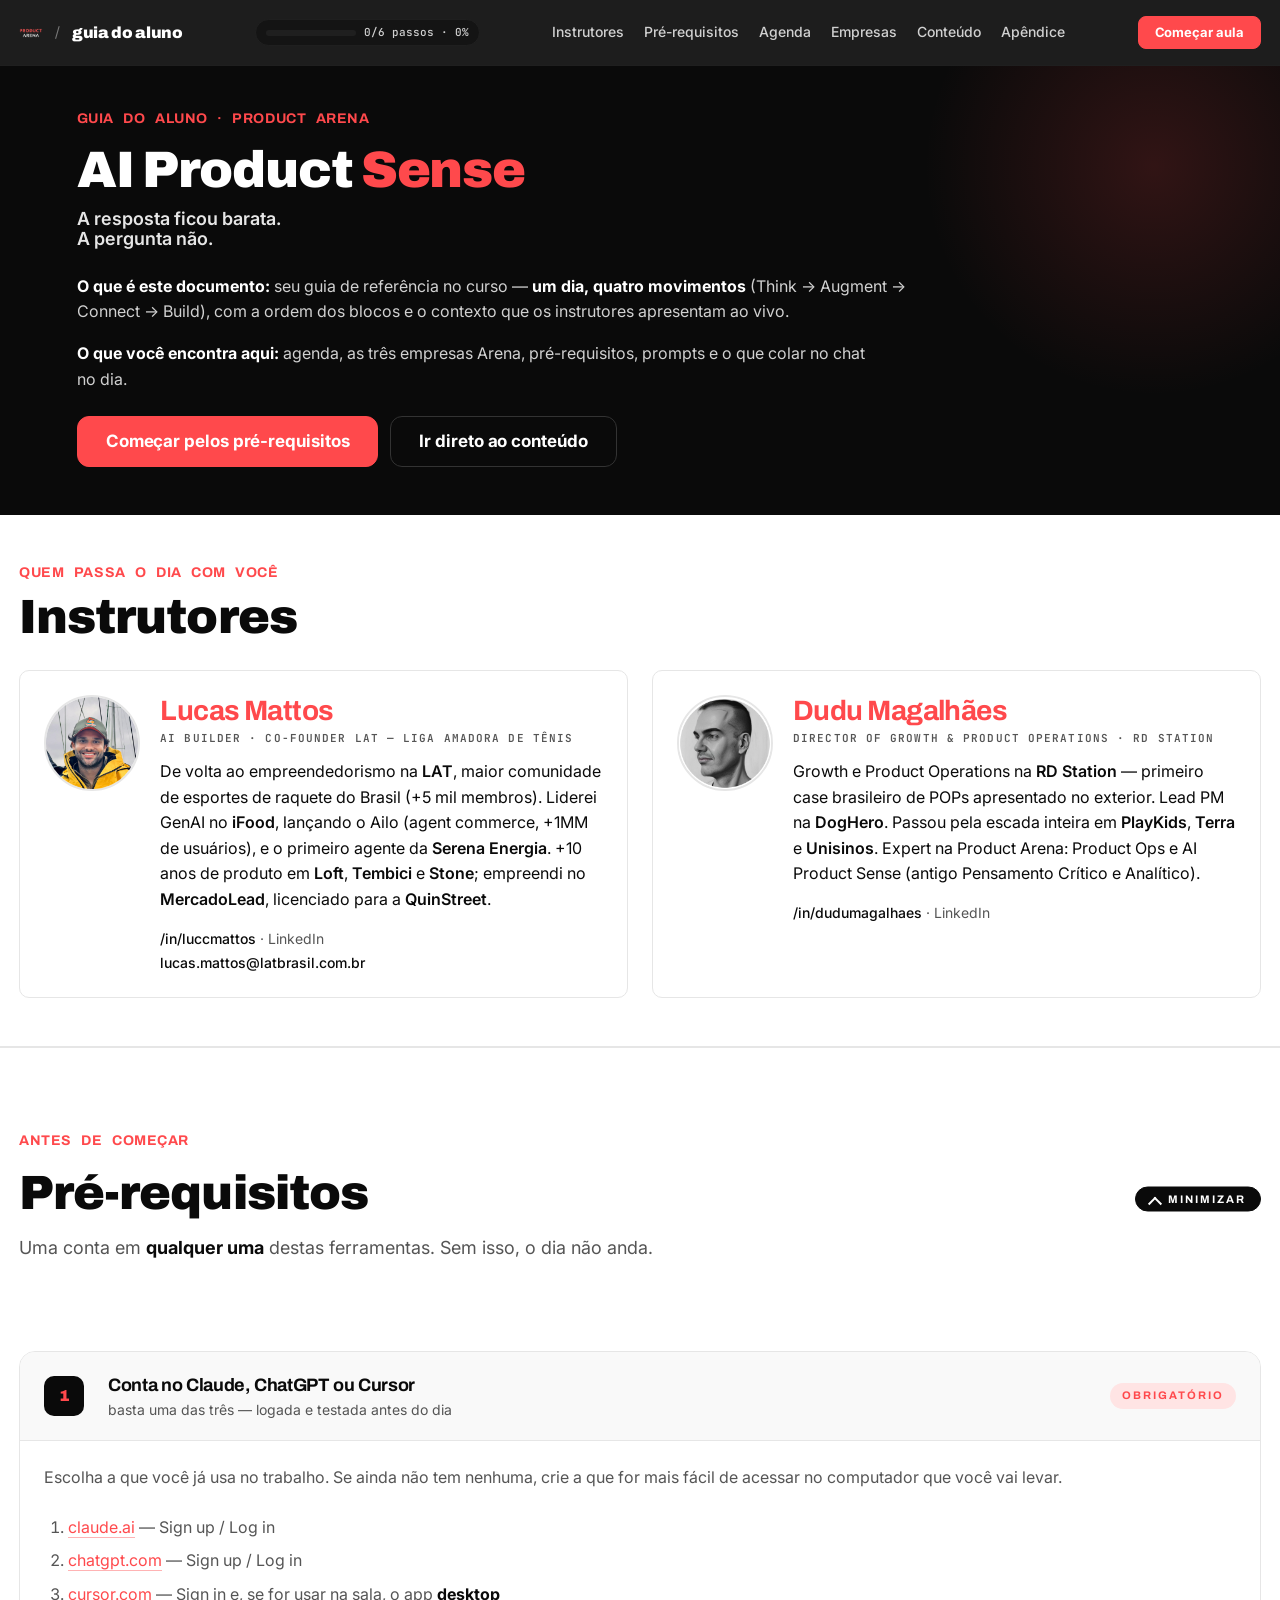
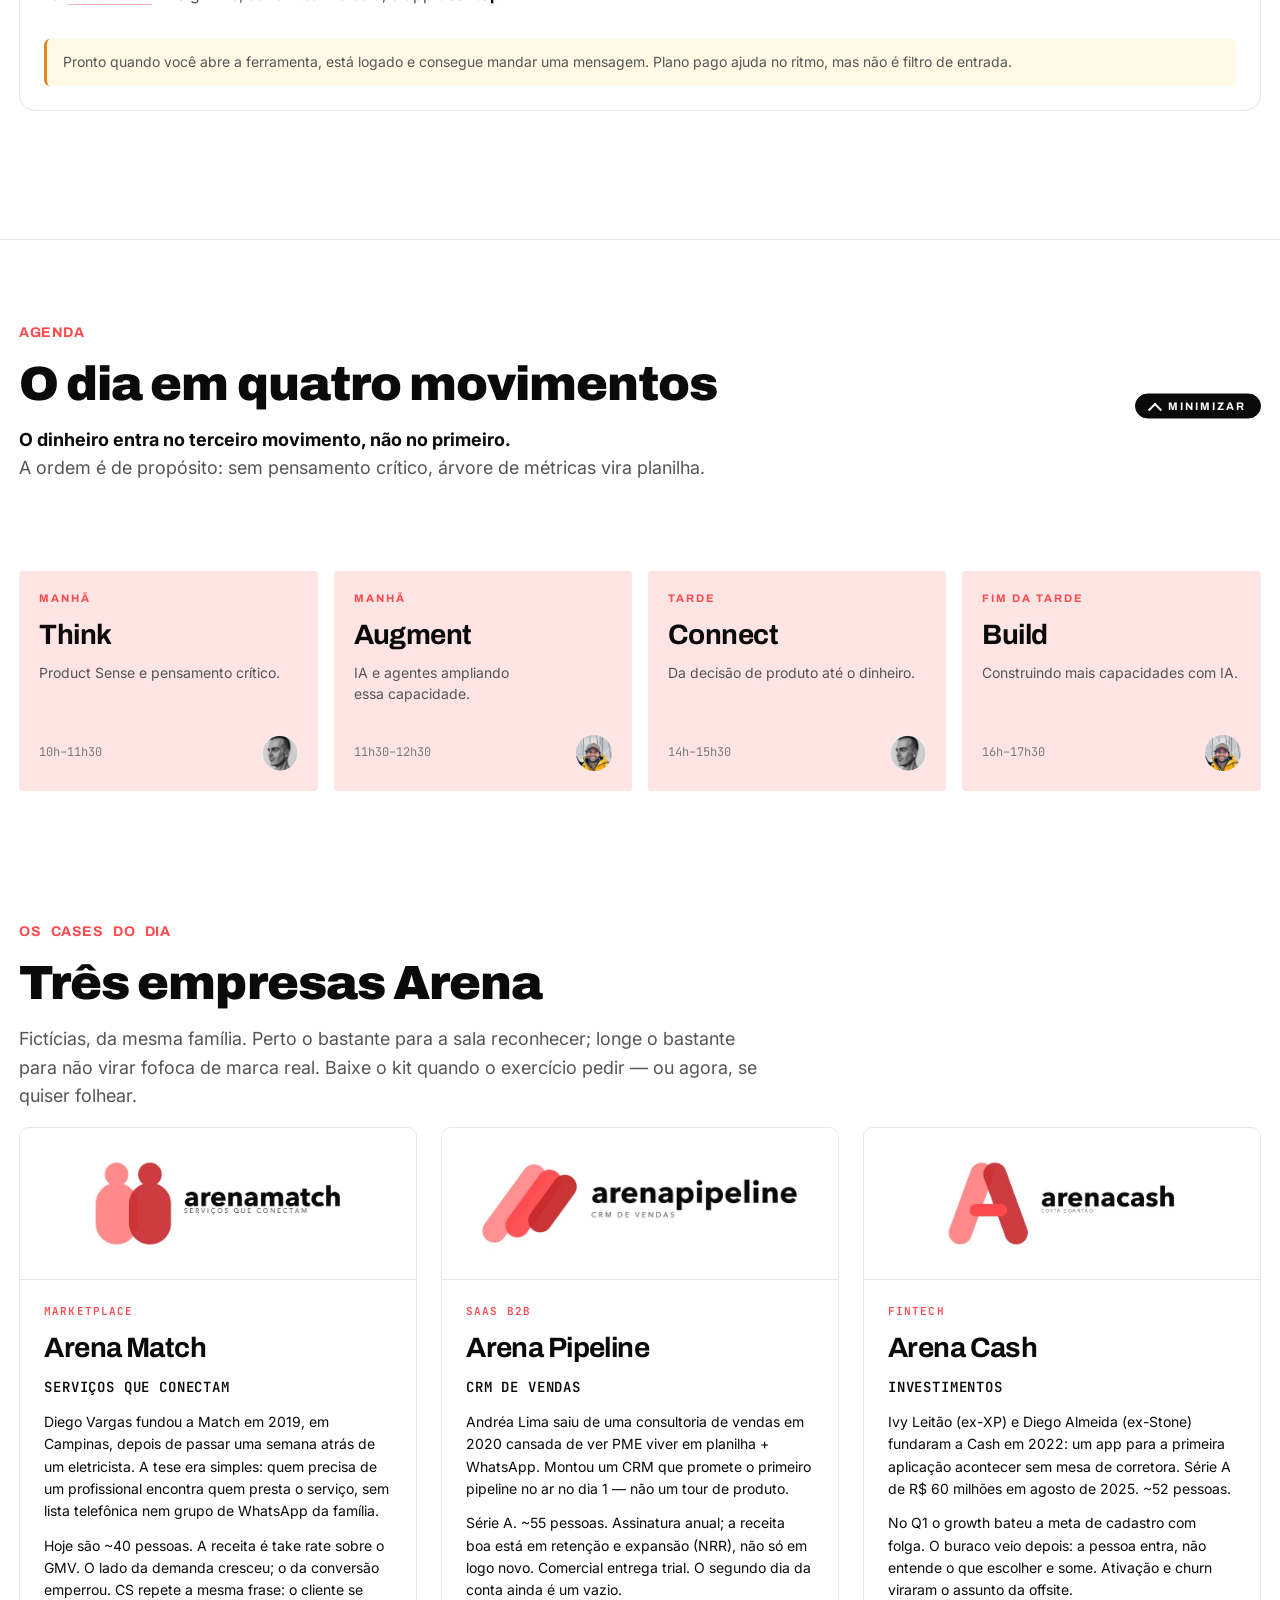
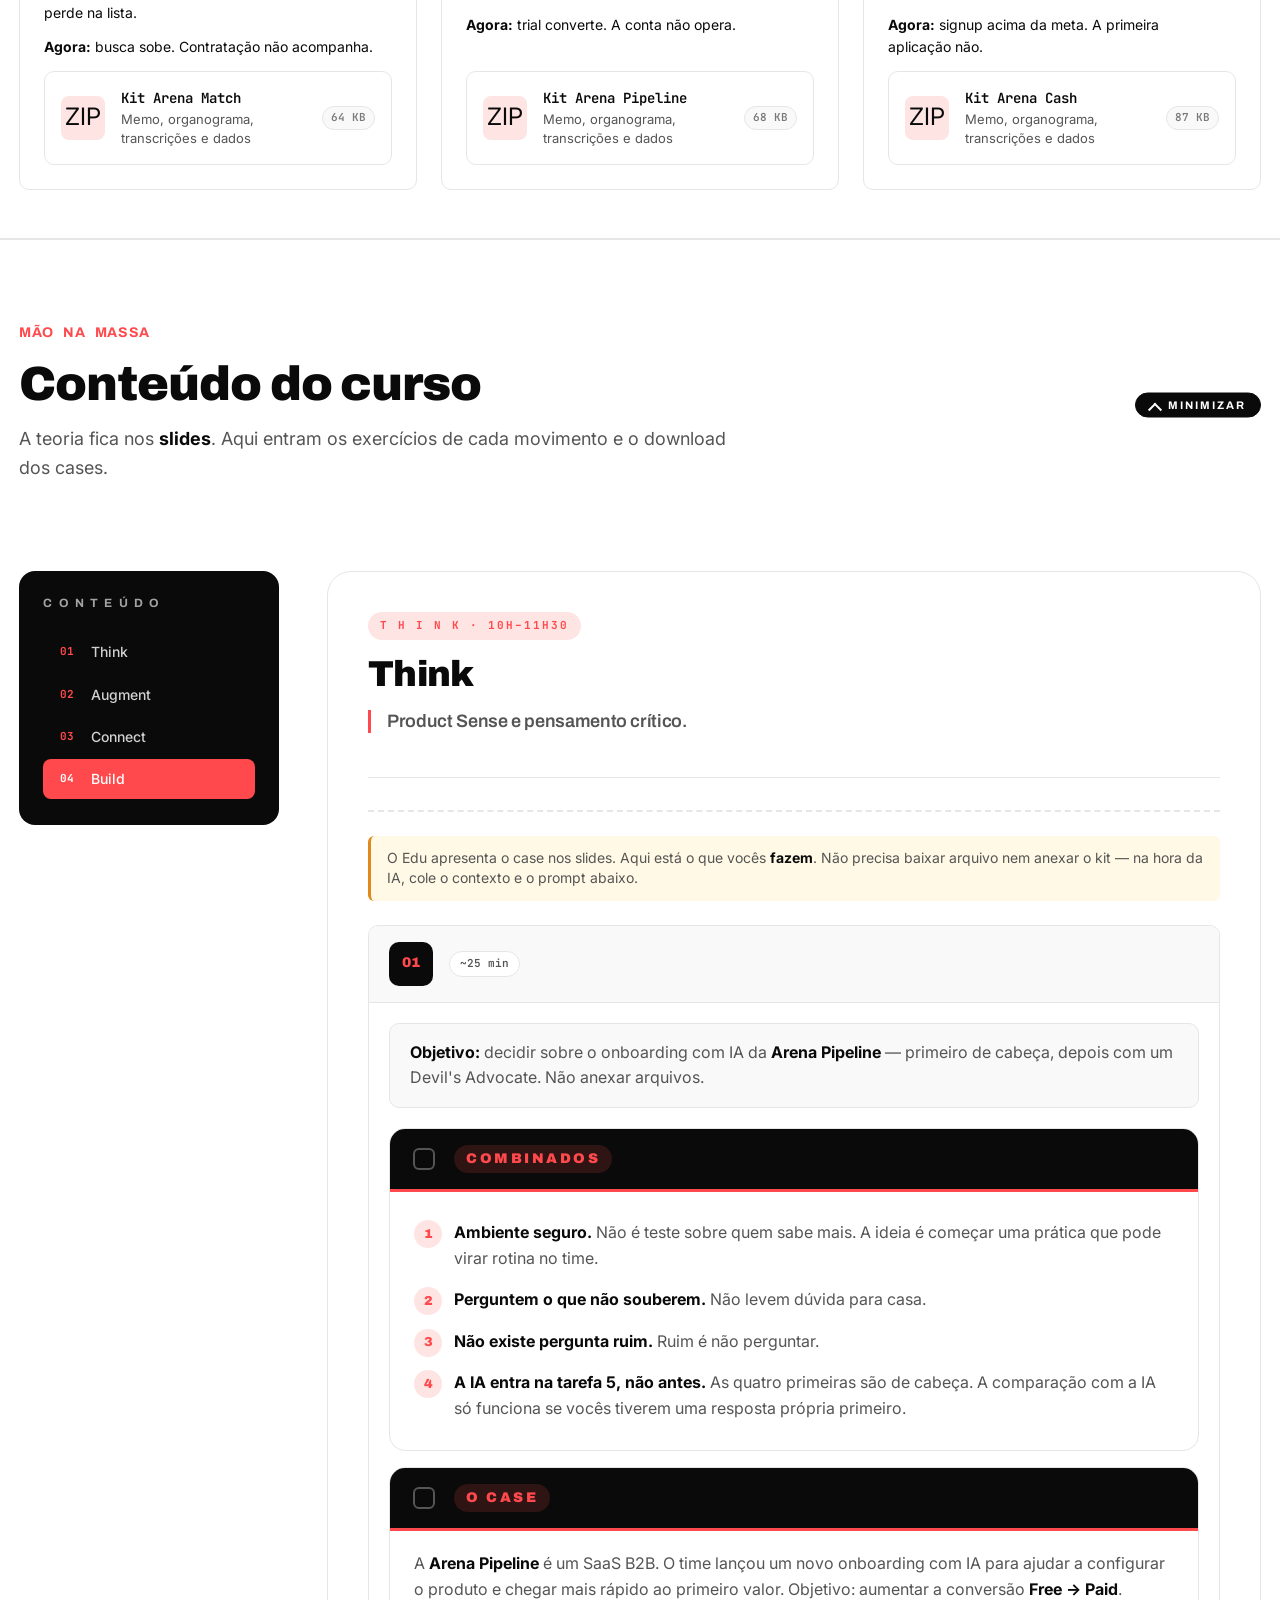
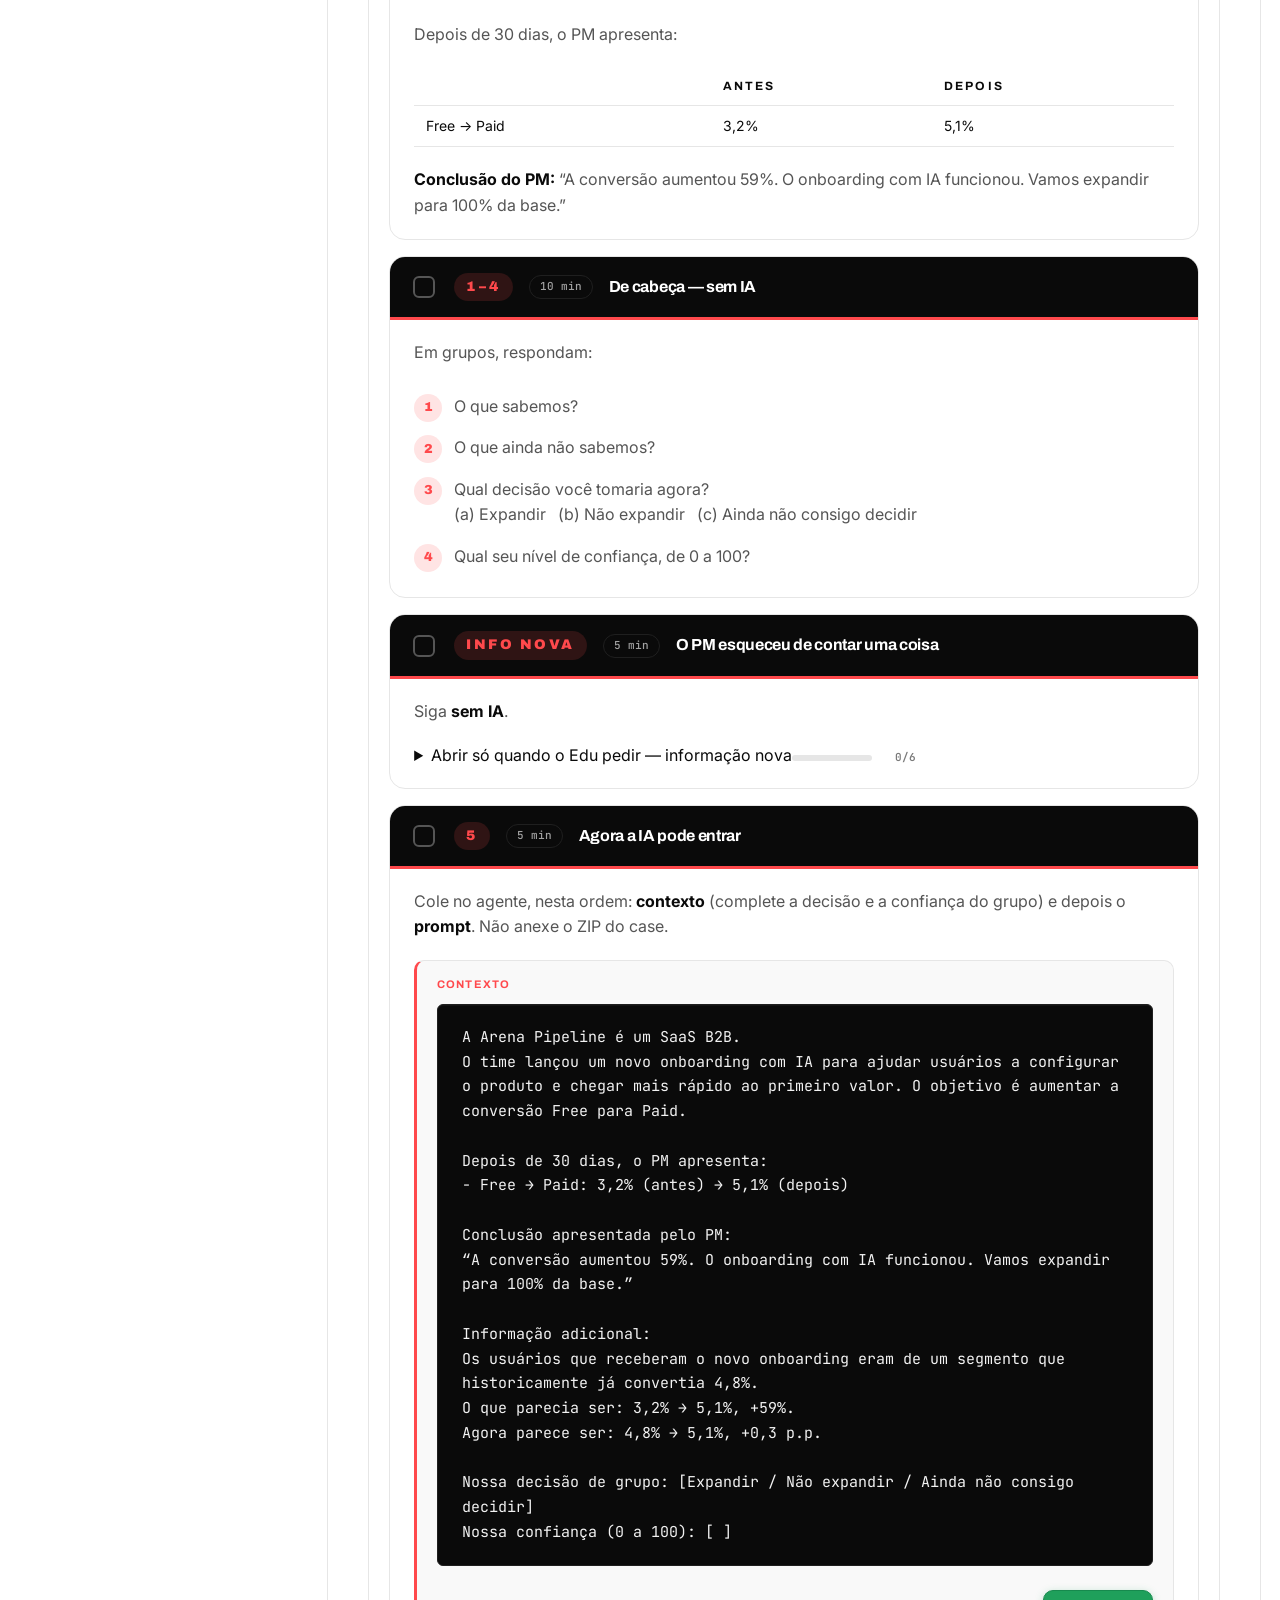
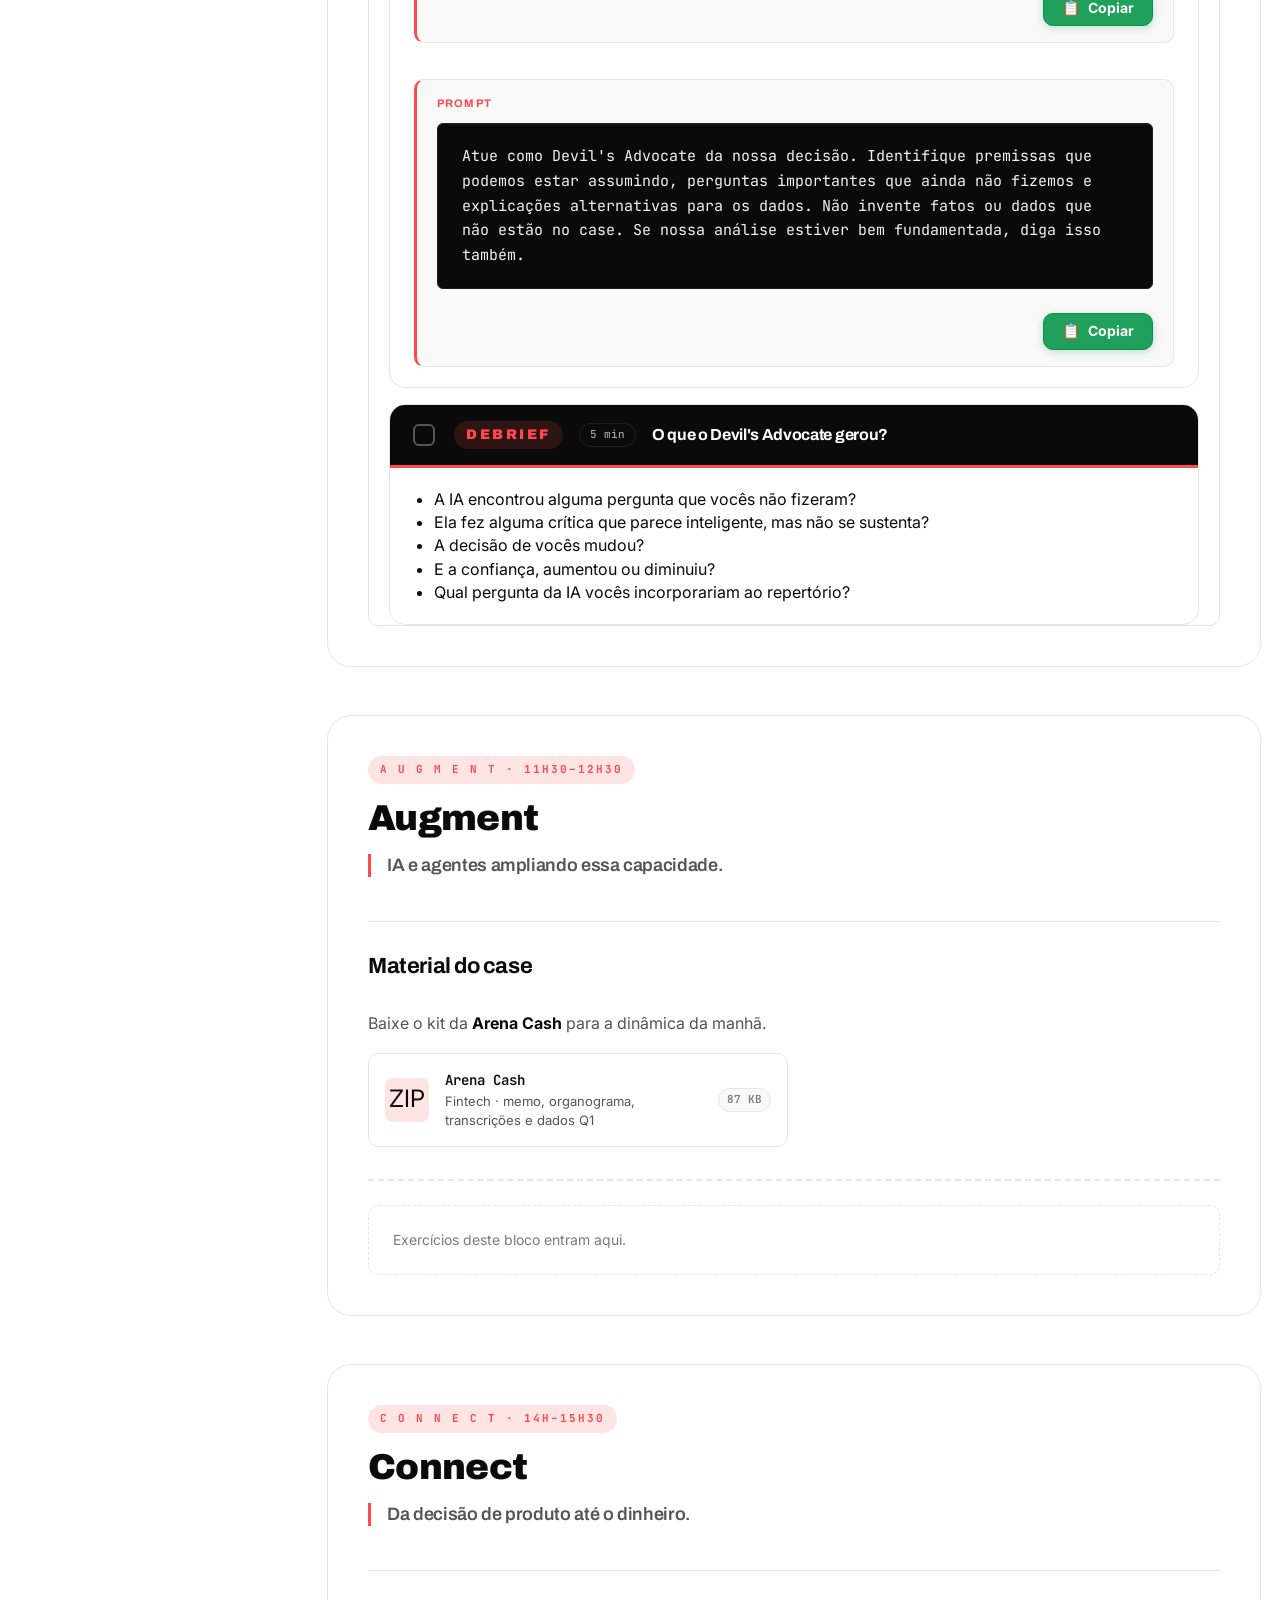
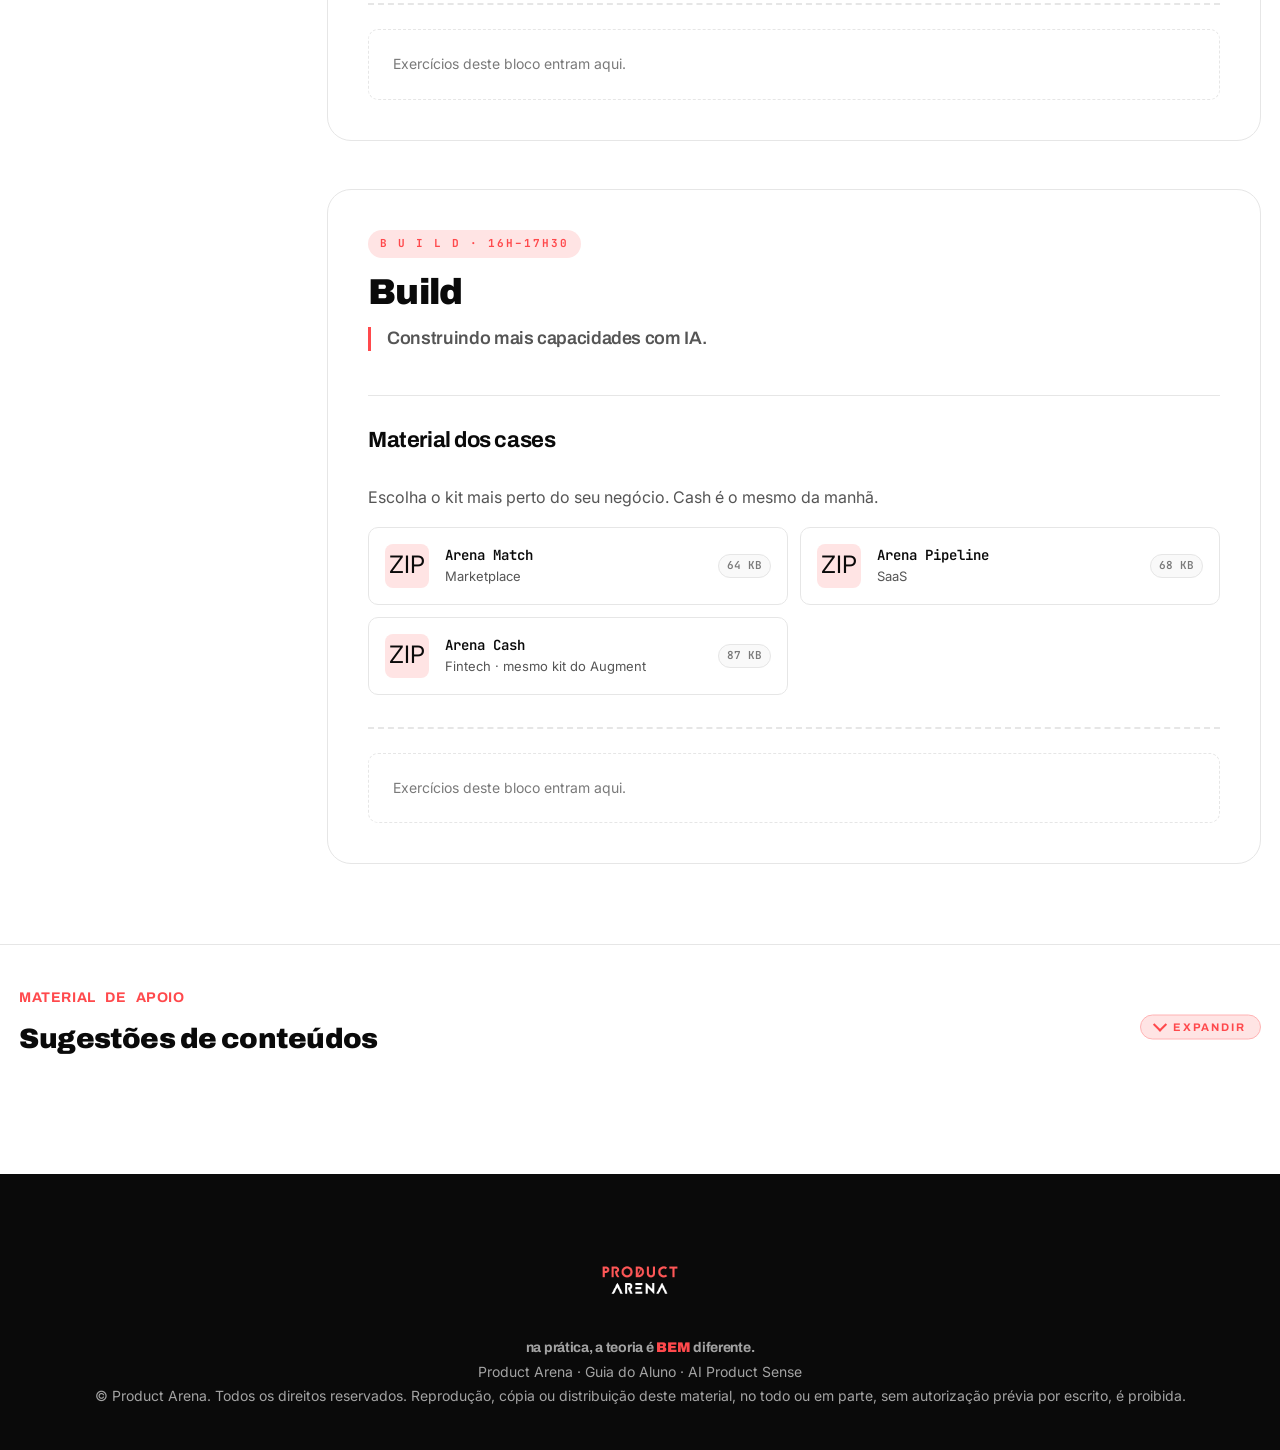
==== index.html @ ad18868f "feat(guia): ship AI Product Sense student guide as a static Vercel site Co-authored-by: Cursor <curs" ====
<!DOCTYPE html>
<html lang="pt-BR">
<head>
<meta charset="utf-8"/>
<meta content="width=device-width, initial-scale=1.0" name="viewport"/>
<title>Guia do Aluno — AI Product Sense | Product Arena</title>
<meta content="Guia do Aluno (AI Product Sense): um dia em quatro movimentos — Think, Augment, Connect, Build." name="description"/>
<link rel="preconnect" href="https://fonts.googleapis.com"/>
<link rel="preconnect" href="https://fonts.gstatic.com" crossorigin/>
<link href="https://fonts.googleapis.com/css2?family=Archivo:wght@400;700;900&amp;family=Inter:wght@400;600;700&amp;family=JetBrains+Mono:wght@400;600&amp;display=swap" rel="stylesheet"/>
<link rel="icon" href="assets/logo-pa.png"/>
<link href="styles.css?v=9" rel="stylesheet"/>
</head>
<body>
<div data-include="partials/topbar.html"></div>
<main id="top">
<div data-include="partials/hero.html"></div>
<div data-include="partials/instructors.html"></div>
<div data-include="partials/pre-requisitos.html"></div>
<div data-include="partials/visao-geral.html"></div>
<div data-include="partials/empresas.html"></div>
<div data-include="partials/conteudo.html"></div>
<div data-include="partials/apendice.html"></div>
</main>
<div data-include="partials/footer.html"></div>
<button aria-label="Voltar ao topo" id="scroll-top" title="Voltar ao topo">↑</button>
<script src="app.js?v=7"></script>
</body>
</html>
---- styles.css ----
/* =========================================================
   Guia do Aluno — Cursor na prática · Edição 3
   Design tokens: Product Arena Design System (Claude para PMs workbook)
   ========================================================= */

/* Fonts: Archivo, Inter, JetBrains Mono — loaded in index.html via Google Fonts */

:root {
  /* Brand core */
  --pa-red: #FF494C;
  --pa-red-hover: #E63B3E;
  --pa-red-press: #C8282B;
  --pa-red-tint: #FFE4E4;
  --pa-red-soft: #FFB3B4;

  --pa-black: #0A0A0A;
  --pa-white: #FFFFFF;

  /* Accents */
  --pa-pink: #FF4D8B;
  --pa-lime: #C6F04A;
  --pa-yellow: #FFD233;

  /* Neutrals */
  --pa-gray-950: #0A0A0A;
  --pa-gray-900: #141414;
  --pa-gray-800: #1F1F1F;
  --pa-gray-700: #333333;
  --pa-gray-600: #555555;
  --pa-gray-500: #7A7A7A;
  --pa-gray-400: #A3A3A3;
  --pa-gray-300: #D1D1D1;
  --pa-gray-200: #E6E6E6;
  --pa-gray-100: #F2F2F2;
  --pa-gray-50:  #F9F9F9;

  /* Semantic */
  --bg: var(--pa-white);
  --bg-muted: var(--pa-gray-50);
  --bg-raised: var(--pa-white);
  --bg-invert: var(--pa-black);
  --fg: var(--pa-black);
  --fg-muted: var(--pa-gray-600);
  --fg-subtle: var(--pa-gray-500);
  --fg-invert: var(--pa-white);
  --border: var(--pa-gray-200);
  --border-strong: var(--pa-gray-300);
  --border-invert: var(--pa-gray-800);

  /* Type */
  --font-display: 'Archivo', 'Helvetica Neue', system-ui, sans-serif;
  --font-sans: 'Inter', system-ui, -apple-system, sans-serif;
  --font-mono: 'JetBrains Mono', 'SF Mono', Menlo, Consolas, monospace;

  --text-xs: 12px; --text-sm: 14px; --text-md: 16px; --text-lg: 18px;
  --text-xl: 22px; --text-2xl: 28px; --text-3xl: 36px;
  --text-4xl: 48px; --text-5xl: 64px; --text-6xl: 80px; --text-7xl: 104px;

  --leading-tight: 1.05;
  --leading-snug: 1.15;
  --leading-normal: 1.45;
  --leading-relaxed: 1.6;

  --tracking-tight: -0.02em;
  --tracking-caps: 0.18em;

  /* Spacing */
  --s-1: 4px; --s-2: 8px; --s-3: 12px; --s-4: 16px; --s-5: 20px;
  --s-6: 24px; --s-8: 32px; --s-10: 40px; --s-12: 48px; --s-16: 64px;
  --s-20: 80px; --s-24: 96px; --s-32: 128px;

  /* Radius */
  --radius-sm: 6px; --radius-md: 10px; --radius-lg: 16px; --radius-xl: 24px;
  --radius-pill: 999px;

  /* Shadow */
  --shadow-sm: 0 1px 2px rgba(10,10,10,.06), 0 1px 0 rgba(10,10,10,.03);
  --shadow-md: 0 4px 12px rgba(10,10,10,.08);
  --shadow-lg: 0 12px 32px rgba(10,10,10,.12);
  --shadow-pop: 0 8px 24px rgba(255,73,76,0.25);

  /* Motion */
  --ease-standard: cubic-bezier(0.2, 0.6, 0.2, 1);
  --dur-fast: 120ms; --dur-med: 220ms;

  --container: 1400px;
  --gutter: clamp(12px, 1.5vw, 24px);
}

/* =========================================================
   Reset
   ========================================================= */
*, *::before, *::after { box-sizing: border-box; }
html { -webkit-text-size-adjust: 100%; scroll-behavior: smooth; scroll-padding-top: 96px; }
body {
  margin: 0;
  background: var(--bg);
  color: var(--fg);
  font-family: var(--font-sans);
  font-size: var(--text-md);
  line-height: var(--leading-normal);
  -webkit-font-smoothing: antialiased;
  text-rendering: optimizeLegibility;
}
img { display: block; max-width: 100%; height: auto; }
button { font-family: inherit; cursor: pointer; border: 0; background: none; }
a { color: var(--pa-red); text-decoration: none; border-bottom: 1px solid transparent; transition: border-color var(--dur-fast) var(--ease-standard); }
a:hover { border-bottom-color: currentColor; }
::selection { background: var(--pa-red); color: var(--pa-white); }
.partial-load-error {
  padding: var(--s-4) var(--gutter);
  background: var(--pa-red-tint);
  color: var(--pa-red-press);
  border-bottom: 1px solid var(--pa-red-soft);
  font-weight: 700;
}

/* =========================================================
   Type
   ========================================================= */
h1, h2, h3, h4 { font-family: var(--font-display); margin: 0 0 var(--s-4); letter-spacing: var(--tracking-tight); text-wrap: balance; }
h1 { font-weight: 900; font-size: clamp(44px, 7vw, var(--text-7xl)); line-height: var(--leading-tight); }
h2 { font-weight: 900; font-size: clamp(28px, 4vw, var(--text-4xl)); line-height: var(--leading-tight); }
h3 { font-weight: 700; font-size: var(--text-2xl); line-height: var(--leading-snug); }
h4 { font-weight: 700; font-size: var(--text-xl); line-height: var(--leading-snug); }
p { margin: 0 0 var(--s-4); text-wrap: pretty; }
code, kbd, pre { font-family: var(--font-mono); font-size: 0.92em; }
code { background: var(--bg-muted); padding: 2px 6px; border-radius: 4px; border: 1px solid var(--border); color: var(--fg); }
pre code {
  background: transparent;
  padding: 0;
  border: 0;
  color: inherit;
  font-size: inherit;
}
strong, b { font-weight: 700; color: var(--fg); }
em { font-style: italic; color: var(--fg-muted); }

/* Product Arena signature typographic treatments */
.pa-eyebrow {
  font-family: var(--font-display);
  font-size: var(--text-sm);
  font-weight: 700;
  letter-spacing: 0.04em;
  word-spacing: 0.42em;
  text-transform: uppercase;
  color: var(--fg-muted);
  display: inline-block;
  margin: 0 0 var(--s-4);
}
.pa-eyebrow--red { color: var(--pa-red); }
.pa-eyebrow--white { color: var(--pa-white); }

.pa-stat {
  font-family: var(--font-display);
  font-weight: 900;
  font-size: clamp(80px, 12vw, 200px);
  line-height: 0.88;
  letter-spacing: -0.04em;
  color: var(--pa-red);
  display: block;
}

.pa-quote {
  font-family: var(--font-display);
  font-weight: 600;
  font-size: clamp(22px, 2.5vw, 32px);
  line-height: 1.2;
  letter-spacing: var(--tracking-tight);
  text-wrap: balance;
}

.shout { font-weight: 900; text-transform: uppercase; }

/* =========================================================
   Layout helpers
   ========================================================= */
.container { max-width: var(--container); margin: 0 auto; padding: 0 var(--gutter); }
.section { padding: var(--s-20) 0; border-top: 1px solid var(--border); }
.section--dark { background: var(--pa-black); color: var(--pa-white); border-top: 0; }
.section--dark h1, .section--dark h2, .section--dark h3, .section--dark h4 { color: var(--pa-white); }
.section--dark .pa-eyebrow { color: var(--pa-gray-400); }
.section--dark p { color: var(--pa-gray-300); }
.section--dark strong { color: var(--pa-white); }
.section--dark a { color: var(--pa-red); }
.section--dark code { background: var(--pa-gray-900); border-color: var(--pa-gray-800); color: var(--pa-white); }
.section-head { margin-bottom: var(--s-12); max-width: 760px; }
.section-head p { font-size: var(--text-lg); line-height: var(--leading-relaxed); color: var(--fg-muted); }

/* =========================================================
   Topbar
   ========================================================= */
.topbar {
  position: sticky;
  top: 0;
  z-index: 100;
  background: rgba(10,10,10,0.92);
  backdrop-filter: saturate(180%) blur(14px);
  -webkit-backdrop-filter: saturate(180%) blur(14px);
  border-bottom: 1px solid var(--pa-gray-800);
  color: var(--pa-white);
}
.topbar-inner {
  max-width: var(--container);
  margin: 0 auto;
  padding: var(--s-4) var(--gutter);
  display: flex;
  align-items: center;
  justify-content: space-between;
  gap: var(--s-6);
}
.brand {
  display: inline-flex;
  align-items: center;
  gap: var(--s-3);
  font-family: var(--font-display);
  font-weight: 900;
  font-size: var(--text-md);
  color: var(--pa-white);
  border: 0;
  letter-spacing: var(--tracking-tight);
  white-space: nowrap;
  flex-shrink: 0;
}
.brand img { height: 24px; width: auto; }
.brand-sep { color: var(--pa-gray-500); font-weight: 400; }
.brand-word-long { white-space: nowrap; }
.top-nav { display: flex; gap: var(--s-5); flex-shrink: 0; }
.top-nav a {
  font-size: var(--text-sm);
  font-weight: 500;
  color: var(--pa-gray-300);
  border: 0;
  padding: 6px 0;
  position: relative;
  transition: color var(--dur-fast) var(--ease-standard);
  white-space: nowrap;
}
.top-nav a:hover { color: var(--pa-white); }
.top-nav a::after {
  content: "";
  position: absolute; left: 0; right: 0; bottom: -2px;
  height: 2px; background: var(--pa-red);
  transform: scaleX(0); transform-origin: left;
  transition: transform var(--dur-med) var(--ease-standard);
}
.top-nav a:hover::after { transform: scaleX(1); }

/* Buttons */
.btn {
  display: inline-flex; align-items: center; justify-content: center;
  gap: var(--s-2);
  font-family: var(--font-sans);
  font-weight: 700;
  font-size: 15px;
  letter-spacing: -0.005em;
  padding: 12px 22px;
  border-radius: var(--radius-md);
  border: 1.5px solid transparent;
  transition: all 180ms var(--ease-standard);
  line-height: 1;
  white-space: nowrap;
  text-decoration: none;
}
.btn--primary { background: var(--pa-red); color: var(--pa-white); border-color: var(--pa-red); }
.btn--primary:hover { background: var(--pa-red-hover); border-color: var(--pa-red-hover); box-shadow: var(--shadow-pop); border-bottom: 1.5px solid var(--pa-red-hover); }
.btn--primary:active { background: var(--pa-red-press); transform: translateY(1px); }
.btn--ghost { background: transparent; color: var(--pa-white); border-color: var(--pa-gray-700); }
.btn--ghost:hover { background: var(--pa-white); color: var(--pa-black); border-color: var(--pa-white); border-bottom: 1.5px solid var(--pa-white); }
.btn--ghost-light { background: transparent; color: var(--pa-black); border-color: var(--pa-black); }
.btn--ghost-light:hover { background: var(--pa-black); color: var(--pa-white); border-bottom: 1.5px solid var(--pa-black); }
.btn--lg { padding: 16px 28px; font-size: 17px; border-radius: 12px; }
.btn--sm { padding: 9px 16px; font-size: 13px; border-radius: 8px; }

/* =========================================================
   Hero
   ========================================================= */
.hero {
  background: var(--pa-black);
  color: var(--pa-white);
  padding: var(--s-10) 0 var(--s-12);
  position: relative;
  overflow: hidden;
}
.hero::before {
  content: "";
  position: absolute; top: -40%; right: -12%;
  width: 560px; height: 560px;
  background: radial-gradient(circle, rgba(255,73,76,0.16), transparent 58%);
  border-radius: 50%;
  pointer-events: none;
}
.hero-inner {
  display: grid;
  grid-template-columns: minmax(0, 1.35fr) minmax(0, 1fr);
  gap: var(--s-10);
  align-items: center;
  position: relative;
  z-index: 1;
}
.hero--workbook .hero-inner {
  grid-template-columns: 1fr;
  width: 100%;
  padding-inline: clamp(32px, 6vw, 88px);
}
.hero--workbook .hero-content {
  width: 100%;
  max-width: 52rem;
}
.hero--workbook .hero-lead {
  display: flex;
  flex-direction: column;
  gap: var(--s-4);
  margin-bottom: var(--s-6);
}
.hero-lead {
  display: grid;
  grid-template-columns: repeat(2, minmax(0, 1fr));
  gap: var(--s-8) var(--s-10);
  margin-bottom: var(--s-6);
}
.hero h1 {
  font-size: clamp(32px, 4vw, 52px);
  line-height: 1.0;
  font-weight: 900;
  color: var(--pa-white);
  margin-bottom: var(--s-3);
}
.hero h1 .accent { color: var(--pa-red); }
.hero-audience {
  font-family: var(--font-sans);
  font-size: var(--text-lg);
  font-weight: 600;
  color: var(--pa-gray-200);
  margin-top: 0;
  margin-bottom: var(--s-6);
  max-width: none;
  line-height: var(--leading-snug);
}
.hero-sub {
  font-size: var(--text-md);
  color: var(--pa-gray-300);
  max-width: none;
  margin: 0;
  line-height: var(--leading-relaxed);
}
.hero-lead .hero-sub + .hero-sub {
  margin-top: 0;
}
.hero strong { color: var(--pa-white); font-weight: 700; }
.hero .shout { color: var(--pa-white); }
.hero-cta { display: flex; gap: var(--s-3); flex-wrap: wrap; margin-bottom: 0; }

/* Stat hero — mega red number stacked over description */
.stat-hero {
  display: flex;
  flex-direction: column;
  gap: var(--s-5);
  padding: var(--s-8);
  background: var(--pa-gray-900);
  border-radius: var(--radius-lg);
  border: 1px solid var(--pa-gray-800);
}
.stat-hero .stat-num {
  font-family: var(--font-display);
  font-weight: 900;
  font-size: clamp(72px, 9vw, 128px);
  line-height: 0.85;
  letter-spacing: -0.04em;
  color: var(--pa-red);
}
.stat-hero .stat-desc {
  color: var(--pa-gray-200);
  font-size: var(--text-md);
  line-height: var(--leading-relaxed);
}
.stat-hero .stat-desc strong { color: var(--pa-white); }

/* =========================================================
   Welcome / storytelling
   ========================================================= */
.welcome-body {
  display: grid;
  grid-template-columns: 1fr 1fr;
  gap: var(--s-12);
  align-items: start;
}
.welcome-body .lead {
  font-family: var(--font-display);
  font-weight: 700;
  font-size: clamp(24px, 2.5vw, 32px);
  line-height: 1.2;
  letter-spacing: var(--tracking-tight);
  color: var(--fg);
  text-wrap: balance;
}
.welcome-body p { font-size: var(--text-md); line-height: var(--leading-relaxed); color: var(--fg-muted); }
.welcome-body p + p { margin-top: var(--s-4); }
.welcome-body p strong { color: var(--fg); }
.welcome-quote {
  margin-top: var(--s-10);
  padding: var(--s-8);
  background: var(--bg-muted);
  border-left: 4px solid var(--pa-red);
  border-radius: var(--radius-md);
  font-family: var(--font-display);
  font-weight: 600;
  font-size: var(--text-xl);
  line-height: 1.3;
  color: var(--fg);
  letter-spacing: var(--tracking-tight);
}

/* =========================================================
   Agenda
   ========================================================= */
.agenda {
  display: grid;
  gap: var(--s-2);
}
.agenda-item {
  display: grid;
  grid-template-columns: 140px 1fr auto;
  gap: var(--s-6);
  width: 100%;
  padding: var(--s-5) var(--s-6);
  background: var(--bg);
  border: 1px solid var(--border);
  border-radius: var(--radius-md);
  transition: all var(--dur-fast) var(--ease-standard);
  align-items: center;
  cursor: pointer;
  color: inherit;
  text-align: left;
}
.agenda-item:not(.break):not(.ghost):hover {
  border-color: var(--pa-red);
  transform: translateX(4px);
}
.agenda-item:focus-visible {
  outline: 2px solid var(--pa-red);
  outline-offset: 3px;
}
.agenda-time {
  font-family: var(--font-mono);
  font-size: 13px;
  color: var(--fg-subtle);
  font-weight: 500;
}
.agenda-body strong {
  display: block;
  font-family: var(--font-display);
  font-weight: 700;
  font-size: var(--text-md);
  color: var(--fg);
  letter-spacing: var(--tracking-tight);
}
.agenda-body span {
  display: block;
  font-size: var(--text-sm);
  color: var(--fg-muted);
  margin-top: 2px;
}
.agenda-tag {
  font-family: var(--font-display);
  font-size: 11px;
  font-weight: 700;
  text-transform: uppercase;
  letter-spacing: var(--tracking-caps);
  color: var(--pa-red);
  background: var(--pa-red-tint);
  padding: 4px 10px;
  border-radius: var(--radius-pill);
}
.agenda-item.break { background: transparent; border: 1px dashed var(--border); cursor: default; }
.agenda-item.break .agenda-tag { background: var(--bg-muted); color: var(--fg-subtle); }
.agenda-item.ghost { cursor: default; }
.agenda-item.ghost .agenda-tag { background: var(--bg-muted); color: var(--fg-muted); }

.agenda--day {
  display: grid;
  grid-template-columns: repeat(4, minmax(0, 1fr));
  gap: var(--s-4);
  align-items: stretch;
}
.agenda-card {
  display: flex;
  flex-direction: column;
  min-height: 220px;
  padding: var(--s-5);
  background: var(--pa-red-tint);
  border: 0;
  border-radius: 4px;
  color: inherit;
  text-align: left;
}
.agenda-card__slot {
  font-family: var(--font-display);
  font-size: 11px;
  font-weight: 700;
  letter-spacing: var(--tracking-caps);
  text-transform: uppercase;
  color: var(--pa-red);
  margin-bottom: var(--s-3);
}
.agenda-card__name {
  font-family: var(--font-display);
  font-size: var(--text-2xl);
  font-weight: 700;
  letter-spacing: var(--tracking-tight);
  color: var(--fg);
  margin: 0 0 var(--s-3);
}
.agenda-card__desc {
  font-size: var(--text-sm);
  line-height: 1.45;
  color: var(--fg-muted);
  margin: 0;
  flex: 1;
}
.agenda-card__foot {
  display: flex;
  align-items: center;
  justify-content: space-between;
  gap: var(--s-3);
  margin-top: var(--s-6);
}
.agenda-card__time {
  font-family: var(--font-mono);
  font-size: 12px;
  color: var(--fg-subtle);
}
.agenda-card__who {
  width: 36px;
  height: 36px;
  border-radius: 50%;
  object-fit: cover;
  display: block;
}

/* =========================================================
   Blocks section (sidebar + content)
   ========================================================= */
.section-split {
  display: grid;
  grid-template-columns: 260px 1fr;
  gap: var(--s-12);
  align-items: start;
}
.side-nav {
  position: sticky;
  top: 96px;
  padding: var(--s-6);
  background: var(--pa-black);
  color: var(--pa-white);
  border-radius: var(--radius-lg);
  max-height: calc(100vh - 120px);
  overflow: auto;
  overscroll-behavior: contain;
}
.side-label {
  font-family: var(--font-display);
  font-size: var(--text-xs);
  font-weight: 700;
  letter-spacing: var(--tracking-caps);
  text-transform: uppercase;
  color: var(--pa-gray-400);
  margin: 0 0 var(--s-5);
}
.side-list { list-style: none; padding: 0; margin: 0; }
.side-list li { margin-bottom: 2px; }
.side-list a {
  display: flex;
  align-items: center;
  gap: var(--s-3);
  padding: 10px 12px;
  border-radius: 8px;
  font-size: var(--text-sm);
  font-weight: 500;
  color: var(--pa-gray-300);
  border: 0;
  transition: all var(--dur-fast) var(--ease-standard);
}
.side-list a:hover { background: var(--pa-gray-900); color: var(--pa-white); }
.side-list a.active {
  background: var(--pa-red);
  color: var(--pa-white);
}
.side-list a.active .num { color: var(--pa-white); }
.side-list .num {
  font-family: var(--font-mono);
  font-size: 11px;
  font-weight: 700;
  color: var(--pa-red);
  width: 24px;
  text-align: center;
}
.side-list--continued { margin-top: var(--s-2); }

.side-nav-day {
  margin: 0 0 var(--s-3);
  border-bottom: 1px solid var(--pa-gray-900);
  padding-bottom: var(--s-3);
}
.side-nav-day:last-child {
  margin-bottom: 0;
  border-bottom: 0;
  padding-bottom: 0;
}
.side-nav-day > summary {
  list-style: none;
  cursor: pointer;
}
.side-nav-day > summary::-webkit-details-marker { display: none; }
.side-nav-day__summary {
  display: flex;
  align-items: baseline;
  justify-content: space-between;
  gap: var(--s-2);
  padding: 8px 10px;
  margin-bottom: var(--s-2);
  border-radius: 8px;
  transition: background var(--dur-fast) var(--ease-standard);
}
.side-nav-day__summary:hover { background: var(--pa-gray-900); }
.side-nav-day__title {
  font-family: var(--font-display);
  font-size: var(--text-sm);
  font-weight: 700;
  letter-spacing: 0.02em;
  color: var(--pa-white);
}
.side-nav-day__meta {
  font-size: 10px;
  font-weight: 600;
  color: var(--pa-gray-500);
  text-align: right;
  line-height: 1.3;
}
.side-nav-day__body { padding: 0 0 var(--s-1); }

.side-nav-intro-subs,
.side-nav-block-subs {
  margin: 0 0 var(--s-2);
}
.side-nav-intro-subs:not([open]),
.side-nav-block-subs:not([open]) {
  margin-bottom: 0;
}
.side-nav-intro-subs > summary,
.side-nav-block-subs > summary {
  list-style: none;
}
.side-nav-intro-subs > summary::-webkit-details-marker,
.side-nav-block-subs > summary::-webkit-details-marker { display: none; }
.side-nav-sub-list {
  list-style: none;
  padding: 0;
  margin: 0;
}
.side-nav-sub-list a {
  display: flex;
  align-items: center;
  gap: var(--s-3);
  padding: 8px 12px 8px 40px;
  font-size: 12px;
  font-weight: 500;
  color: var(--pa-gray-400);
  border: 0;
}
.side-nav-sub-list a:hover,
.side-nav-sub-list a.active {
  background: var(--pa-gray-900);
  color: var(--pa-white);
}
.side-nav-sub-list a.active {
  background: var(--pa-red);
}
.side-nav-sub-list .num {
  width: 12px;
  color: var(--pa-gray-500);
  font-size: 10px;
  font-family: var(--font-mono);
  font-weight: 700;
  text-align: center;
}
.side-nav-sub-list a.active .num { color: var(--pa-white); }

.appendix-section {
  scroll-margin-top: 104px;
}

#guia-exercicios .exercise-guide-list {
  margin-top: 0;
}
.exercise-guide-list {
  list-style: none;
  padding: 0;
  margin: var(--s-6) 0 0;
  border: 1px solid var(--border);
  border-radius: var(--radius-md);
  overflow: hidden;
}
.exercise-guide-item {
  display: grid;
  grid-template-columns: 28px 36px 1fr auto;
  align-items: center;
  gap: var(--s-3);
  padding: 10px 14px;
  border-bottom: 1px solid var(--border);
  font-size: 14px;
}
.exercise-guide-item:last-child { border-bottom: 0; }
.exercise-guide-item:hover { background: var(--pa-gray-50); }
.exercise-guide-status {
  display: inline-flex;
  align-items: center;
  justify-content: center;
  width: 22px;
  height: 22px;
  font-size: 13px;
  font-weight: 700;
  line-height: 1;
  border-radius: 50%;
}
.exercise-guide-status--pending {
  color: var(--pa-gray-400);
}
.exercise-guide-status--partial {
  color: var(--pa-yellow);
  background: rgba(255, 210, 51, 0.12);
}
.exercise-guide-status--done {
  color: var(--pa-gray-950);
  background: var(--pa-lime);
}
.exercise-guide-num {
  font-family: var(--font-mono);
  font-size: 11px;
  font-weight: 700;
  color: var(--pa-red);
}
.exercise-guide-link {
  font-weight: 500;
  color: var(--fg);
  text-decoration: none;
}
.exercise-guide-link:hover {
  color: var(--pa-red);
  text-decoration: underline;
}
.exercise-guide-progress {
  font-family: var(--font-mono);
  font-size: 11px;
  color: var(--fg-subtle);
  white-space: nowrap;
}

.intro-section,
.bloco-subsection {
  scroll-margin-top: 104px;
}
.block > .concept + .concept,
.block > .bloco-subsection + .bloco-subsection,
.block > .appendix-section + .appendix-section {
  margin-top: var(--s-12);
  padding-top: var(--s-10);
  border-top: 1px solid var(--border);
}
.block > .concept > h3,
.block > .bloco-subsection > h3,
.block > .appendix-section > h3 {
  margin-bottom: var(--s-4);
}
.block > .concept > p:not(.tip),
.block > .bloco-subsection > p:not(.tip),
.block > .appendix-section > p:not(.tip) {
  color: var(--fg-muted);
}
/* Exercícios sempre abertos (bloco modos) — mesmo “cartão” que details.exercise */
.exercise-flat {
  margin-top: var(--s-6);
  background: var(--bg);
  border: 1px solid var(--border);
  border-radius: var(--radius-md);
  overflow: hidden;
}
.exercise-flat__meta {
  display: flex;
  flex-wrap: wrap;
  align-items: center;
  gap: var(--s-3) var(--s-4);
  padding: var(--s-4) var(--s-5);
  background: var(--bg-muted);
  border-bottom: 1px solid var(--border);
}
/* Usa o badge global .ex-num (44×44) — sem sobrescrever tamanho/cor */
.exercise-flat__meta .ex-num {
  flex-shrink: 0;
}
.exercise-flat__meta .ex-time {
  font-family: var(--font-mono);
  font-size: 11px;
  font-weight: 600;
  color: var(--fg-muted);
  background: var(--bg);
  padding: 4px 10px;
  border-radius: var(--radius-pill);
  border: 1px solid var(--border);
}
.exercise-flat__meta .ex-progress {
  margin-left: auto;
  flex-shrink: 0;
}
.exercise-flat > :not(.exercise-flat__meta) {
  margin-left: var(--s-5);
  margin-right: var(--s-5);
}
.exercise-flat > .exercise-flat__meta + * {
  margin-top: var(--s-5);
}
.exercise-flat > :not(.exercise-flat__meta):last-child {
  margin-bottom: var(--s-5);
}
.exercise-flat .ex-obj {
  margin-bottom: var(--s-5);
}
.exercise-flat .ex-context {
  margin-bottom: var(--s-5);
}
.exercise-flat .step-block {
  margin-bottom: var(--s-4);
}
.exercise-flat .step-block:last-of-type {
  margin-bottom: 0;
}
.exercise-flat > .tip {
  margin-top: var(--s-2);
}
.exercise-flat.ex-complete {
  border-color: rgba(31, 160, 91, 0.45);
  box-shadow: 0 0 0 1px rgba(31, 160, 91, 0.2);
}
/* Glossário e subseções intro: título colado na descrição */
.concept.intro-section {
  gap: var(--s-4);
}
.intro-section > h4:not(.audience-card__title) {
  margin: 0;
  font-size: var(--text-lg);
  padding-top: var(--s-2);
  border-top: 1px solid var(--border);
}
.intro-section > h3 + h4:not(.audience-card__title),
.intro-section > p + h4:not(.audience-card__title):first-of-type {
  padding-top: 0;
  border-top: 0;
}
.intro-section > h4:not(.audience-card__title) + p,
.intro-section > h4:not(.audience-card__title) + ul,
.intro-section > h4:not(.audience-card__title) + .matrix-wrap,
.intro-section > h4:not(.audience-card__title) + pre {
  margin-top: 0;
}
.intro-section > p,
.intro-section > ul {
  margin-bottom: 0;
}
.intro-section .markdown-sample {
  margin: 0;
}
.intro-section .markdown-sample code {
  background: transparent;
  border: 0;
  padding: 0;
  font-size: inherit;
  color: inherit;
}
.intro-section--placeholder p {
  font-style: italic;
  color: var(--fg-subtle);
}
.intro-section--placeholder {
  /* Área mínima para âncoras da sidebar não “caírem” no bloco seguinte */
  min-height: 8rem;
}

.concept--placeholder .content-placeholder {
  font-style: italic;
  color: var(--fg-subtle);
  margin: 0;
}

.blocks { display: flex; flex-direction: column; gap: var(--s-12); min-width: 0; }

/* =========================================================
   Block card
   ========================================================= */
.block {
  background: var(--bg);
  border: 1px solid var(--border);
  border-radius: var(--radius-xl);
  padding: var(--s-10);
  scroll-margin-top: 104px;
}
.block-placeholder {
  margin: 0;
  padding: var(--s-6);
  border: 1px dashed var(--border);
  border-radius: var(--radius-md);
  color: var(--fg-subtle);
  font-size: var(--text-sm);
}
.block.sub-block {
  background: var(--pa-black);
  color: var(--pa-white);
  border: 0;
}
.block.sub-block h2, .block.sub-block h3, .block.sub-block h4 { color: var(--pa-white); }
.block.sub-block p { color: var(--pa-gray-300); }
.block.sub-block strong { color: var(--pa-white); }
.block.sub-block .block-obj { background: var(--pa-gray-900); color: var(--pa-gray-200); border-color: var(--pa-gray-800); }
.block.sub-block .block-quote { color: var(--pa-red); border-left-color: var(--pa-red); }
.block.sub-block .principle { background: var(--pa-gray-900); border-color: var(--pa-gray-800); }
.block.sub-block .principle h4 { color: var(--pa-white); }
.block.sub-block .principle p { color: var(--pa-gray-300); }

/* Cards claros / callouts dentro de um sub-block (fundo preto) precisam
   voltar aos tons do tema claro, senão o texto fica invisível. */
.block.sub-block .concept-card:not(.highlight) { color: var(--fg); }
.block.sub-block .concept-card:not(.highlight) h4,
.block.sub-block .concept-card:not(.highlight) strong,
.block.sub-block .concept-card:not(.highlight) li strong { color: var(--fg); }
.block.sub-block .concept-card:not(.highlight) p,
.block.sub-block .concept-card:not(.highlight) ul li,
.block.sub-block .concept-card:not(.highlight) ol li,
.block.sub-block .concept-card:not(.highlight) .warn-list li { color: var(--fg-muted); }
.block.sub-block .concept-card:not(.highlight) code {
  background: var(--bg-muted);
  border-color: var(--border);
  color: var(--pa-red);
}

.block.sub-block .callout {
  background: var(--bg);
  border-color: var(--border);
  color: var(--fg);
}
.block.sub-block .callout .matrix { color: var(--fg); }
.block.sub-block .callout .matrix th {
  background: var(--pa-black);
  color: var(--pa-white);
  border-bottom-color: var(--border);
}
.block.sub-block .callout .matrix td { color: var(--fg); border-bottom-color: var(--border); }
.block.sub-block .callout .matrix td strong { color: var(--fg); }
.block.sub-block .callout .matrix td code { color: var(--pa-red); background: var(--bg-muted); border-color: var(--border); }
.block.sub-block .callout .matrix td.y { color: #1FA05B; font-weight: 600; }
.block.sub-block .callout .matrix td.n { color: var(--pa-red); font-weight: 600; }
.block.sub-block .callout .callout-note { color: var(--fg-muted); }
.block.sub-block .callout .callout-note strong { color: var(--fg); }
.block.sub-block .callout .callout-note em { color: var(--fg-muted); }

/* journey-summary dentro de sub-block (faixa vermelha) */
.block.sub-block .journey-summary {
  background: var(--pa-red);
  color: var(--pa-white) !important;
  font-weight: 700;
}
.block.sub-block .journey-summary strong { color: var(--pa-white); }

.block-head { margin-bottom: var(--s-8); padding-bottom: var(--s-6); border-bottom: 1px solid var(--border); }
.block.sub-block .block-head { border-bottom-color: var(--pa-gray-800); }
.block-pill {
  display: inline-block;
  font-family: var(--font-mono);
  font-size: 11px;
  font-weight: 700;
  color: var(--pa-red);
  background: var(--pa-red-tint);
  padding: 6px 12px;
  border-radius: var(--radius-pill);
  margin-bottom: var(--s-4);
  letter-spacing: var(--tracking-caps);
  text-transform: uppercase;
}
.block-pill.gray { color: var(--fg-muted); background: var(--bg-muted); }
.block.sub-block .block-pill { background: rgba(255,73,76,0.15); }

.block-head h2 {
  font-size: clamp(28px, 3.2vw, var(--text-3xl));
  line-height: 1.05;
  letter-spacing: var(--tracking-tight);
  margin-bottom: var(--s-4);
}
.block-quote {
  border-left: 3px solid var(--pa-red);
  padding-left: var(--s-4);
  color: var(--fg-muted);
  font-family: var(--font-display);
  font-weight: 600;
  font-size: var(--text-lg);
  line-height: 1.3;
  letter-spacing: var(--tracking-tight);
  margin-bottom: var(--s-5);
}
.block-obj,
.ex-obj {
  font-size: var(--text-md);
  color: var(--fg-muted);
  background: var(--bg-muted);
  padding: var(--s-4) var(--s-5);
  border-radius: var(--radius-md);
  border: 1px solid var(--border);
  line-height: var(--leading-relaxed);
}
.block-obj strong,
.ex-obj strong { color: var(--fg); }
.ex-obj { margin-bottom: var(--s-6); }
.ex-obj > p { margin: 0; }
.ex-obj > p + ol,
.ex-obj > p + ul { margin: var(--s-3) 0 0; padding-left: var(--s-6); }
.ex-obj > ol,
.ex-obj > ul { margin: var(--s-3) 0 0; padding-left: var(--s-6); }
.ex-obj li { margin-bottom: var(--s-2); line-height: var(--leading-relaxed); }
.ex-obj code { font-size: 0.88em; }
.ex-body .ex-obj { margin-bottom: var(--s-6); }

/* =========================================================
   Concepts
   ========================================================= */
.concept {
  margin-bottom: var(--s-8);
  display: flex;
  flex-direction: column;
  gap: var(--s-4);
}
/* Espaçamento só via gap — evita margens duplicadas entre filhos diretos */
.concept > * {
  margin-block: 0;
}
.concept h3 {
  font-size: var(--text-xl);
  display: flex;
  align-items: baseline;
  gap: var(--s-4);
  margin-bottom: 0;
}
.mins {
  font-family: var(--font-mono);
  font-size: 11px;
  font-weight: 600;
  color: var(--fg-muted);
  background: var(--bg-muted);
  padding: 3px 8px;
  border-radius: 4px;
  letter-spacing: 0;
  text-transform: none;
  border: 1px solid var(--border);
}
.block.sub-block .mins { background: var(--pa-gray-900); border-color: var(--pa-gray-800); color: var(--pa-gray-400); }
.mins-sm { margin-left: 8px; font-family: var(--font-mono); font-size: 11px; color: var(--fg-subtle); font-weight: 500; }

.concept > pre.code-block {
  margin: 0;
}
.concept > h4 {
  font-family: var(--font-display);
  font-size: var(--text-md);
  font-weight: 700;
  color: var(--fg);
  padding-top: var(--s-2);
  border-top: 1px solid var(--border);
}
.concept > h3 + h4,
.concept > p + h4:first-of-type,
.concept > .theme-path-grid + h4 {
  padding-top: 0;
  border-top: 0;
}
.concept-figure {
  margin: 0;
  text-align: center;
}
.concept-figure img {
  max-width: 100%;
  height: auto;
  border-radius: var(--radius-lg);
  border: 1px solid var(--border);
  box-shadow: var(--shadow-sm);
}
.concept-figure figcaption {
  margin-top: var(--s-3);
  font-size: var(--text-sm);
  color: var(--fg-subtle);
  text-align: center;
}
.concept kbd {
  display: inline-block;
  padding: 0.1em 0.45em;
  font-family: var(--font-mono);
  font-size: 0.88em;
  background: var(--bg-muted);
  border: 1px solid var(--border);
  border-radius: var(--radius-sm);
}

.grid-2 { display: grid; grid-template-columns: repeat(2, 1fr); gap: var(--s-4); }
.grid-3 { display: grid; grid-template-columns: repeat(3, 1fr); gap: var(--s-4); }

/* Audience level cards (intro — para quem é o curso) */
.audience-grid {
  display: grid;
  grid-template-columns: repeat(3, 1fr);
  gap: var(--s-4);
  margin: 0;
  align-items: stretch;
}
.audience-card {
  display: flex;
  flex-direction: column;
  align-items: center;
  text-align: center;
  height: 100%;
  min-height: 100%;
  padding: var(--s-8) var(--s-5);
  background: var(--bg);
  border: 1px solid var(--border);
  border-radius: var(--radius-lg);
  transition: border-color var(--dur-med) var(--ease-standard), box-shadow var(--dur-med) var(--ease-standard);
}
.audience-card:hover {
  border-color: var(--pa-red-soft);
  box-shadow: var(--shadow-sm);
}
.audience-card__icon {
  display: flex;
  align-items: center;
  justify-content: center;
  width: 3.5rem;
  height: 3.5rem;
  margin-bottom: var(--s-4);
  font-size: 1.75rem;
  line-height: 1;
  background: var(--bg-muted);
  border-radius: var(--radius-md);
}
.audience-card__title {
  font-family: var(--font-display);
  font-size: var(--text-md);
  font-weight: 700;
  letter-spacing: var(--tracking-tight);
  margin: 0 0 var(--s-4);
  color: var(--fg);
}
.audience-card__desc {
  flex: 1;
  font-size: var(--text-sm);
  line-height: var(--leading-relaxed);
  color: var(--fg-muted);
  margin: 0;
  text-align: justify;
  width: 100%;
}
.concept-card {
  padding: var(--s-6);
  background: var(--bg);
  border: 1px solid var(--border);
  border-radius: var(--radius-lg);
  transition: border-color var(--dur-med) var(--ease-standard);
}
.concept-card:hover { border-color: var(--pa-red); }
.concept-card h4 {
  font-size: var(--text-lg);
  font-weight: 700;
  margin-bottom: var(--s-3);
  letter-spacing: var(--tracking-tight);
}
.concept-card p {
  font-size: var(--text-sm);
  color: var(--fg-muted);
  line-height: 1.55;
  margin: 0;
}
.concept-card.highlight { background: var(--pa-black); border-color: var(--pa-black); color: var(--pa-white); }
.concept-card.highlight h4 { color: var(--pa-white); }
.concept-card.highlight p { color: var(--pa-gray-300); }
.analogy {
  display: block;
  margin-top: var(--s-4);
  padding-top: var(--s-4);
  border-top: 1px dashed var(--border);
  font-size: var(--text-sm) !important;
  color: var(--pa-red) !important;
  font-family: var(--font-mono);
  font-weight: 500;
}
.concept-card.highlight .analogy { border-top-color: var(--pa-gray-800); }
.intro-section .grid-2 .concept-card--wide {
  grid-column: 1 / -1;
}
.concept-card--wide pre.code-block {
  margin-top: var(--s-4);
  margin-bottom: 0;
}

.concept > .callout {
  margin-top: 0;
}
.callout {
  margin-top: var(--s-6);
  padding: var(--s-6);
  background: var(--bg-muted);
  border: 1px solid var(--border);
  border-left: 3px solid var(--pa-red);
  border-radius: var(--radius-md);
}
.callout h4 { font-size: var(--text-md); margin-bottom: var(--s-4); font-weight: 700; }
.callout-note { font-size: var(--text-sm); color: var(--fg-muted); margin: var(--s-4) 0 0; }

/* Tables */
.matrix { width: 100%; border-collapse: collapse; font-size: var(--text-sm); }
.matrix th, .matrix td {
  padding: 10px 12px;
  text-align: left;
  border-bottom: 1px solid var(--border);
}
.matrix th {
  font-family: var(--font-display);
  font-weight: 700;
  font-size: 12px;
  color: var(--fg);
  text-transform: uppercase;
  letter-spacing: var(--tracking-caps);
  background: var(--bg);
}
.matrix .y { color: #1FA05B; font-weight: 600; }
.matrix .n { color: var(--pa-red); font-weight: 600; }
.matrix .p { color: var(--pa-gray-600); font-weight: 600; }

.matrix-wrap {
  overflow-x: auto;
  margin: var(--s-6) 0;
  -webkit-overflow-scrolling: touch;
}
.matrix--tools th.tool-col,
.matrix--tools td {
  vertical-align: top;
}
.matrix--tools tbody td:first-child {
  font-weight: 600;
  min-width: 9rem;
}
.matrix--modes th,
.matrix--modes td {
  vertical-align: top;
}
.matrix--modes tbody td:first-child {
  font-weight: 700;
  white-space: nowrap;
  min-width: 4.5rem;
}
.matrix--modes tbody td:last-child {
  font-size: var(--text-sm);
}
.tool-head {
  display: flex;
  flex-direction: column;
  align-items: center;
  gap: var(--s-2);
  text-align: center;
  font-size: var(--text-xs);
  font-weight: 700;
  line-height: 1.25;
  text-transform: none;
  letter-spacing: 0;
}
.tool-head img {
  display: block;
  height: 48px;
  width: auto;
  max-width: 100px;
  object-fit: contain;
}

/* Principles */
.principle {
  padding: var(--s-6);
  background: var(--bg);
  border: 1px solid var(--border);
  border-radius: var(--radius-md);
  position: relative;
  padding-left: calc(var(--s-6) + 44px);
}
.principle .p-num {
  position: absolute;
  left: var(--s-6);
  top: var(--s-6);
  width: 32px; height: 32px;
  display: inline-flex;
  align-items: center; justify-content: center;
  background: var(--pa-red);
  color: var(--pa-white);
  border-radius: 50%;
  font-family: var(--font-display);
  font-weight: 900;
  font-size: var(--text-sm);
}
.principle h4 { font-size: var(--text-md); margin-bottom: 4px; letter-spacing: var(--tracking-tight); }
.principle p { font-size: var(--text-sm); color: var(--fg-muted); margin: 0; }

/* Trees and code blocks */
.tree,
pre.flow,
pre.code-block,
pre.markdown-sample,
.code-block {
  margin: var(--s-4) 0 0;
  padding: var(--s-5) var(--s-6);
  background: var(--pa-black);
  color: var(--pa-gray-100);
  border-radius: var(--radius-md);
  font-family: var(--font-mono);
  font-size: 14px;
  line-height: 1.65;
  overflow-x: auto;
  white-space: pre-wrap;
  word-break: break-word;
  border: 1px solid var(--pa-gray-700);
  box-shadow: inset 0 1px 0 rgba(255, 255, 255, 0.06);
}
pre.code-block code,
pre.markdown-sample code,
.concept pre.code-block code,
.step-block-body pre.code-block code {
  display: block;
  color: var(--pa-gray-100);
  background: transparent;
  border: 0;
  padding: 0;
  font-size: inherit;
  line-height: inherit;
  white-space: inherit;
}
.tree {
  white-space: pre;
}
.tree code {
  color: inherit;
  background: transparent;
  border: 0;
  padding: 0;
}
pre.flow {
  background: var(--bg-muted);
  color: var(--fg);
  border: 1px solid var(--border);
  box-shadow: none;
}
.intro-section pre.markdown-sample {
  margin: var(--s-4) 0 0;
}

/* Command anatomy — split layout + slide-style syntax (bloco 4) */
.concept-command-anatomy {
  display: grid;
  grid-template-columns: minmax(0, 38%) minmax(0, 1fr);
  gap: var(--s-5);
  margin-top: var(--s-4);
  align-items: start;
}
.concept-command-anatomy__why {
  margin: 0;
  font-size: var(--text-sm);
  line-height: var(--leading-relaxed);
  color: var(--fg-muted);
}
.concept-command-anatomy__why strong {
  color: var(--fg);
}
.concept-command-anatomy__why code {
  background: var(--pa-red-tint);
  color: var(--pa-red);
  border-color: var(--pa-red-soft);
}
.command-parts {
  list-style: none;
  padding: 0;
  margin: var(--s-4) 0 0;
  display: flex;
  flex-direction: column;
  gap: var(--s-3);
}
.command-parts li {
  display: flex;
  gap: var(--s-3);
  align-items: flex-start;
  margin: 0;
  font-size: var(--text-sm);
  line-height: var(--leading-snug);
  color: var(--fg-muted);
}
.command-parts__n {
  flex-shrink: 0;
  display: inline-flex;
  align-items: center;
  justify-content: center;
  width: 1.35rem;
  height: 1.35rem;
  font-family: var(--font-display);
  font-size: 11px;
  font-weight: 800;
  color: var(--pa-white);
  background: var(--pa-red);
  border-radius: 50%;
  line-height: 1;
}
.command-parts strong {
  color: var(--fg);
}
.command-code-panel {
  background: #0f0f0f;
  border: 2px solid #404040;
  border-radius: var(--radius-md);
  box-shadow: 0 8px 24px rgba(0, 0, 0, 0.22);
  overflow: hidden;
}
.command-code-panel__label {
  font-family: var(--font-mono);
  font-size: 11px;
  font-weight: 600;
  letter-spacing: 0.02em;
  padding: var(--s-2) var(--s-4);
  background: rgba(255, 255, 255, 0.08);
  color: #9cdcfe;
  border-bottom: 1px solid rgba(255, 255, 255, 0.12);
}
.command-code-panel__pre {
  margin: 0;
  padding: var(--s-4) var(--s-5);
  background: transparent;
  border: 0;
  border-radius: 0;
  box-shadow: none;
  color: #e0e0e0;
  font-size: 13px;
  line-height: 1.55;
}
.command-code-panel__pre code {
  color: inherit;
}
.command-code-panel .syntax-key {
  color: #9cdcfe;
  font-weight: 600;
}
.command-code-panel .syntax-string {
  color: #ce9178;
}
.command-code-panel .syntax-comment {
  color: #6a9955;
  font-style: italic;
}
.command-code-panel .syntax-heading {
  color: #4ec9b0;
  font-weight: 700;
}
.command-code-panel .syntax-muted {
  color: #a8a8a8;
  font-weight: 400;
}
@media (max-width: 720px) {
  .concept-command-anatomy {
    grid-template-columns: 1fr;
  }
}

.two-col { display: grid; grid-template-columns: repeat(2, 1fr); gap: var(--s-4); margin-top: var(--s-5); }
.pill-card { padding: var(--s-4); border-radius: var(--radius-md); border: 1px solid var(--border); }
.pill-card h4 { font-size: var(--text-sm); margin-bottom: 6px; text-transform: uppercase; letter-spacing: var(--tracking-caps); }
.pill-card p { font-size: var(--text-sm); color: var(--fg-muted); margin: 0; }
.pill-card.green { background: #EFFAEF; border-color: #BFE5C1; }
.pill-card.green h4 { color: #1FA05B; }
.pill-card.red { background: var(--pa-red-tint); border-color: var(--pa-red-soft); }
.pill-card.red h4 { color: var(--pa-red); }

/* =========================================================
   Exercises
   ========================================================= */
.exercises-section-title {
  margin-top: var(--s-8);
  margin-bottom: var(--s-6);
  font-size: var(--text-lg);
  font-weight: 700;
}
.exercises.bloco-subsection:first-of-type .exercises-section-title {
  margin-top: 0;
}
.exercises h3 {
  font-size: var(--text-xl);
  margin-bottom: var(--s-5);
  letter-spacing: var(--tracking-tight);
}
.exercise {
  background: var(--bg);
  border: 1px solid var(--border);
  border-radius: var(--radius-md);
  margin-bottom: var(--s-3);
  overflow: hidden;
  transition: border-color var(--dur-med) var(--ease-standard);
}
.exercise:hover { border-color: var(--pa-red); }
.exercise[open] { border-color: var(--pa-red); }
.exercise summary {
  list-style: none;
  cursor: pointer;
  padding: var(--s-4) var(--s-5);
  display: grid;
  grid-template-columns: 52px 1fr auto;
  gap: var(--s-4);
  align-items: center;
  user-select: none;
  transition: background var(--dur-fast) var(--ease-standard);
}
.exercise summary::-webkit-details-marker { display: none; }
.exercise summary:hover { background: var(--bg-muted); }
.exercise[open] summary { background: var(--bg-muted); border-bottom: 1px solid var(--border); }
.ex-num {
  display: inline-flex;
  align-items: center; justify-content: center;
  width: 44px; height: 44px;
  background: var(--pa-black);
  color: var(--pa-red);
  font-family: var(--font-display);
  font-weight: 900;
  font-size: var(--text-sm);
  border-radius: 10px;
  letter-spacing: 0;
}
.ex-title {
  font-family: var(--font-display);
  font-weight: 700;
  font-size: var(--text-md);
  color: var(--fg);
  letter-spacing: var(--tracking-tight);
}
.ex-time {
  font-family: var(--font-mono);
  font-size: 11px;
  font-weight: 600;
  color: var(--fg-muted);
  background: var(--bg-muted);
  padding: 4px 10px;
  border-radius: var(--radius-pill);
  border: 1px solid var(--border);
}
.exercise[open] summary::after {
  content: "−";
  font-size: 22px; color: var(--pa-red); font-weight: 700; margin-left: 8px;
}
.exercise:not([open]) summary::after {
  content: "+";
  font-size: 22px; color: var(--pa-red); font-weight: 700; margin-left: 8px;
}
.ex-body {
  padding: var(--s-6);
  display: flex;
  flex-direction: column;
  gap: var(--s-6);
}
.ex-body ol, .ex-body ul { padding-left: var(--s-6); margin: 0; }
.ex-body li { margin-bottom: var(--s-2); line-height: 1.6; }
.ex-body li strong { color: var(--fg); font-weight: 700; }
.ex-body p { font-size: var(--text-md); color: var(--fg-muted); line-height: 1.65; margin: 0; }

.step-block {
  border: 1px solid var(--border);
  border-radius: var(--radius-lg);
  overflow: hidden;
  background: var(--bg);
  transition: border-color var(--dur-med) var(--ease-standard);
}
.step-block:hover { border-color: var(--border-strong); }
.step-block + .step-block { margin-top: var(--s-4); }

.step-block-head {
  display: flex;
  align-items: center;
  gap: var(--s-4);
  padding: var(--s-4) var(--s-5);
  background: var(--pa-black);
  color: var(--pa-white);
  border-bottom: 3px solid var(--pa-red);
}
.step-block-num {
  font-family: var(--font-display);
  font-weight: 900;
  font-size: var(--text-sm);
  color: var(--pa-red);
  background: rgba(255,73,76,0.15);
  padding: 4px 12px;
  border-radius: var(--radius-pill);
  letter-spacing: var(--tracking-caps);
  text-transform: uppercase;
  white-space: nowrap;
}
.step-block-time {
  font-family: var(--font-mono);
  font-size: 11px;
  font-weight: 500;
  color: var(--pa-gray-400);
  padding: 3px 10px;
  border-radius: var(--radius-pill);
  border: 1px solid var(--pa-gray-800);
  white-space: nowrap;
}
.step-block-title {
  font-family: var(--font-display);
  font-weight: 700;
  font-size: var(--text-md) !important;
  color: var(--pa-white) !important;
  margin: 0 !important;
  letter-spacing: var(--tracking-tight);
  flex: 1;
}

.step-block-body {
  padding: var(--s-5) var(--s-6);
  display: flex;
  flex-direction: column;
  gap: var(--s-5);
}
.step-block-body > * {
  margin: 0;
}
.step-block-body p:not(.prompt-label):not(.tip) {
  font-size: var(--text-md);
  color: var(--fg-muted);
  line-height: var(--leading-relaxed);
}
.step-block-body p strong { color: var(--fg); }
.step-block-body ol { counter-reset: stepcount; list-style: none; padding-left: 0; }
.step-block-body ol li {
  counter-increment: stepcount;
  padding: var(--s-2) 0 var(--s-2) var(--s-10);
  position: relative;
  font-size: var(--text-md);
  color: var(--fg-muted);
  line-height: var(--leading-relaxed);
}
.step-block-body ol li::before {
  content: counter(stepcount);
  position: absolute;
  left: 0; top: var(--s-2);
  width: 28px; height: 28px;
  display: inline-flex;
  align-items: center; justify-content: center;
  background: var(--pa-red-tint);
  color: var(--pa-red);
  border-radius: 50%;
  font-family: var(--font-display);
  font-weight: 900;
  font-size: 13px;
}
.step-block-body ul { padding-left: var(--s-5); }

.step-block-body .pill-card { background: var(--bg); }
.step-block-body .tree { margin-top: 0; }
.step-block-body .prompt-stack + .tip,
.step-block-body > .tip {
  margin: 0;
}
.step-block-body .tip {
  padding: var(--s-4) var(--s-5);
  font-size: var(--text-md) !important;
  line-height: var(--leading-relaxed) !important;
}

/* Fechamento do exercício — destaque final */
.ex-closing {
  margin-top: var(--s-6) !important;
  padding: var(--s-5) var(--s-6);
  background: var(--pa-black);
  color: var(--pa-white);
  border-radius: var(--radius-md);
  border-left: 3px solid var(--pa-red);
}
.ex-closing .pa-eyebrow { color: var(--pa-red); margin-bottom: var(--s-3); }
.ex-closing p {
  color: var(--pa-gray-200) !important;
  font-family: var(--font-display);
  font-weight: 500;
  font-size: var(--text-md) !important;
  line-height: 1.5 !important;
  margin: 0 !important;
}
.ex-closing p strong { color: var(--pa-white); font-weight: 700; }

/* Seção de tokens mesclada no Bloco 1 */
.tokens-section {
  margin-top: var(--s-10) !important;
  padding-top: var(--s-10);
  border-top: 2px dashed var(--border);
}
.tokens-section .block-quote { margin-bottom: var(--s-4); font-size: var(--text-md); }
.tokens-section p { font-size: var(--text-md); color: var(--fg-muted); }
.tokens-section p strong { color: var(--pa-red); }

/* Sub-títulos dentro de concept */
.concept-sub {
  font-family: var(--font-display);
  font-weight: 700;
  font-size: var(--text-lg);
  color: var(--fg);
  margin: var(--s-6) 0 var(--s-3) !important;
  letter-spacing: var(--tracking-tight);
  padding-left: var(--s-4);
  border-left: 3px solid var(--pa-red);
}
.concept-sub:first-of-type { margin-top: 0 !important; }
.concept > p { font-size: var(--text-md); color: var(--fg-muted); line-height: var(--leading-relaxed); }
.concept > p strong { color: var(--fg); }
.concept > p.tip strong:not(.shout) { color: var(--fg); }

/* Ecossistema — 5 conceitos em linhas */
.eco-list {
  display: grid;
  gap: var(--s-2);
  margin: var(--s-4) 0;
}
.eco-item {
  display: grid;
  grid-template-columns: 110px 1fr;
  gap: var(--s-4);
  padding: var(--s-4);
  background: var(--bg-muted);
  border: 1px solid var(--border);
  border-radius: var(--radius-md);
  align-items: start;
}
.eco-tag {
  font-family: var(--font-display);
  font-size: 12px;
  font-weight: 700;
  text-transform: uppercase;
  letter-spacing: var(--tracking-caps);
  color: var(--pa-red);
  background: var(--pa-red-tint);
  padding: 5px 12px;
  border-radius: var(--radius-pill);
  text-align: center;
  white-space: nowrap;
}
.eco-item p {
  font-size: var(--text-sm);
  color: var(--fg-muted);
  line-height: var(--leading-relaxed);
  margin: 0;
}
.eco-item p strong { color: var(--fg); }

/* Sub-entregável (linha secundária na intro) */
.ex-subentrega {
  font-size: var(--text-sm) !important;
  color: var(--fg-muted) !important;
  padding: var(--s-3) var(--s-4);
  background: var(--pa-red-tint);
  border-radius: var(--radius-sm);
  margin-top: var(--s-3) !important;
  border-left: 3px solid var(--pa-red);
}
.ex-subentrega strong { color: var(--pa-red); }

.ex-context {
  padding: var(--s-5);
  background: var(--bg-muted);
  border-radius: var(--radius-md);
  border-left: 3px solid var(--pa-red);
  margin-bottom: var(--s-5);
  font-size: var(--text-md);
  color: var(--fg-muted);
  line-height: var(--leading-relaxed);
}
.ex-context p { margin: 0; }
.ex-context p + p { margin-top: var(--s-3); }
.ex-context strong { color: var(--fg); }

.block .exercises {
  margin-top: var(--s-8);
  padding-top: var(--s-6);
  border-top: 2px dashed var(--border);
}
.block .exercises > h3 {
  font-size: var(--text-xl);
  margin: 0 0 var(--s-5);
  letter-spacing: var(--tracking-tight);
}

.concept--compact > p:last-child { margin-bottom: 0; }

/* Caminhos A/B (Gmail vs manual) */
.path-block {
  border: 1px solid var(--border);
  border-radius: var(--radius-md);
  padding: var(--s-5);
  background: var(--bg);
  margin-top: var(--s-4);
}
.path-block.path-a { border-left: 3px solid var(--pa-red); }
.path-block.path-b { border-left: 3px solid var(--fg-subtle); background: var(--bg-muted); }
.path-head { margin-bottom: var(--s-3); }
.path-tag {
  display: inline-block;
  font-family: var(--font-mono);
  font-size: 10px;
  font-weight: 700;
  color: var(--pa-red);
  text-transform: uppercase;
  letter-spacing: var(--tracking-caps);
  background: var(--pa-red-tint);
  padding: 3px 10px;
  border-radius: var(--radius-pill);
  margin-bottom: var(--s-2);
}
.path-tag.gray { color: var(--fg-muted); background: var(--bg-muted); border: 1px solid var(--border); }
.path-head h4 {
  font-family: var(--font-display);
  font-weight: 700;
  font-size: var(--text-md);
  margin: 0 !important;
  letter-spacing: var(--tracking-tight);
}
.path-block p { font-size: var(--text-md); color: var(--fg-muted); line-height: var(--leading-relaxed); }
.path-block p strong { color: var(--fg); }
.path-block ol, .path-block ul { padding-left: var(--s-5); }
.path-block .code-block--prompt + p { margin-top: var(--s-3); }

/* =========================================================
   Tracking — checkbox em cada passo + barra por exercício
   ========================================================= */

/* Custom checkbox na step-block-head */
.step-check {
  display: inline-flex;
  align-items: center; justify-content: center;
  width: 28px; height: 28px;
  cursor: pointer;
  flex-shrink: 0;
  position: relative;
}
.step-check input[type="checkbox"] {
  position: absolute;
  opacity: 0;
  width: 100%; height: 100%;
  cursor: pointer;
  margin: 0;
}
.step-check-tick {
  width: 22px; height: 22px;
  border: 2px solid var(--pa-gray-600);
  border-radius: 6px;
  background: transparent;
  display: inline-flex;
  align-items: center; justify-content: center;
  transition: all var(--dur-fast) var(--ease-standard);
  position: relative;
}
.step-check-tick::after {
  content: "";
  width: 10px; height: 6px;
  border-left: 2.5px solid var(--pa-white);
  border-bottom: 2.5px solid var(--pa-white);
  transform: rotate(-45deg) translate(1px, -1px);
  opacity: 0;
  transition: opacity var(--dur-fast) var(--ease-standard);
}
.step-check:hover .step-check-tick { border-color: var(--pa-red); }
.step-check input:checked + .step-check-tick {
  background: var(--pa-red);
  border-color: var(--pa-red);
}
.step-check input:checked + .step-check-tick::after { opacity: 1; }
.step-check input:focus-visible + .step-check-tick {
  outline: 2px solid var(--pa-red);
  outline-offset: 2px;
}

/* Step concluído: fade sutil + barra lateral verde */
.step-block.step-done {
  opacity: 0.75;
}
.step-block.step-done .step-block-head {
  background: #0a2517;
  border-bottom-color: #1FA05B;
}
.step-block.step-done .step-block-num {
  background: rgba(31,160,91,0.15);
  color: #38c77a;
}
.step-block.step-done .step-check-tick {
  background: #1FA05B;
  border-color: #1FA05B;
}

/* Barra de progresso na summary do exercício */
.ex-progress {
  display: inline-flex;
  align-items: center;
  gap: var(--s-3);
  margin-right: var(--s-3);
}
.progress-bar {
  width: 80px;
  height: 6px;
  background: var(--pa-gray-200);
  border-radius: var(--radius-pill);
  overflow: hidden;
  display: block;
}
.progress-fill {
  display: block;
  height: 100%;
  background: var(--pa-red);
  width: 0;
  border-radius: var(--radius-pill);
  transition: width var(--dur-med) var(--ease-standard);
}
.progress-text {
  font-family: var(--font-mono);
  font-size: 11px;
  font-weight: 600;
  color: var(--fg-subtle);
  min-width: 32px;
  text-align: right;
}
.exercise.ex-complete .progress-fill,
.exercise-flat.ex-complete .progress-fill { background: #1FA05B; }
.exercise.ex-complete .progress-text,
.exercise-flat.ex-complete .progress-text { color: #1FA05B; }
.exercise.ex-complete .ex-num {
  background: #1FA05B;
  color: var(--pa-white);
  position: relative;
}
.exercise.ex-complete .ex-num::after {
  content: "✓";
  position: absolute;
  top: -4px; right: -4px;
  width: 16px; height: 16px;
  background: #1FA05B;
  color: var(--pa-white);
  border-radius: 50%;
  font-size: 10px;
  font-weight: 700;
  display: flex;
  align-items: center; justify-content: center;
  border: 2px solid var(--bg);
}
.exercise.ex-complete summary { background: #f0faf3 !important; }

/* Ajuste na grid do summary pra caber a barra de progresso */
.exercise summary {
  grid-template-columns: 52px 1fr auto auto;
}

/* Barra global de progresso no topbar */
#day-progress {
  display: inline-flex;
  align-items: center;
  gap: var(--s-3);
  padding: 6px 12px;
  border-radius: var(--radius-pill);
  background: var(--pa-gray-900);
  border: 1px solid var(--pa-gray-800);
  cursor: help;
  user-select: none;
}
.day-label {
  font-family: var(--font-display);
  font-size: 10px;
  font-weight: 700;
  letter-spacing: var(--tracking-caps);
  color: var(--pa-gray-400);
}
.day-bar {
  width: 90px;
  height: 6px;
  background: var(--pa-gray-800);
  border-radius: var(--radius-pill);
  overflow: hidden;
  display: block;
}
.day-fill {
  display: block;
  height: 100%;
  background: var(--pa-red);
  width: 0;
  border-radius: var(--radius-pill);
  transition: width var(--dur-med) var(--ease-standard);
}
.day-text {
  font-family: var(--font-mono);
  font-size: 11px;
  font-weight: 500;
  color: var(--pa-gray-300);
  white-space: nowrap;
}

/* Responsivo — compactar barra global conforme tela encolhe */
@media (max-width: 1280px) {
  #day-progress .day-label { display: none; }
  #day-progress { padding: 5px 10px; gap: var(--s-2); }
}
@media (max-width: 1100px) {
  #day-progress .day-text { display: none; }
  #day-progress .day-bar { width: 60px; }
  .brand-word-long { display: none; }
  .brand-sep { display: none; }
  .top-nav { gap: var(--s-4); }
}
@media (max-width: 900px) {
  #day-progress { display: none; }
}
@media (max-width: 720px) {
  .ex-progress { display: none; }
}
@media (max-width: 980px) {
  .exercise summary {
    grid-template-columns: 44px 1fr auto;
  }
  .ex-progress { grid-column: 2; justify-self: start; margin: 4px 0 0; }
}

/* MCP highlights list */
.mcp-highlights {
  list-style: none;
  padding: 0;
  margin: var(--s-4) 0;
}
.mcp-highlights li {
  padding: var(--s-3) var(--s-4) var(--s-3) calc(var(--s-6) + 4px);
  background: var(--bg-muted);
  border-left: 3px solid var(--pa-red);
  border-radius: var(--radius-sm);
  font-size: var(--text-md);
  color: var(--fg-muted);
  line-height: var(--leading-relaxed);
  margin-bottom: var(--s-2);
  position: relative;
}
.mcp-highlights li::before {
  content: "→";
  position: absolute;
  left: var(--s-3);
  color: var(--pa-red);
  font-weight: 700;
}
.mcp-highlights li strong { color: var(--fg); }

/* Exercício bônus (opcional) — tratamento visual distinto */
.exercise-bonus {
  border: 1.5px dashed var(--pa-red-soft) !important;
  background: linear-gradient(to bottom, var(--pa-red-tint) 0%, var(--bg) 60px);
}
.exercise-bonus:hover,
.exercise-bonus[open] {
  border-color: var(--pa-red) !important;
  border-style: solid !important;
}
.exercise-bonus .ex-num {
  background: transparent;
  color: var(--pa-red);
  font-size: var(--text-lg);
}
.exercise-bonus .ex-time {
  background: var(--pa-red-tint);
  color: var(--pa-red);
  border-color: var(--pa-red-soft);
  font-style: italic;
}

/* =========================================================
   Sections colapsáveis — cada seção pode ser minimizada
   ========================================================= */
details.section-collapse {
  padding: 0;
  border-top: 1px solid var(--border);
}
details.section-collapse > .section-summary {
  list-style: none;
  cursor: pointer;
  padding: var(--s-20) 0 var(--s-10);
  position: relative;
  transition: background var(--dur-fast) var(--ease-standard);
}
details.section-collapse > .section-summary::-webkit-details-marker { display: none; }
details.section-collapse > .section-summary:hover { background: var(--bg-muted); }
details.section-collapse:not([open]) > .section-summary { padding: var(--s-10) 0; }
details.section-collapse:not([open]) > .section-summary .section-head { margin-bottom: 0; }
details.section-collapse:not([open]) > .section-summary .section-head h2 {
  font-size: clamp(22px, 2.8vw, 28px);
}
details.section-collapse:not([open]) > .section-summary .section-head p { display: none; }
details.section-collapse > .section-body {
  padding: 0 0 var(--s-20);
}

.section-chevron {
  position: absolute;
  top: 50%; right: var(--gutter);
  transform: translateY(-50%);
  display: inline-flex;
  align-items: center;
  gap: var(--s-2);
  padding: 6px 14px;
  border-radius: var(--radius-pill);
  background: var(--pa-red-tint);
  border: 1px solid var(--pa-red-soft);
  color: var(--pa-red);
  font-family: var(--font-display);
  font-size: 11px;
  font-weight: 700;
  text-transform: uppercase;
  letter-spacing: var(--tracking-caps);
  line-height: 1;
  transition: all var(--dur-med) var(--ease-standard);
  white-space: nowrap;
  user-select: none;
}
.section-chevron::before {
  content: "";
  width: 10px; height: 10px;
  border-right: 2px solid var(--pa-red);
  border-bottom: 2px solid var(--pa-red);
  transform: rotate(45deg) translate(-2px, -2px);
  transition: transform var(--dur-med) var(--ease-standard);
}
.section-chevron::after { content: "expandir"; }
details.section-collapse[open] > .section-summary .section-chevron {
  background: var(--pa-black);
  border-color: var(--pa-black);
  color: var(--pa-white);
}
details.section-collapse[open] > .section-summary .section-chevron::before {
  transform: rotate(-135deg) translate(-3px, -3px);
  border-color: var(--pa-white);
}
details.section-collapse[open] > .section-summary .section-chevron::after {
  content: "minimizar";
}
details.section-collapse > .section-summary:hover .section-chevron {
  background: var(--pa-red);
  border-color: var(--pa-red);
  color: var(--pa-white);
}
details.section-collapse > .section-summary:hover .section-chevron::before {
  border-color: var(--pa-white);
}
@media (max-width: 620px) {
  .section-chevron::after { display: none; }
  .section-chevron { padding: 6px; width: 32px; height: 32px; justify-content: center; }
}

/* Quando seção está fechada, dá um pouco mais de destaque ao head */
details.section-collapse:not([open]) {
  background: var(--bg);
}
details.section-collapse:not([open]) > .section-summary::before {
  content: "✕ &nbsp; minimizado · clique pra expandir";
  display: none; /* reserved */
}

/* Botão download inline no pré-req (kit step) */
.step-download-row {
  display: flex;
  align-items: center;
  gap: var(--s-3);
  flex-wrap: wrap;
  margin: var(--s-4) 0 !important;
}
.or-sep {
  font-family: var(--font-mono);
  font-size: 12px;
  color: var(--fg-subtle);
  text-transform: uppercase;
  letter-spacing: var(--tracking-caps);
}

/* =========================================================
   Milestone — Destaque de fim de manhã (pós-Bloco 4)
   ========================================================= */
.milestone {
  margin-top: var(--s-10);
  padding: var(--s-12) var(--s-10);
  background: linear-gradient(135deg, var(--pa-black) 0%, #1a0a0d 100%);
  color: var(--pa-white);
  border-radius: var(--radius-xl);
  position: relative;
  overflow: hidden;
  border: 1px solid var(--pa-red);
}
.milestone::before {
  content: "";
  position: absolute;
  top: -50%; right: -10%;
  width: 500px; height: 500px;
  background: radial-gradient(circle, rgba(255,73,76,0.25), transparent 55%);
  border-radius: 50%;
  pointer-events: none;
}
.milestone > * { position: relative; z-index: 1; }
.milestone-eyebrow {
  display: inline-block;
  font-family: var(--font-display);
  font-size: 12px;
  font-weight: 700;
  letter-spacing: var(--tracking-caps);
  color: var(--pa-red);
  background: rgba(255,73,76,0.15);
  padding: 6px 14px;
  border-radius: var(--radius-pill);
  margin-bottom: var(--s-5);
  border: 1px solid rgba(255,73,76,0.3);
}
.milestone-title {
  font-family: var(--font-display);
  font-weight: 900;
  font-size: clamp(26px, 3.2vw, 40px);
  line-height: 1.1;
  letter-spacing: var(--tracking-tight);
  color: var(--pa-white) !important;
  margin: 0 0 var(--s-4) !important;
  text-wrap: balance;
}
.milestone-accent {
  color: var(--pa-red);
  position: relative;
  display: inline-block;
}
.milestone-accent::after {
  content: "";
  position: absolute;
  left: 0; right: 0; bottom: -4px;
  height: 3px;
  background: var(--pa-red);
  opacity: 0.5;
}
.milestone-sub {
  font-size: var(--text-lg);
  color: var(--pa-gray-300);
  margin: 0 0 var(--s-10);
  line-height: var(--leading-relaxed);
  max-width: 720px;
}

.milestone-grid {
  display: grid;
  grid-template-columns: 1fr 1fr;
  gap: var(--s-8);
  margin-bottom: var(--s-8);
}
.milestone-col {
  background: rgba(255,255,255,0.04);
  padding: var(--s-6);
  border-radius: var(--radius-lg);
  border: 1px solid var(--pa-gray-800);
}
.milestone-col-label {
  display: block;
  font-family: var(--font-display);
  font-size: 11px;
  font-weight: 700;
  letter-spacing: var(--tracking-caps);
  color: var(--pa-red);
  margin-bottom: var(--s-4);
}
.milestone-list {
  list-style: none;
  padding: 0;
  margin: 0;
}
.milestone-list li {
  padding: var(--s-2) 0 var(--s-2) var(--s-6);
  position: relative;
  font-size: var(--text-sm);
  color: var(--pa-gray-200);
  line-height: 1.55;
  border-bottom: 1px solid var(--pa-gray-800);
}
.milestone-list li:last-child { border-bottom: 0; }
.milestone-list li::before {
  content: "✓";
  position: absolute;
  left: 0; top: var(--s-2);
  width: 20px; height: 20px;
  background: var(--pa-red);
  color: var(--pa-white);
  border-radius: 50%;
  font-size: 11px;
  font-weight: 700;
  display: flex;
  align-items: center; justify-content: center;
}
.milestone-list li strong { color: var(--pa-white); font-weight: 700; }
.milestone-list li code {
  background: var(--pa-gray-900);
  border-color: var(--pa-gray-800);
  color: var(--pa-red);
  font-size: 0.9em;
}

.milestone-stamp {
  padding: var(--s-6);
  border-top: 2px solid var(--pa-red);
  text-align: center;
}
.milestone-stamp p {
  color: var(--pa-gray-200);
  font-size: var(--text-md);
  line-height: var(--leading-relaxed);
  margin: 0 0 var(--s-3);
}
.milestone-stamp p strong { color: var(--pa-white); font-weight: 700; }
.milestone-signoff {
  font-family: var(--font-display);
  font-weight: 700;
  font-size: var(--text-lg) !important;
  color: var(--pa-white) !important;
  letter-spacing: var(--tracking-tight);
  margin-top: var(--s-4) !important;
}

@media (max-width: 780px) {
  .milestone { padding: var(--s-8) var(--s-5); }
  .milestone-grid { grid-template-columns: 1fr; gap: var(--s-4); }
}

details.nested {
  margin-top: var(--s-4);
  background: var(--bg-muted);
  border-radius: var(--radius-sm);
  border: 1px solid var(--border);
}
details.nested summary {
  cursor: pointer;
  padding: 10px var(--s-4);
  display: block;
  font-family: var(--font-mono);
  font-weight: 500;
  font-size: var(--text-sm);
  color: var(--pa-red);
}
details.nested summary::-webkit-details-marker { display: none; }
details.nested[open] summary { border-bottom: 1px solid var(--border); }
details.nested pre {
  margin: 0;
  padding: var(--s-4);
  background: var(--pa-black);
  color: var(--pa-gray-200);
  font-family: var(--font-mono);
  font-size: 12px;
  line-height: 1.55;
  white-space: pre-wrap;
  border-radius: 0 0 var(--radius-sm) var(--radius-sm);
}

/* Prompt copiável — label + código (flat, details, setup) */
.prompt-box {
  display: flex;
  flex-direction: column;
  gap: var(--s-3);
  padding: var(--s-4) var(--s-5);
  margin: 0;
  background: var(--bg-muted);
  border: 1px solid var(--border);
  border-left: 3px solid var(--pa-red);
  border-radius: var(--radius-md);
}
.prompt-box + .prompt-box {
  margin-top: var(--s-4);
}
.prompt-box-head {
  font-family: var(--font-display);
  font-size: 11px;
  font-weight: 800;
  letter-spacing: 0.1em;
  text-transform: uppercase;
  color: var(--pa-red);
}
.prompt-box p,
.prompt-box ul,
.prompt-box ol {
  margin: 0;
  color: var(--fg-muted);
  font-size: var(--text-sm);
  line-height: var(--leading-relaxed);
}
.prompt-box pre.code-block,
.prompt-box pre.code-block--prompt {
  margin: 0;
}
.prompt-stack {
  display: flex;
  flex-direction: column;
  gap: var(--s-3);
  padding: var(--s-4) var(--s-5);
  margin: 0;
  background: var(--bg-muted);
  border: 1px solid var(--border);
  border-radius: var(--radius-md);
  border-left: 3px solid var(--pa-red);
}
.prompt-stack + .prompt-stack {
  margin-top: var(--s-4);
}
.prompt-stack .prompt-label {
  margin: 0;
  padding: 0;
}
.prompt-stack .prompt-label .pa-eyebrow {
  margin: 0;
  word-spacing: 0.1em;
  font-size: 11px;
  letter-spacing: 0.1em;
  line-height: 1.35;
  display: block;
}
.prompt-stack pre.code-block,
.prompt-stack pre.code-block--prompt {
  display: block;
  margin: 0 !important;
  padding: var(--s-5) var(--s-6) !important;
  font-size: 15px !important;
  line-height: 1.65 !important;
  white-space: pre-wrap !important;
  word-break: break-word;
  border-radius: var(--radius-sm);
  width: 100%;
  box-sizing: border-box;
  background: var(--pa-black) !important;
  color: var(--pa-gray-100) !important;
  border: 1px solid var(--pa-gray-800) !important;
  box-shadow: inset 0 1px 0 rgba(255, 255, 255, 0.04);
}
.prompt-stack pre.code-block code {
  display: block;
  background: transparent !important;
  border: 0 !important;
  padding: 0 !important;
  font-size: inherit !important;
  color: var(--pa-gray-100) !important;
}
.prompt-stack .code-block--prompt + .code-block--prompt {
  margin-top: var(--s-3) !important;
}
.prompt-stack .prompt-copy-actions + pre.code-block--prompt {
  margin-top: var(--s-3) !important;
}
.prompt-copy-actions {
  display: flex;
  justify-content: flex-end;
  margin: var(--s-3) 0 0;
  padding: 0;
}
.prompt-copy-btn {
  display: inline-flex;
  align-items: center;
  justify-content: center;
  gap: var(--s-2);
  padding: 10px 18px;
  font-family: var(--font-sans);
  font-size: var(--text-sm);
  font-weight: 700;
  line-height: 1;
  color: var(--pa-white);
  background: #1FA05B;
  border: 1.5px solid #178A4E;
  border-radius: var(--radius-md);
  cursor: pointer;
  box-shadow: 0 2px 8px rgba(31, 160, 91, 0.28);
  transition:
    background 180ms var(--ease-standard),
    border-color 180ms var(--ease-standard),
    transform 180ms var(--ease-standard),
    box-shadow 180ms var(--ease-standard);
}
.prompt-copy-btn:hover {
  background: #178A4E;
  border-color: #13703F;
  box-shadow: 0 4px 14px rgba(31, 160, 91, 0.34);
}
.prompt-copy-btn:active {
  transform: translateY(1px);
}
.prompt-copy-btn__icon {
  font-size: 1.05em;
  line-height: 1;
}
.prompt-copy-btn--animating {
  animation: prompt-copy-pop 420ms var(--ease-standard);
}
.prompt-copy-btn--copied {
  background: #13703F;
  border-color: #0F5C33;
}
.prompt-copy-btn--error {
  background: var(--pa-gray-600);
  border-color: var(--pa-gray-700);
  box-shadow: none;
}
@keyframes prompt-copy-pop {
  0% { transform: scale(1); }
  35% { transform: scale(1.06); }
  70% { transform: scale(0.98); }
  100% { transform: scale(1); }
}
.prompt-stack + .tip {
  margin-top: 0;
}

.prompt-label {
  margin: 0;
}
.prompt-label .pa-eyebrow {
  margin-bottom: 0;
}
.code-block--prompt {
  margin: 0;
  font-size: var(--text-md);
  line-height: var(--leading-relaxed);
  white-space: pre-wrap;
  word-break: break-word;
}
/* Fora do prompt-stack (legado) */
.prompt-label + .code-block--prompt {
  margin-top: var(--s-3);
}

.rounds { display: grid; gap: var(--s-2); margin: var(--s-4) 0; }
.round {
  padding: var(--s-4);
  border: 1px solid var(--border);
  border-radius: var(--radius-md);
  background: var(--bg-muted);
}
.round.highlight { border-color: var(--pa-red); background: var(--pa-red-tint); }
.round-tag {
  display: inline-block;
  font-family: var(--font-mono);
  font-size: 10px;
  font-weight: 700;
  color: var(--pa-red);
  background: var(--pa-white);
  padding: 3px 8px;
  border-radius: 4px;
  margin-bottom: 6px;
  text-transform: uppercase;
  letter-spacing: var(--tracking-caps);
  border: 1px solid var(--border);
}
.round p { font-size: var(--text-sm); color: var(--fg); margin: 0; }

.file-out {
  font-size: var(--text-sm) !important;
  color: var(--fg-muted) !important;
  font-family: var(--font-mono);
  padding: var(--s-3) var(--s-4);
  background: var(--bg-muted);
  border-radius: var(--radius-sm);
  border-left: 2px solid var(--pa-red);
  margin-top: var(--s-4);
}
.file-out code { background: transparent; padding: 0; color: var(--pa-red); border: 0; }

.tip,
.setup-note {
  font-size: var(--text-sm) !important;
  color: var(--fg-muted) !important;
  background: #FFF9E6;
  border-left: 3px solid #E08A1E;
  padding: var(--s-3) var(--s-4);
  border-radius: var(--radius-sm);
  margin: 0;
}

.best-practices {
  background: var(--bg-muted);
  padding: var(--s-4) var(--s-4) var(--s-4) calc(var(--s-6) + 12px);
  border-radius: var(--radius-sm);
}
.best-practices li { font-size: var(--text-sm); color: var(--fg-muted); }

/* =========================================================
   Break card
   ========================================================= */
.break-card {
  padding: var(--s-6);
  text-align: center;
  background: var(--bg-muted);
  border: 1px dashed var(--border);
  border-radius: var(--radius-md);
  font-family: var(--font-display);
  font-weight: 500;
  font-size: var(--text-md);
  color: var(--fg-subtle);
  letter-spacing: var(--tracking-caps);
  text-transform: uppercase;
}

/* =========================================================
   Showcase, journey, closing
   ========================================================= */
.showcase {
  margin-top: var(--s-6);
  padding: var(--s-6);
  background: var(--pa-black);
  color: var(--pa-white);
  border-radius: var(--radius-md);
}
.showcase h4 { color: var(--pa-white); font-size: var(--text-md); margin-bottom: var(--s-3); }
.showcase p { color: var(--pa-gray-300); font-size: var(--text-sm); margin: 0 0 var(--s-2); }
.showcase p:last-child { margin-bottom: 0; }
.showcase strong { color: var(--pa-white); }

.journey {
  list-style: none;
  counter-reset: step;
  padding: 0;
  margin: 0;
}
.journey li {
  counter-increment: step;
  padding: 12px 0 12px 56px;
  position: relative;
  font-size: var(--text-md);
  color: var(--fg-muted);
  border-bottom: 1px solid var(--border);
}
.block.sub-block .journey li { color: var(--pa-gray-300); border-bottom-color: var(--pa-gray-800); }
.journey li::before {
  content: counter(step, decimal-leading-zero);
  position: absolute;
  left: 0; top: 14px;
  font-family: var(--font-mono);
  font-size: 12px;
  font-weight: 700;
  color: var(--pa-red);
  background: var(--pa-red-tint);
  padding: 3px 10px;
  border-radius: 4px;
}
.block.sub-block .journey li::before { background: rgba(255,73,76,0.15); }
.journey li:last-child { border-bottom: 0; }
.journey-summary {
  margin-top: var(--s-6);
  padding: var(--s-5);
  background: var(--pa-red);
  color: var(--pa-white);
  border-radius: var(--radius-md);
  font-family: var(--font-display);
  font-size: var(--text-lg);
  font-weight: 700;
  text-align: center;
  letter-spacing: var(--tracking-tight);
}

.warn-list { padding-left: var(--s-6); margin: 0; }
.warn-list li { margin-bottom: var(--s-2); color: var(--fg-muted); font-size: var(--text-md); }
.warn-list li em { color: var(--pa-red); font-weight: 600; font-style: normal; }
.block.sub-block .warn-list li { color: var(--pa-gray-300); }

.links-grid { display: grid; grid-template-columns: repeat(2, 1fr); gap: var(--s-4); }
.link-card {
  display: block;
  padding: var(--s-5);
  background: var(--pa-gray-900);
  border: 1px solid var(--pa-gray-800);
  border-radius: var(--radius-md);
  font-family: var(--font-display);
  font-weight: 700;
  color: var(--pa-white);
  border-bottom: 1px solid var(--pa-gray-800);
  transition: all var(--dur-fast) var(--ease-standard);
  letter-spacing: var(--tracking-tight);
}
.link-card:hover:not(.static) {
  border-color: var(--pa-red);
  background: var(--pa-black);
  border-bottom: 1px solid var(--pa-red);
}
.link-card span {
  display: block;
  font-family: var(--font-mono);
  font-size: 12px;
  font-weight: 500;
  color: var(--pa-gray-400);
  margin-top: 4px;
  letter-spacing: 0;
}
.link-card.static { cursor: default; }

.takeaway {
  margin-top: var(--s-10);
  padding: var(--s-10);
  background: var(--pa-red);
  color: var(--pa-white);
  border-radius: var(--radius-lg);
  text-align: center;
}
.takeaway h3 {
  color: var(--pa-white);
  font-family: var(--font-display);
  font-size: var(--text-sm);
  text-transform: uppercase;
  letter-spacing: var(--tracking-caps);
  margin-bottom: var(--s-4);
  font-weight: 700;
}
.takeaway blockquote {
  font-family: var(--font-display);
  font-weight: 900;
  font-size: clamp(28px, 3.5vw, 44px);
  line-height: 1.05;
  color: var(--pa-white);
  margin: 0 0 var(--s-5);
  letter-spacing: var(--tracking-tight);
  text-wrap: balance;
}
.takeaway p {
  color: rgba(255,255,255,0.9);
  font-size: var(--text-md);
  line-height: var(--leading-relaxed);
  max-width: 720px;
  margin: 0 auto;
}
.takeaway strong { color: var(--pa-white); font-weight: 700; }

/* =========================================================
   Kit + pre-req
   ========================================================= */
/* Kit — bulk download banner */
.kit-bulk {
  display: flex;
  align-items: center;
  justify-content: space-between;
  gap: var(--s-6);
  padding: var(--s-8);
  background: var(--pa-black);
  color: var(--pa-white);
  border-radius: var(--radius-lg);
  margin-bottom: var(--s-6);
  flex-wrap: wrap;
}
.kit-bulk-info { flex: 1; min-width: 260px; }
.kit-bulk h3 {
  color: var(--pa-white);
  font-family: var(--font-mono);
  font-weight: 600;
  font-size: var(--text-xl);
  letter-spacing: 0;
  margin: var(--s-2) 0 var(--s-1);
}
.kit-bulk p { color: var(--pa-gray-400); font-size: var(--text-sm); margin: 0; font-family: var(--font-mono); }

/* Kit — file grid */
.kit-grid { display: grid; grid-template-columns: repeat(2, 1fr); gap: var(--s-3); }
.kit-item {
  display: grid;
  grid-template-columns: 44px 1fr auto;
  gap: var(--s-4);
  padding: var(--s-4);
  background: var(--bg);
  border: 1px solid var(--border);
  border-radius: var(--radius-md);
  align-items: center;
  text-decoration: none;
  color: inherit;
  border-bottom: 1px solid var(--border);
  transition: all var(--dur-fast) var(--ease-standard);
  position: relative;
}
.kit-item:hover {
  border-color: var(--pa-red);
  border-bottom-color: var(--pa-red);
  transform: translateX(2px);
}
.kit-item::after {
  content: "↓";
  position: absolute;
  top: 8px; right: 10px;
  font-size: 14px;
  color: var(--fg-subtle);
  opacity: 0;
  transition: opacity var(--dur-fast) var(--ease-standard);
}
.kit-item:hover::after { opacity: 1; color: var(--pa-red); }
.kit-icon {
  font-size: 24px;
  width: 44px; height: 44px;
  display: flex; align-items: center; justify-content: center;
  background: var(--pa-red-tint);
  border-radius: 8px;
  flex-shrink: 0;
}
.kit-item strong {
  font-family: var(--font-mono);
  font-size: var(--text-sm);
  color: var(--fg);
  display: block;
  font-weight: 600;
  word-break: break-all;
}
.kit-item span:not(.kit-icon):not(.kit-size) {
  font-size: 13px; color: var(--fg-muted); display: block; margin-top: 2px;
}
.kit-size {
  font-family: var(--font-mono);
  font-size: 11px;
  font-weight: 600;
  color: var(--fg-subtle);
  background: var(--bg-muted);
  padding: 3px 8px;
  border-radius: var(--radius-pill);
  border: 1px solid var(--border);
  flex-shrink: 0;
}

/* Pré-requisitos — passos sempre abertos */
.prereq-list {
  display: flex;
  flex-direction: column;
  gap: var(--s-3);
  margin-bottom: var(--s-12);
}
.setup-step {
  background: var(--bg);
  border: 1px solid var(--border);
  border-radius: var(--radius-lg);
  overflow: hidden;
}
.setup-step__head {
  padding: var(--s-5) var(--s-6);
  display: grid;
  grid-template-columns: 44px 1fr auto;
  gap: var(--s-5);
  align-items: center;
  background: var(--bg-muted);
  border-bottom: 1px solid var(--border);
}
.step-num {
  display: inline-flex;
  align-items: center; justify-content: center;
  width: 40px; height: 40px;
  background: var(--pa-black);
  color: var(--pa-red);
  font-family: var(--font-display);
  font-weight: 900;
  font-size: var(--text-md);
  border-radius: 10px;
}
.step-title strong {
  display: block;
  font-family: var(--font-display);
  font-weight: 700;
  font-size: var(--text-lg);
  color: var(--fg);
  letter-spacing: var(--tracking-tight);
  margin-bottom: 2px;
}
.step-title span {
  display: block;
  font-size: var(--text-sm);
  color: var(--fg-muted);
}
.step-status {
  font-family: var(--font-display);
  font-size: 11px;
  font-weight: 700;
  text-transform: uppercase;
  letter-spacing: var(--tracking-caps);
  padding: 5px 12px;
  border-radius: var(--radius-pill);
  white-space: nowrap;
}
.step-status.required { color: var(--pa-red); background: var(--pa-red-tint); }
.step-status.optional { color: #1FA05B; background: #EFFAEF; border: 1px solid #BFE5C1; }

/* gap: lists had margin:0 which cancelled > * + * sibling spacing */
.step-body {
  padding: var(--s-6);
  display: flex;
  flex-direction: column;
  gap: var(--s-6);
}
.step-body p { font-size: var(--text-md); color: var(--fg-muted); line-height: var(--leading-relaxed); margin: 0; }
.step-body p strong { color: var(--fg); }
.step-body ul,
.step-body ol {
  margin: 0;
  padding-left: var(--s-6);
  color: var(--fg-muted);
  font-size: var(--text-md);
  line-height: var(--leading-relaxed);
}
.step-body ol li + li { margin-top: var(--s-2); }

.setup-track-progress {
  display: flex;
  align-items: center;
  gap: var(--s-4);
  padding: var(--s-4) var(--s-5);
  background: var(--bg-muted);
  border: 1px solid var(--border);
  border-radius: var(--radius-md);
}
.setup-track-progress .progress-bar {
  flex: 1;
  max-width: 240px;
  height: 8px;
  background: var(--pa-gray-200);
  border-radius: var(--radius-pill);
  overflow: hidden;
}
.setup-track-progress .progress-fill {
  display: block;
  height: 100%;
  width: 0%;
  background: var(--pa-red);
  border-radius: var(--radius-pill);
  transition: width var(--dur-med) var(--ease-standard);
}
.setup-track-progress .progress-text {
  font-family: var(--font-mono);
  font-size: var(--text-sm);
  font-weight: 600;
  color: var(--fg-muted);
  white-space: nowrap;
}
.setup-track .step-block:first-child { margin-top: 0; }
.setup-track .ex-closing { margin-top: var(--s-6); }

.media-gif-slot {
  margin: 0;
}
.media-gif-slot img,
.media-gif-slot video,
.media-gif-slot__video {
  display: block;
  width: 100%;
  max-width: 720px;
  height: auto;
  margin: 0 auto;
  border-radius: var(--radius-lg);
  border: 1px solid var(--border);
  box-shadow: var(--shadow-sm);
  background: var(--pa-black);
}
.media-gif-slot video,
.media-gif-slot__video {
  pointer-events: none;
  object-fit: contain;
}
.media-gif-slot__caption {
  margin: var(--s-3) 0 0;
  font-size: var(--text-sm);
  color: var(--fg-subtle);
  text-align: center;
  line-height: var(--leading-relaxed);
}
.step-block-body .media-gif-slot {
  margin-top: var(--s-2);
}
.media-gif-slot--compact {
  width: fit-content;
  max-width: 100%;
}
.media-gif-slot--compact img {
  max-width: 300px;
  width: 100%;
  margin: 0;
}
.media-gif-slot--compact .media-gif-slot__caption {
  text-align: left;
  max-width: 300px;
}
.media-gif-slot__placeholder {
  display: flex;
  flex-direction: column;
  align-items: center;
  justify-content: center;
  gap: var(--s-3);
  min-height: 200px;
  padding: var(--s-8) var(--s-6);
  text-align: center;
  background: repeating-linear-gradient(
    -45deg,
    var(--bg-muted),
    var(--bg-muted) 10px,
    var(--bg) 10px,
    var(--bg) 20px
  );
  border: 2px dashed var(--pa-red-soft);
  border-radius: var(--radius-lg);
}
.media-gif-slot__badge {
  display: inline-block;
  padding: 4px 10px;
  font-family: var(--font-display);
  font-size: 11px;
  font-weight: 800;
  letter-spacing: var(--tracking-caps);
  color: var(--pa-red);
  background: var(--pa-red-tint);
  border-radius: var(--radius-pill);
}
.media-gif-slot__placeholder p {
  margin: 0;
  font-size: var(--text-sm);
  color: var(--fg-muted);
  line-height: var(--leading-relaxed);
  max-width: 36rem;
}
.media-gif-slot__hint {
  font-size: var(--text-xs) !important;
  color: var(--fg-subtle) !important;
}
.media-gif-slot--hero {
  margin: var(--s-6) 0 var(--s-8);
}
.media-gif-slot--hero .media-gif-slot__placeholder {
  min-height: 220px;
  aspect-ratio: 16 / 9;
  width: 100%;
  max-width: 720px;
  margin-inline: auto;
}
.media-gif-slot--hero img {
  aspect-ratio: 16 / 9;
  object-fit: cover;
}

/* Arena Cash — onboarding brief (internal message) */
.onboarding-brief {
  margin: 0;
  padding: var(--s-8);
  background: var(--bg-muted);
  border: 1px solid var(--border);
  border-left: 4px solid var(--pa-red);
  border-radius: var(--radius-lg);
  font-size: var(--text-md);
  line-height: var(--leading-relaxed);
  color: var(--fg-muted);
}
.onboarding-brief p {
  margin: 0 0 var(--s-4);
}
.onboarding-brief p:last-child {
  margin-bottom: 0;
}
.onboarding-brief__meta {
  font-size: var(--text-sm);
  color: var(--fg-subtle);
  margin-bottom: var(--s-2) !important;
}
.onboarding-brief__meta span {
  font-weight: 700;
  color: var(--fg);
  min-width: 4.5rem;
  display: inline-block;
}
.onboarding-brief__lead {
  margin-top: var(--s-6) !important;
  font-weight: 600;
  color: var(--fg);
}
.onboarding-brief ul {
  margin: var(--s-2) 0 var(--s-4);
  padding-left: 1.25rem;
}
.onboarding-brief li {
  margin-bottom: var(--s-2);
}
.onboarding-brief li strong {
  color: var(--fg);
}
.onboarding-brief p strong {
  color: var(--fg);
}
.onboarding-brief__signoff {
  margin-top: var(--s-6) !important;
  font-style: italic;
  color: var(--fg-subtle);
}
.onboarding-brief code {
  font-size: 0.9em;
}
.concept-figure--compact {
  margin: 0;
}
.concept-figure--compact img {
  max-width: 640px;
}

.theme-path-grid {
  display: grid;
  grid-template-columns: repeat(2, 1fr);
  gap: var(--s-4);
  margin: 0;
}
.theme-path-card {
  padding: var(--s-5) var(--s-6);
  background: var(--bg-muted);
  border: 1px solid var(--border);
  border-radius: var(--radius-lg);
}
.theme-path-card h4 {
  font-family: var(--font-display);
  font-size: var(--text-md);
  font-weight: 700;
  margin: 0 0 var(--s-4);
  color: var(--fg);
}
.theme-path-card ol {
  margin: 0;
  padding-left: var(--s-5);
  font-size: var(--text-sm);
  color: var(--fg-muted);
  line-height: var(--leading-relaxed);
}
.theme-path-card ol li + li {
  margin-top: var(--s-2);
}
@media (max-width: 720px) {
  .theme-path-grid {
    grid-template-columns: 1fr;
  }
}
.step-body h4 {
  font-size: var(--text-md);
  font-weight: 700;
  color: var(--fg);
  letter-spacing: var(--tracking-tight);
  margin: 0;
}
.step-body li { margin-bottom: var(--s-2); line-height: var(--leading-relaxed); font-size: var(--text-md); }
.step-body li strong { color: var(--fg); }
.step-body a { border-bottom: 1px solid var(--pa-red-soft); }
.step-body a:hover { border-bottom-color: var(--pa-red); }

/* Sub-passos 3a / 3b */
.substep {
  padding: var(--s-5);
  background: var(--bg-muted);
  border-radius: var(--radius-md);
  border-left: 3px solid var(--pa-red);
  display: flex;
  flex-direction: column;
  gap: var(--s-4);
}
.substep h4 {
  font-family: var(--font-mono);
  font-size: 12px;
  font-weight: 600;
  color: var(--pa-red);
  text-transform: uppercase;
  letter-spacing: var(--tracking-caps);
  margin: 0;
}
.substep .code-block {
  background: var(--pa-black);
  border: 0;
  padding: var(--s-4);
  margin-top: var(--s-3);
}

/* Verificação final — card preto */
.verify-block {
  background: var(--pa-black);
  color: var(--pa-white);
  border-radius: var(--radius-lg);
  padding: var(--s-10);
  border: 1px solid var(--pa-gray-800);
}
.verify-head { margin-bottom: var(--s-6); }
.verify-head h3 {
  color: var(--pa-white);
  font-size: var(--text-2xl);
  margin: var(--s-3) 0 var(--s-3);
  letter-spacing: var(--tracking-tight);
}
.verify-head p { color: var(--pa-gray-300); font-size: var(--text-md); margin: 0; }
.verify-code {
  background: var(--pa-gray-900) !important;
  border: 1px solid var(--pa-gray-800);
  color: var(--pa-gray-200) !important;
  padding: var(--s-5) !important;
  font-size: 14px !important;
}
.verify-code .code-comment { color: var(--pa-gray-500); font-style: italic; }
.verify-foot {
  margin-top: var(--s-5);
  color: var(--pa-gray-400);
  font-size: var(--text-sm);
}

/* =========================================================
   Footer
   ========================================================= */
.footer {
  background: var(--pa-black);
  color: var(--pa-gray-300);
  padding: var(--s-16) 0 var(--s-10);
  margin-top: var(--s-16);
}
.footer-inner { max-width: var(--container); margin: 0 auto; padding: 0 var(--gutter); text-align: center; }
.footer-brand {
  display: inline-flex; align-items: center; gap: var(--s-3);
  color: var(--pa-white); margin-bottom: var(--s-4);
  font-family: var(--font-display); font-weight: 900;
}
.footer-brand img { height: 84px; width: auto; }
.footer p { font-size: var(--text-sm); margin: 0 0 4px; color: var(--pa-gray-400); }
.footer-cta {
  font-family: var(--font-display);
  font-weight: 700;
  font-size: var(--text-lg);
  color: var(--pa-white);
  margin: var(--s-6) 0 var(--s-4);
  letter-spacing: var(--tracking-tight);
}
.footer-note { color: var(--pa-gray-500); font-size: 13px; margin-top: var(--s-4); }

/* =========================================================
   Scroll to top
   ========================================================= */
#scroll-top {
  position: fixed;
  bottom: 24px; right: 24px;
  width: 48px; height: 48px;
  border-radius: 12px;
  background: var(--pa-red);
  color: var(--pa-white);
  font-size: 22px;
  font-weight: 700;
  box-shadow: var(--shadow-pop);
  opacity: 0;
  pointer-events: none;
  transition: all var(--dur-med) var(--ease-standard);
  z-index: 99;
}
#scroll-top.visible { opacity: 1; pointer-events: auto; }
#scroll-top:hover { background: var(--pa-red-hover); }

/* =========================================================
   Responsive
   ========================================================= */
@media (max-width: 980px) {
  .hero-inner { grid-template-columns: 1fr; gap: var(--s-10); }
  .hero-lead { grid-template-columns: 1fr; gap: var(--s-5); }
  .hero { padding: var(--s-16) 0; }
  .section { padding: var(--s-16) 0; }
  .grid-3, .grid-2, .audience-grid, .kit-grid, .prereq-grid, .links-grid, .two-col, .welcome-body { grid-template-columns: 1fr; gap: var(--s-6); }
  .top-nav { display: none; }
  .agenda-item { grid-template-columns: 100px 1fr; }
  .agenda-tag { grid-column: 2; justify-self: start; margin-top: 4px; }
  .agenda--day { grid-template-columns: repeat(2, minmax(0, 1fr)); }
  .block { padding: var(--s-6); }
  .exercise summary { grid-template-columns: 44px 1fr; gap: var(--s-3); }
  .ex-time { grid-column: 2; justify-self: start; margin-top: 4px; }
  .stat-hero { grid-template-columns: 1fr; gap: var(--s-6); padding: var(--s-8); }
}

@media (max-width: 720px) {
  .section-split { grid-template-columns: 1fr; }
  .side-nav { position: static; }
  .side-list { display: grid; grid-template-columns: repeat(2, minmax(0, 1fr)); gap: 4px; }
  .side-list a { white-space: normal; align-items: flex-start; }
  .side-list .num { flex-shrink: 0; }
  .side-nav-sub-list a { padding-left: 24px; }
  .ex-progress { display: none; }
}

@media (max-width: 620px) {
  .topbar-inner { padding: var(--s-3) var(--s-4); }
  .brand-word-long { display: none; }
  .section-head h2 { font-size: 28px; }
  .agenda-item { grid-template-columns: 1fr; }
  .agenda-item .agenda-tag { justify-self: start; }
  .agenda--day { grid-template-columns: 1fr; }
  .hero h1 { font-size: 42px; }
}

/* =========================================================
   Instrutores
   ========================================================= */
.appendix {
  background: var(--bg-muted);
  border-top: 1px solid var(--border);
}
.appendix .concept {
  background: var(--bg-raised);
  border: 1px solid var(--border);
  border-radius: var(--radius-lg);
  padding: var(--s-8);
}
.appendix pre {
  margin: var(--s-3) 0;
  padding: var(--s-4) var(--s-5);
  background: var(--pa-gray-950);
  color: var(--pa-gray-100);
  border-radius: var(--radius-sm);
  overflow-x: auto;
  font-size: var(--text-sm);
  line-height: 1.5;
}
.appendix pre code {
  background: transparent;
  border: 0;
  padding: 0;
  color: inherit;
}

.instructors-section {
  padding: var(--s-12) 0 var(--s-12);
  border-bottom: 1px solid var(--border);
}
.instructors-section .section-head {
  margin-bottom: var(--s-3);
  display: flex;
  flex-direction: column;
  gap: var(--s-2);
}
.instructors-section .section-head .pa-eyebrow {
  margin-bottom: 0;
}
.instructors-grid {
  display: grid;
  grid-template-columns: 1fr 1fr;
  gap: var(--s-6);
  margin-top: var(--s-7);
}
.instructor-card {
  display: grid;
  grid-template-columns: 96px 1fr;
  gap: var(--s-5);
  align-items: start;
  padding: var(--s-6) var(--s-6);
  border: 1px solid var(--border);
  border-radius: var(--radius-md);
  background: var(--bg-raised);
  transition: border-color var(--dur-fast) var(--ease-standard);
}
.instructor-photo {
  width: 96px;
  height: 96px;
  border-radius: 50%;
  object-fit: cover;
  border: 2px solid var(--border);
  display: block;
}
.instructor-card .instructor-content { min-width: 0; }
.instructor-card:hover { border-color: var(--pa-red); }
.instructor-card h3 {
  font-family: var(--font-display);
  font-size: var(--text-2xl);
  color: var(--pa-red);
  margin: 0 0 4px;
  letter-spacing: var(--tracking-tight);
}
.instructor-card .instructor-role {
  font-family: var(--font-mono);
  font-size: 11px;
  font-weight: 600;
  text-transform: uppercase;
  letter-spacing: 0.1em;
  color: var(--fg-muted);
  margin: 0 0 var(--s-3);
}
.instructor-card .instructor-bio {
  font-size: var(--text-md);
  line-height: var(--leading-relaxed);
  color: var(--fg);
  margin: 0 0 var(--s-4);
}
.instructor-card .instructor-bio strong { color: var(--fg); font-weight: 600; }
.instructor-links {
  list-style: none;
  padding: 0;
  margin: 0;
  display: flex;
  flex-direction: column;
  gap: 4px;
}
.instructor-links li {
  font-size: var(--text-sm);
  color: var(--fg-muted);
}
.instructor-links a {
  color: var(--fg);
  border-bottom: 1px solid transparent;
  font-weight: 500;
}
.instructor-links a:hover { border-bottom-color: var(--pa-red); color: var(--pa-red); }
@media (max-width: 720px) {
  .instructors-section { padding: var(--s-9) 0; }
  .instructors-grid { grid-template-columns: 1fr; }
  .instructor-card { grid-template-columns: 72px 1fr; gap: var(--s-4); padding: var(--s-5); }
  .instructor-photo { width: 72px; height: 72px; }
}

.empresas-section {
  padding: var(--s-12) 0;
  border-bottom: 1px solid var(--border);
}
.empresas-section .section-head {
  margin-bottom: var(--s-3);
  max-width: 760px;
}
.empresas-grid {
  display: grid;
  grid-template-columns: repeat(3, 1fr);
  gap: var(--s-6);
  margin-top: var(--s-7);
  align-items: stretch;
}
.company-card {
  display: flex;
  flex-direction: column;
  border: 1px solid var(--border);
  border-radius: var(--radius-md);
  background: var(--bg-raised);
  overflow: hidden;
  min-width: 0;
  transition: border-color var(--dur-fast) var(--ease-standard);
}
.company-card:hover { border-color: var(--pa-red); }
.company-card__logo {
  height: 152px;
  flex-shrink: 0;
  box-sizing: border-box;
  background: var(--bg);
  padding: var(--s-5) var(--s-6);
  display: flex;
  align-items: center;
  justify-content: center;
  border-bottom: 1px solid var(--border);
}
.company-card__logo img {
  max-width: 100%;
  max-height: 100%;
  width: auto;
  height: auto;
  object-fit: contain;
  object-position: center;
  display: block;
}
.company-card__body {
  display: flex;
  flex-direction: column;
  gap: var(--s-3);
  padding: var(--s-6);
  flex: 1;
}
.company-card__segment {
  font-family: var(--font-mono);
  font-size: 11px;
  font-weight: 600;
  letter-spacing: 0.1em;
  text-transform: uppercase;
  color: var(--pa-red);
}
.company-card h3 {
  font-family: var(--font-display);
  font-size: var(--text-2xl);
  color: var(--fg);
  margin: 0;
  letter-spacing: var(--tracking-tight);
}
.company-card__tagline {
  font-family: var(--font-mono);
  font-size: 12px;
  font-weight: 600;
  letter-spacing: 0.06em;
  text-transform: uppercase;
  color: var(--fg-muted);
  margin: 0;
}
.company-card__body > p {
  font-size: var(--text-sm);
  line-height: var(--leading-relaxed);
  color: var(--fg);
  margin: 0;
}
.company-card__now {
  color: var(--fg-muted);
}
.company-card .kit-item {
  margin-top: auto;
  grid-template-columns: 44px 1fr auto;
}
@media (max-width: 960px) {
  .empresas-grid { grid-template-columns: 1fr; }
}

/* Kit row without download (edition 3 placeholders) */
.kit-item--static {
  cursor: default;
  text-decoration: none;
}
.kit-item--static:hover {
  border-color: var(--border);
  border-bottom-color: var(--border);
  transform: none;
}
.kit-item--static::after {
  display: none;
}

/* Reference section — copy-friendly blocks */
.reference-copy-actions {
  display: flex;
  flex-wrap: wrap;
  gap: var(--s-3);
  margin: var(--s-4) 0 var(--s-2);
  align-items: center;
}

.reference-copy-hint {
  font-size: var(--text-sm);
  color: var(--fg-muted);
  margin-bottom: var(--s-4);
}

.reference-copy-textarea {
  display: block;
  width: 100%;
  min-height: 8rem;
  padding: var(--s-4);
  font-family: var(--font-mono);
  font-size: var(--text-sm);
  line-height: 1.45;
  color: var(--fg);
  background: var(--bg-muted);
  border: 1px solid var(--border);
  border-radius: var(--radius-md);
  resize: vertical;
  margin-top: var(--s-3);
}

.reference-copy-textarea:focus {
  outline: 2px solid var(--pa-red);
  outline-offset: 2px;
}

.sr-only {
  position: absolute;
  width: 1px;
  height: 1px;
  padding: 0;
  margin: -1px;
  overflow: hidden;
  clip: rect(0, 0, 0, 0);
  white-space: nowrap;
  border: 0;
}
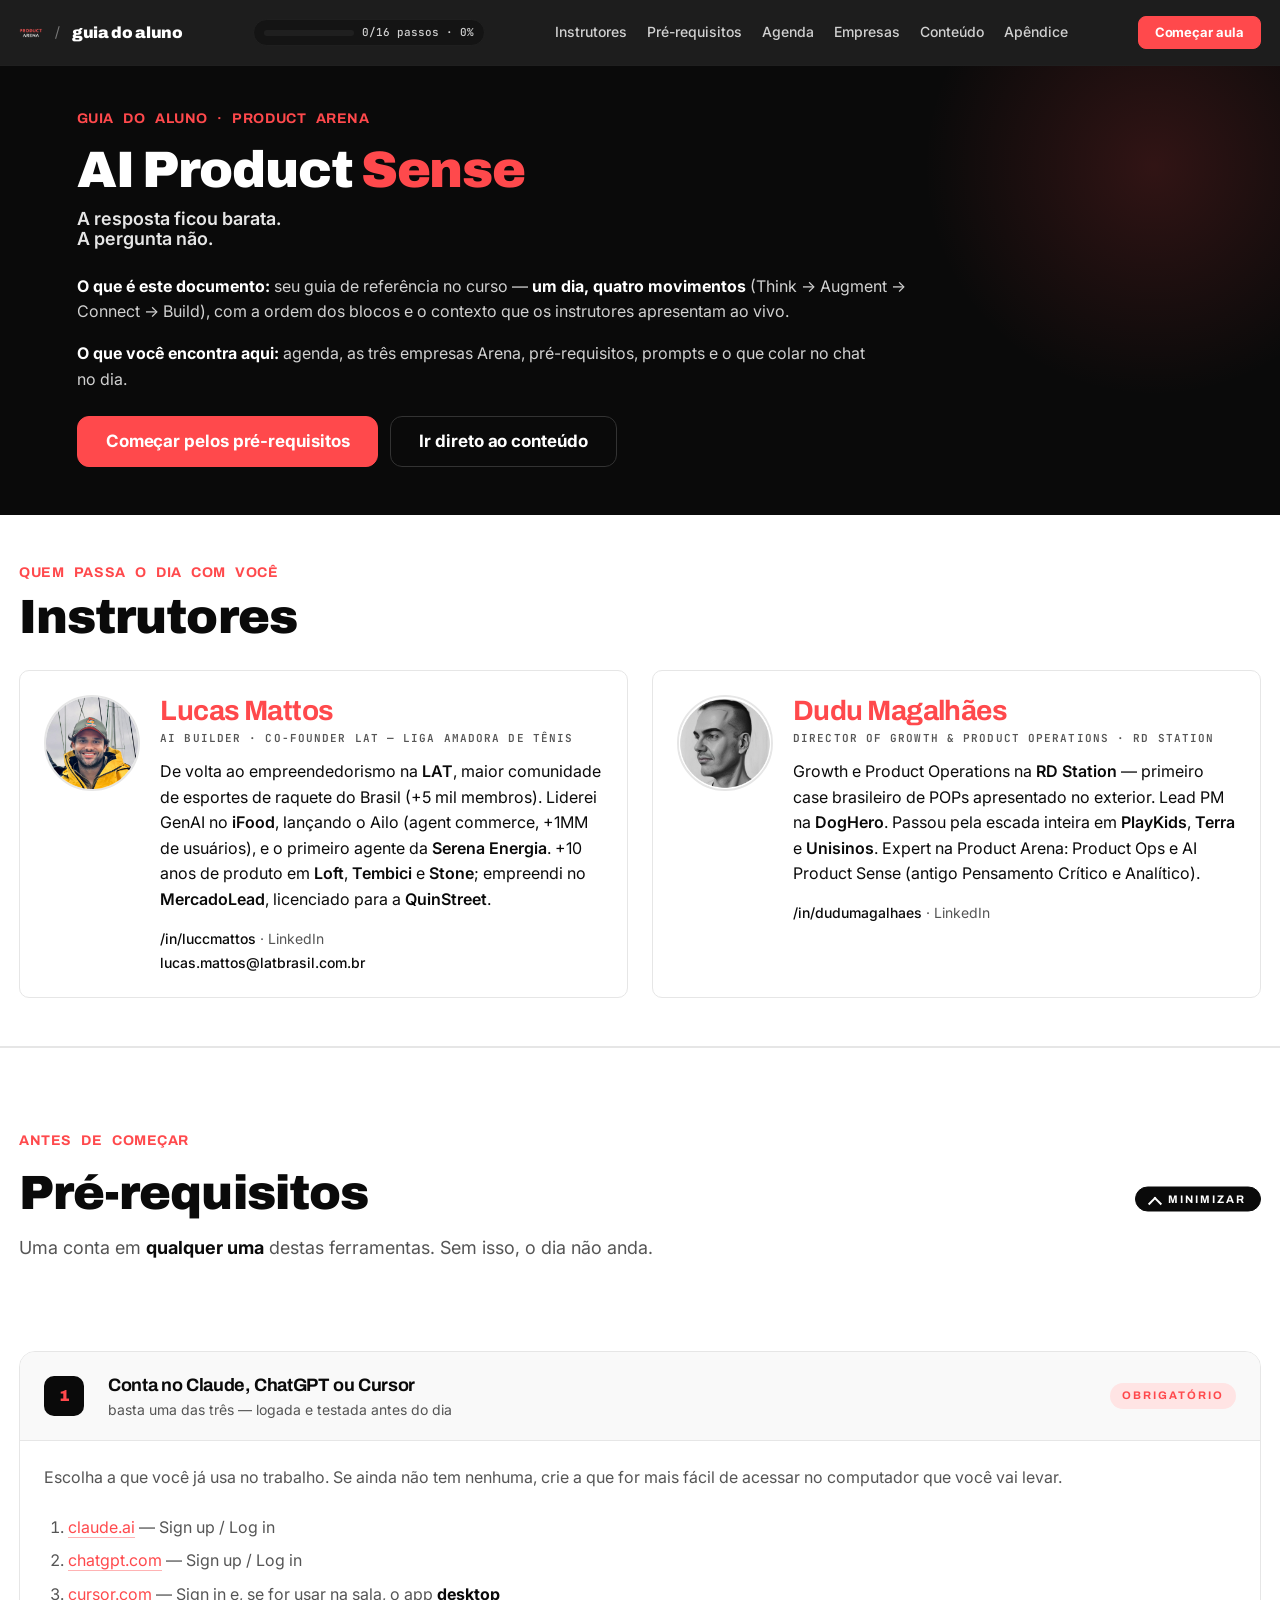
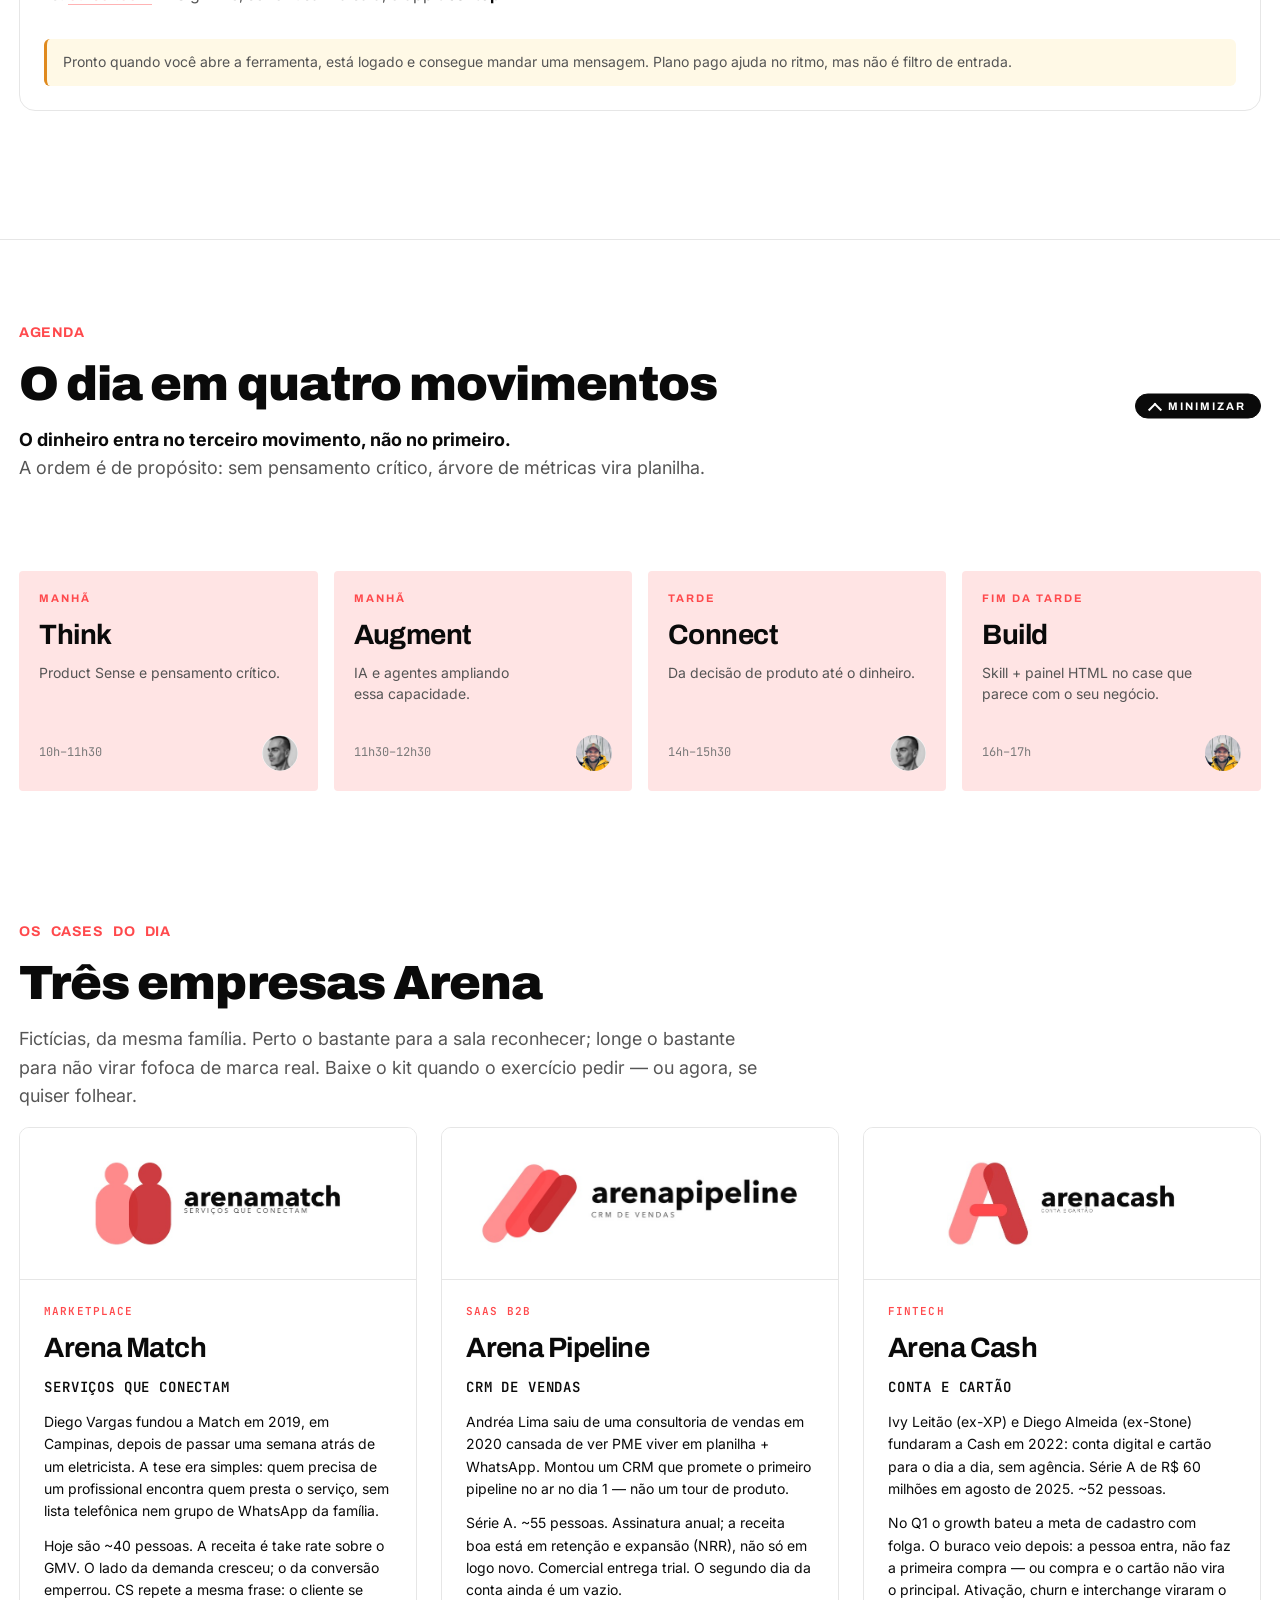
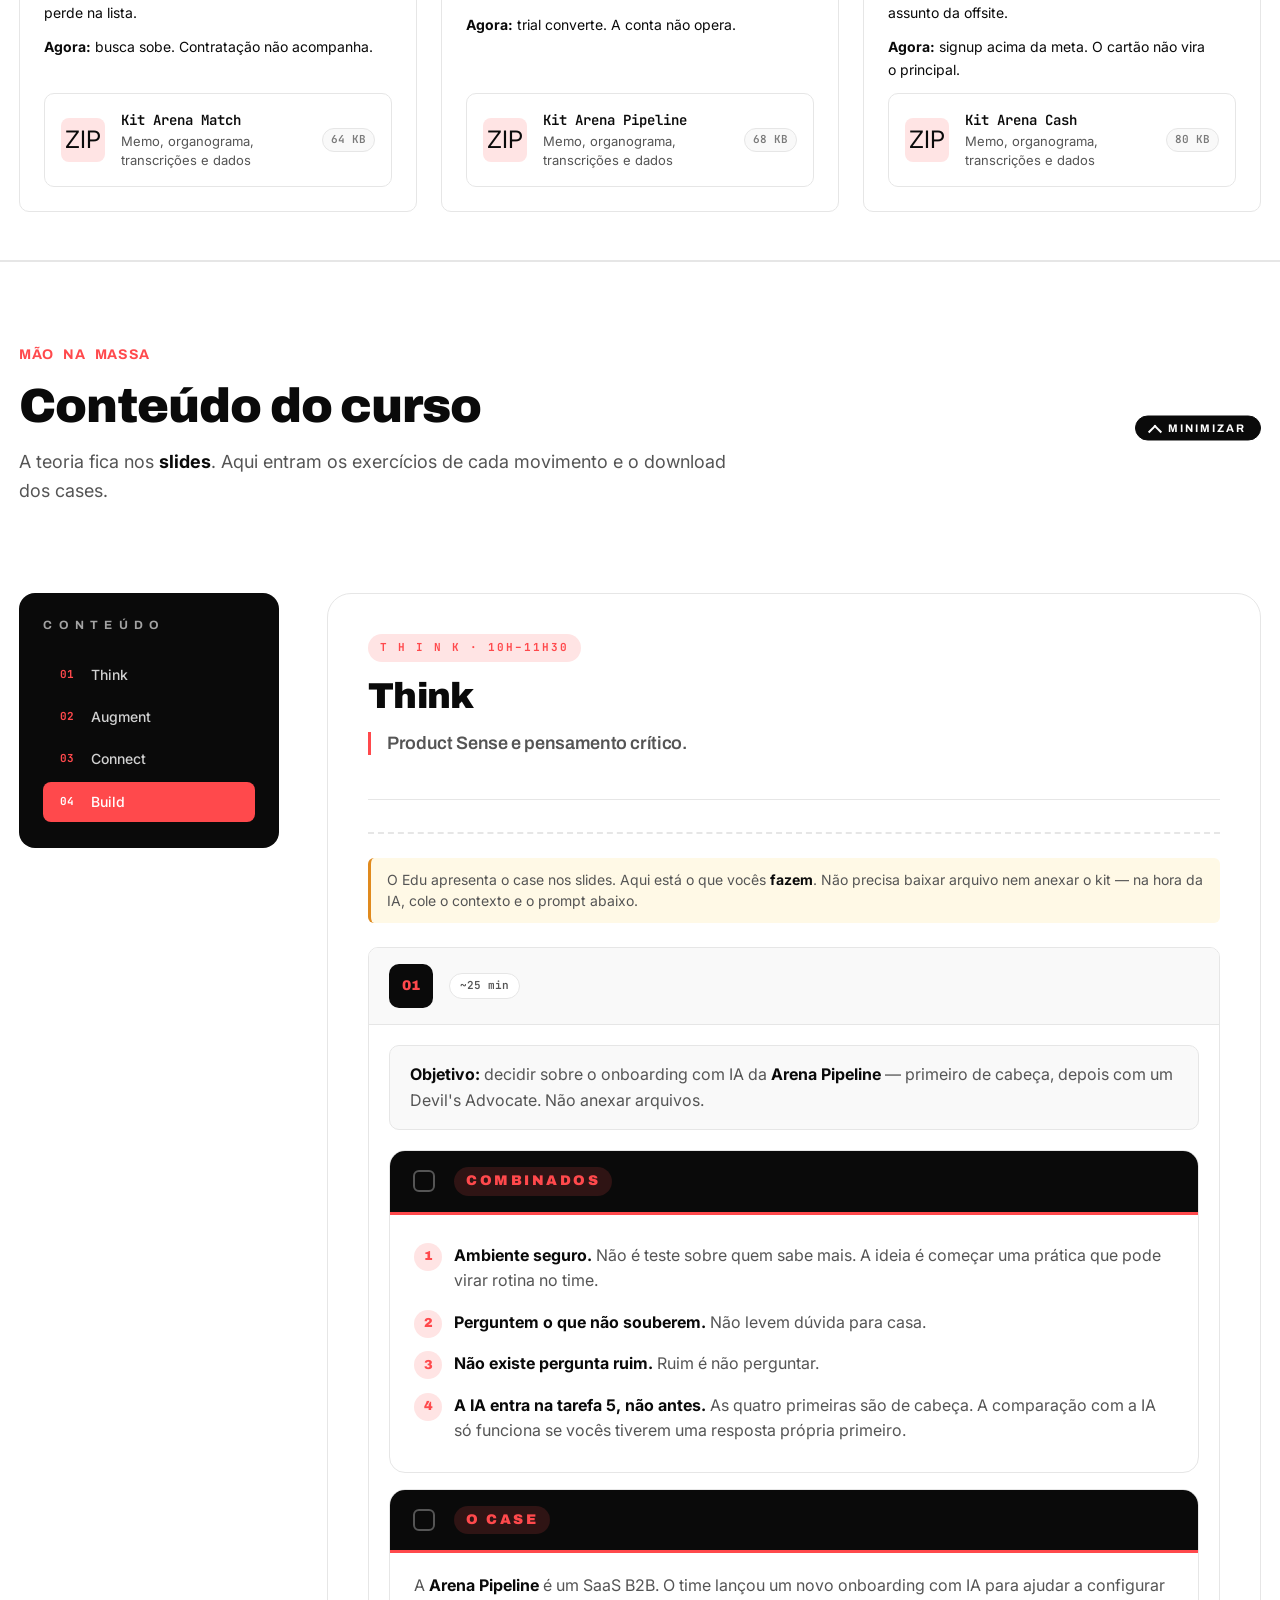
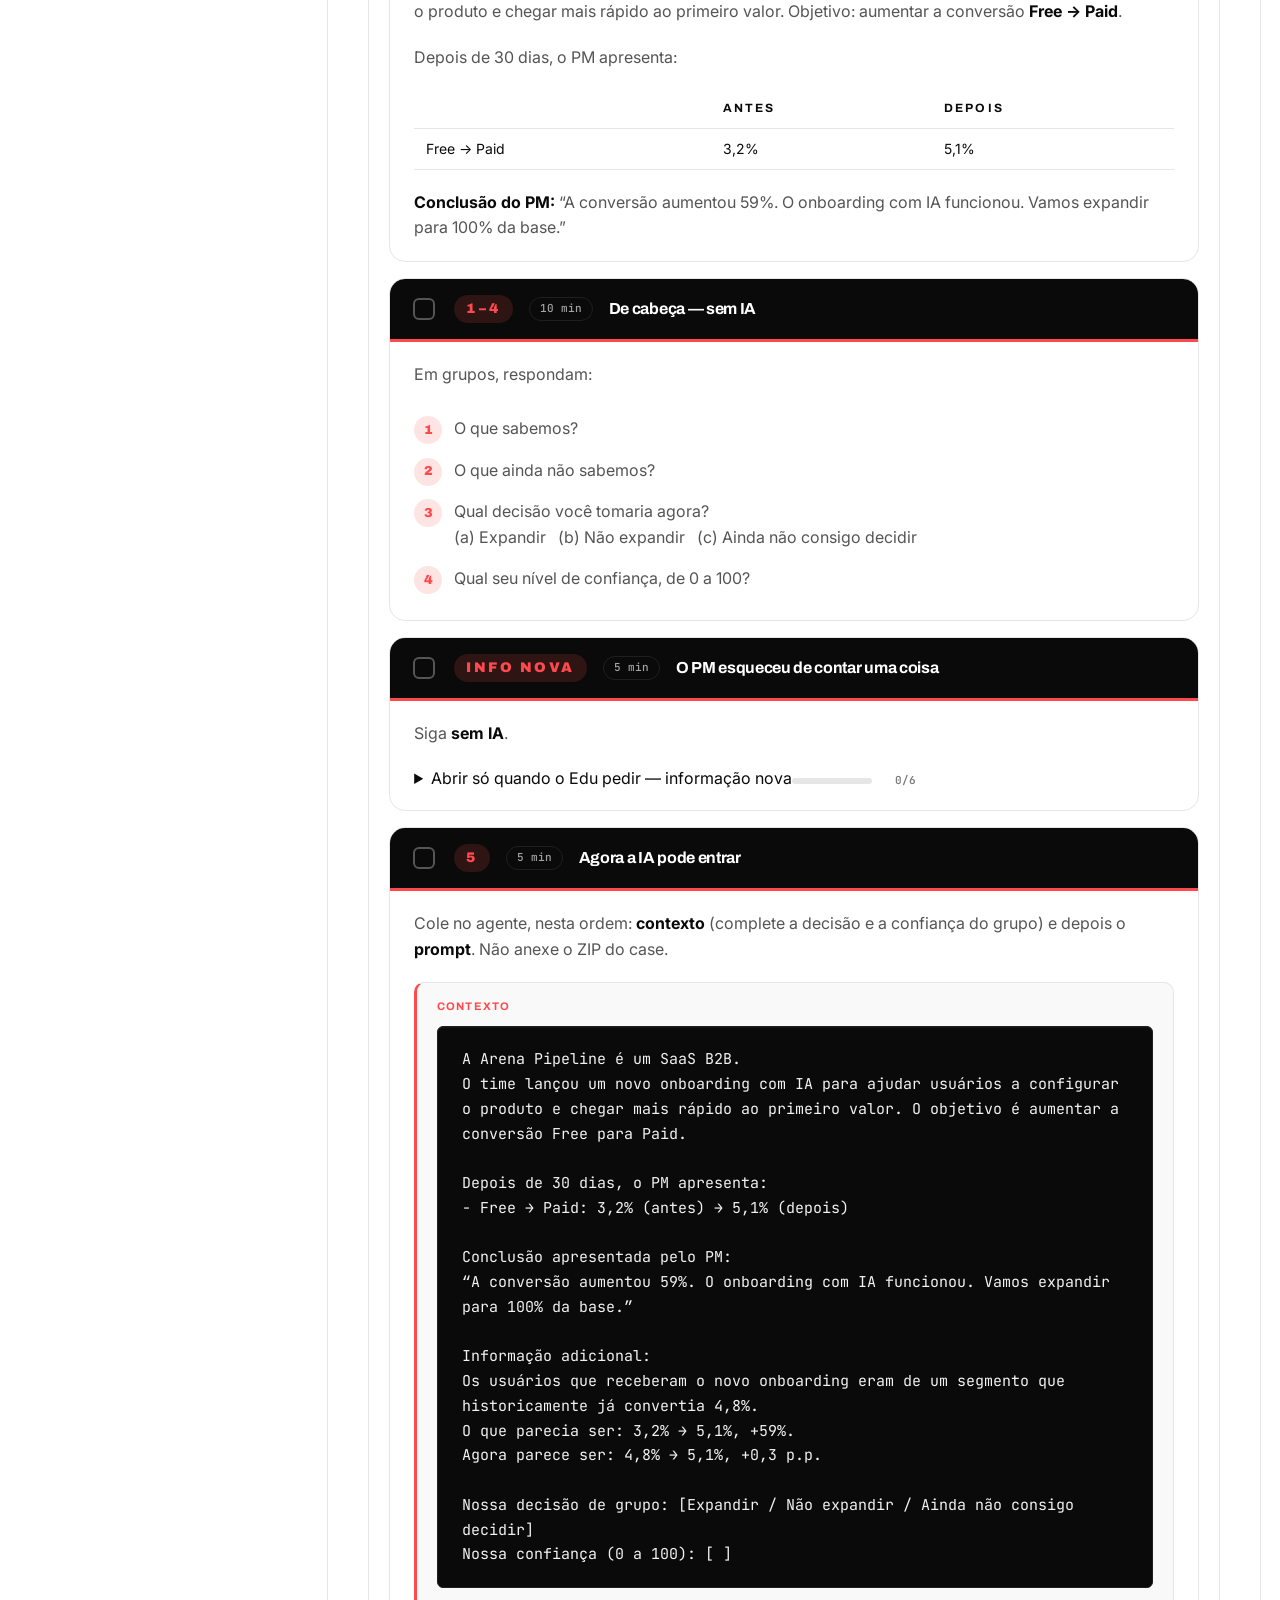
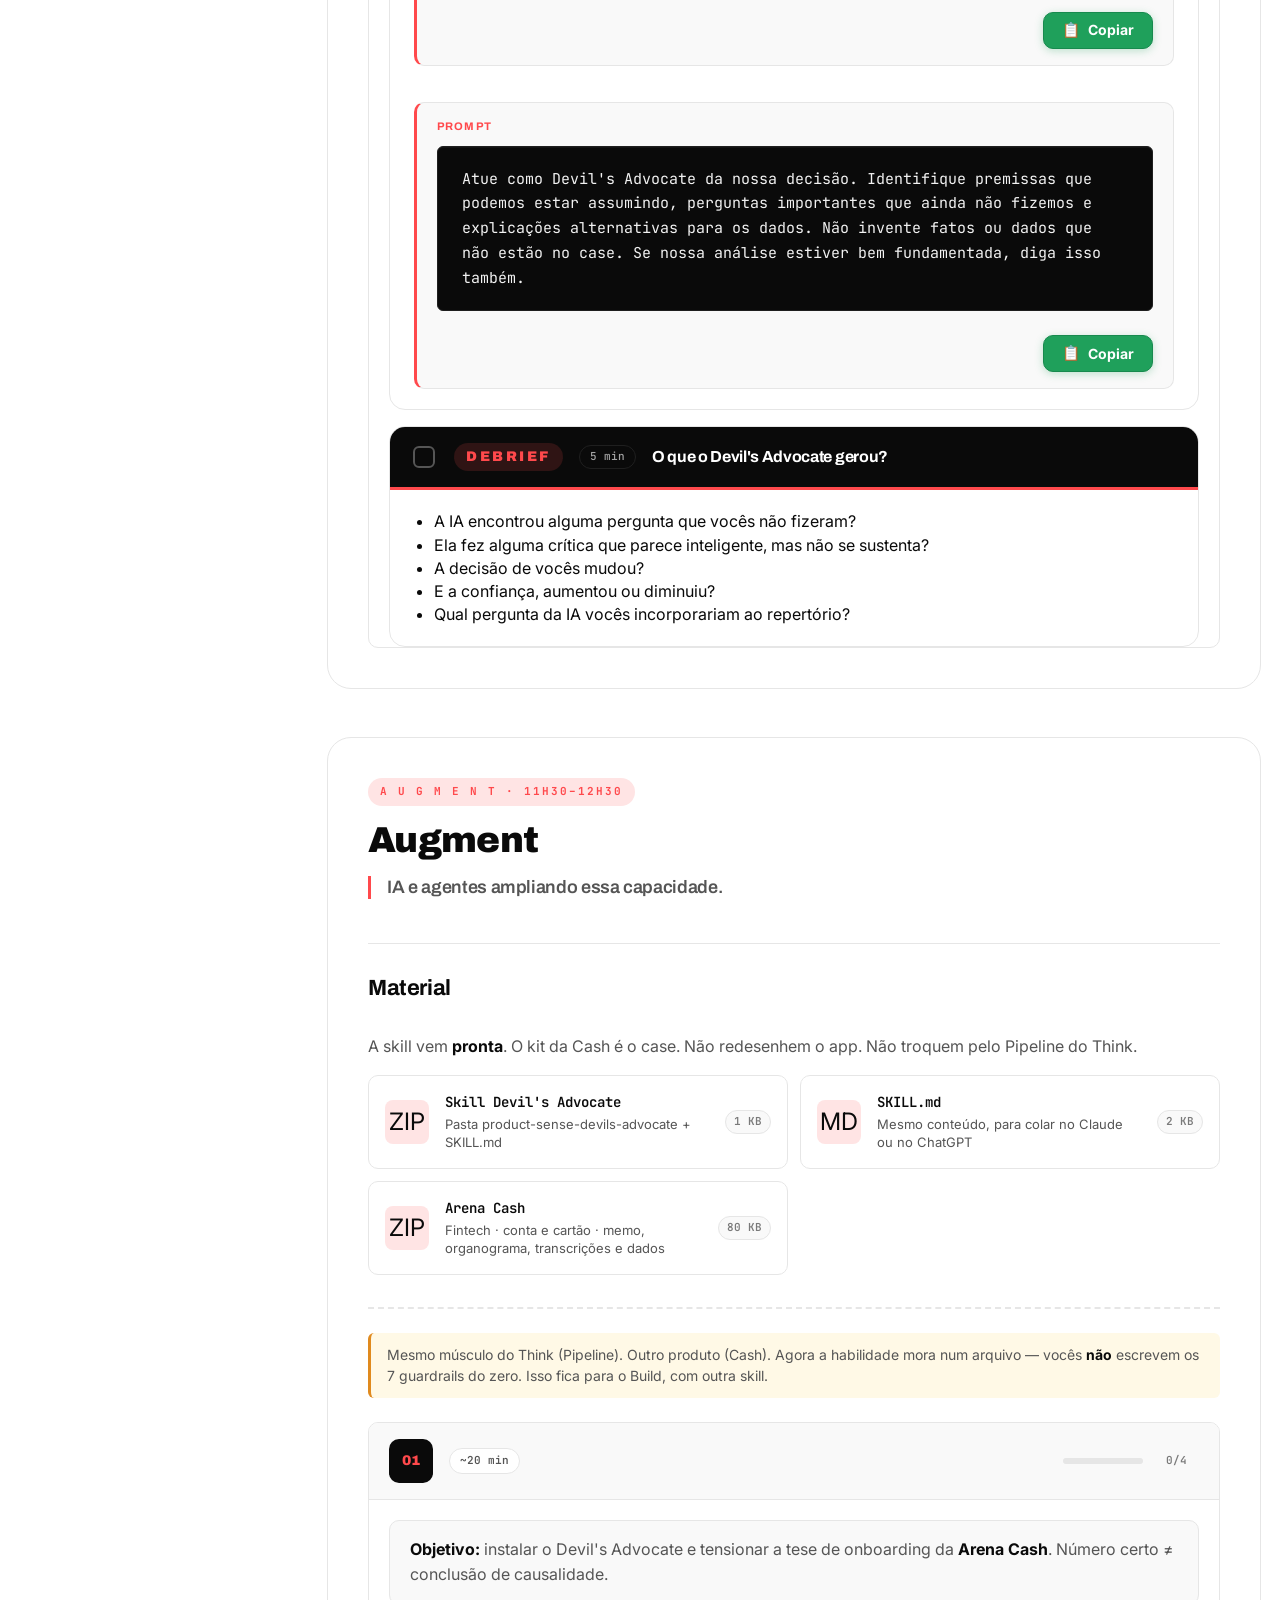
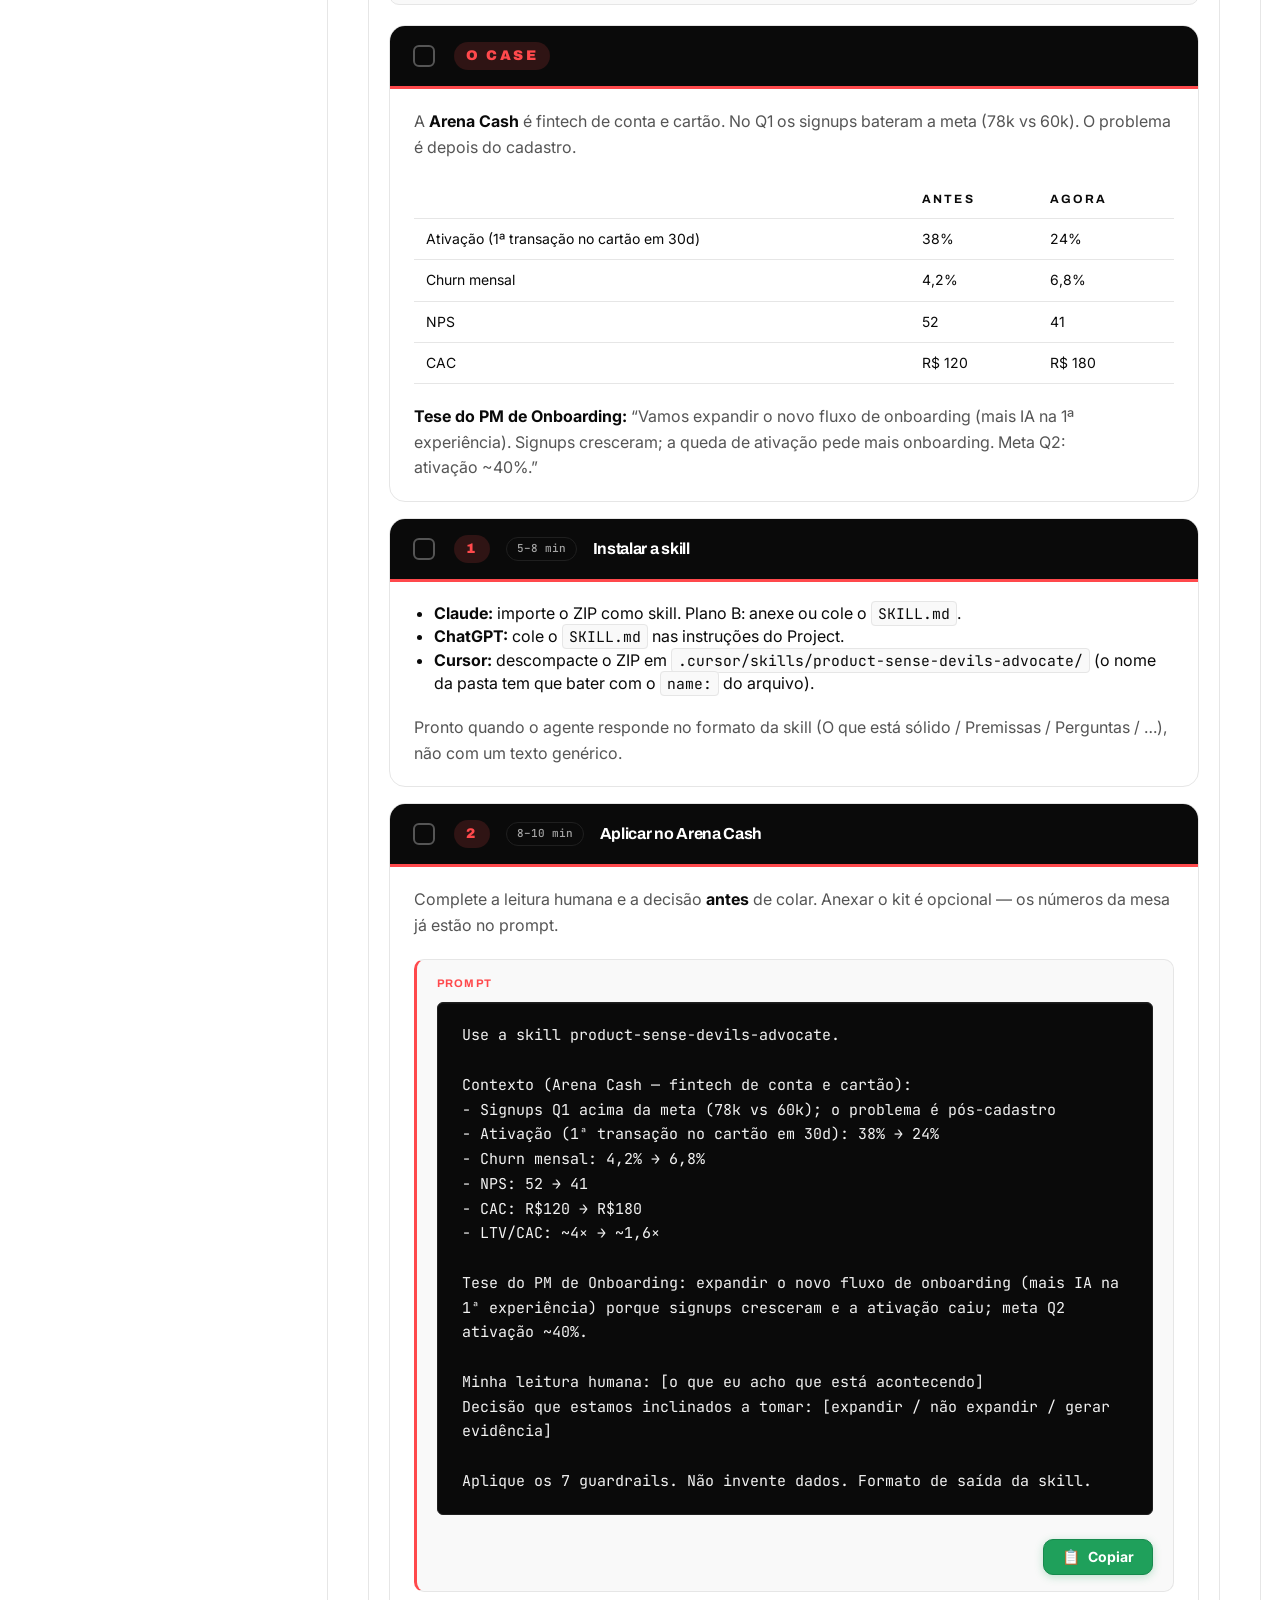
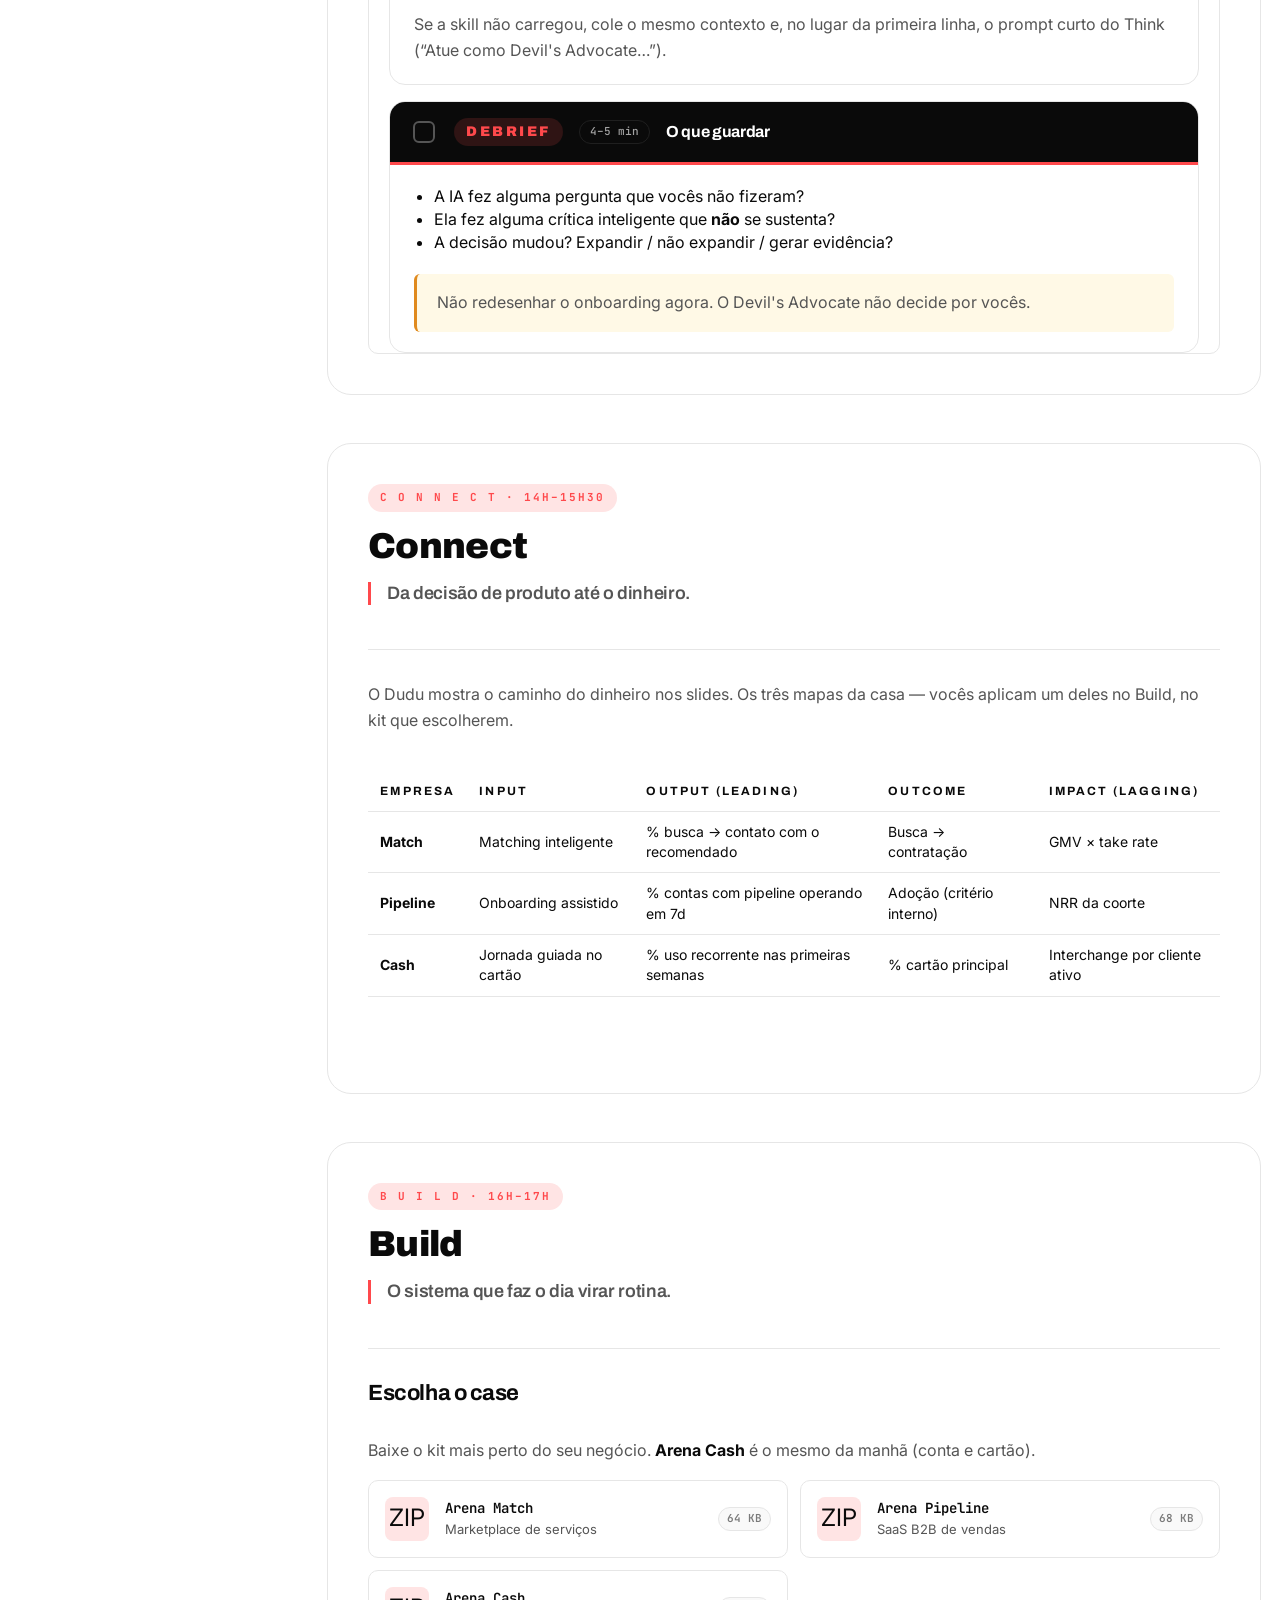
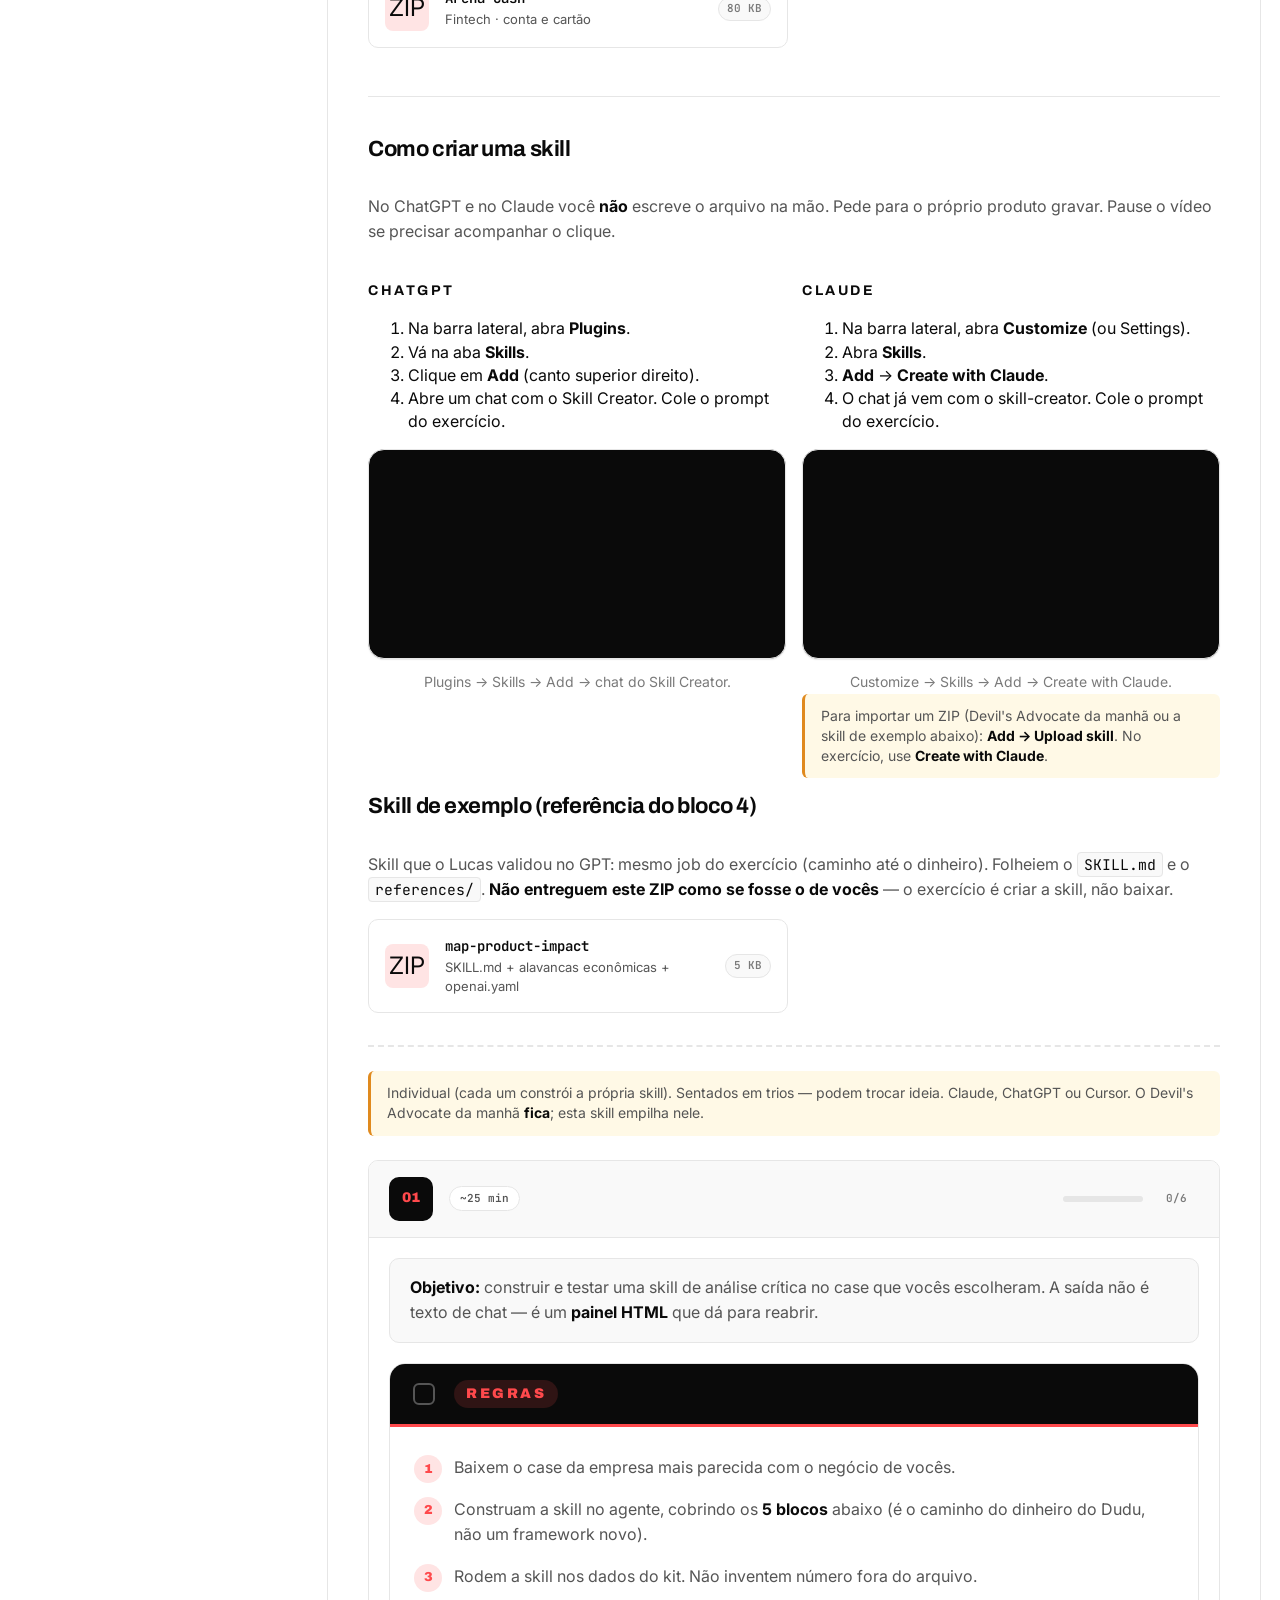
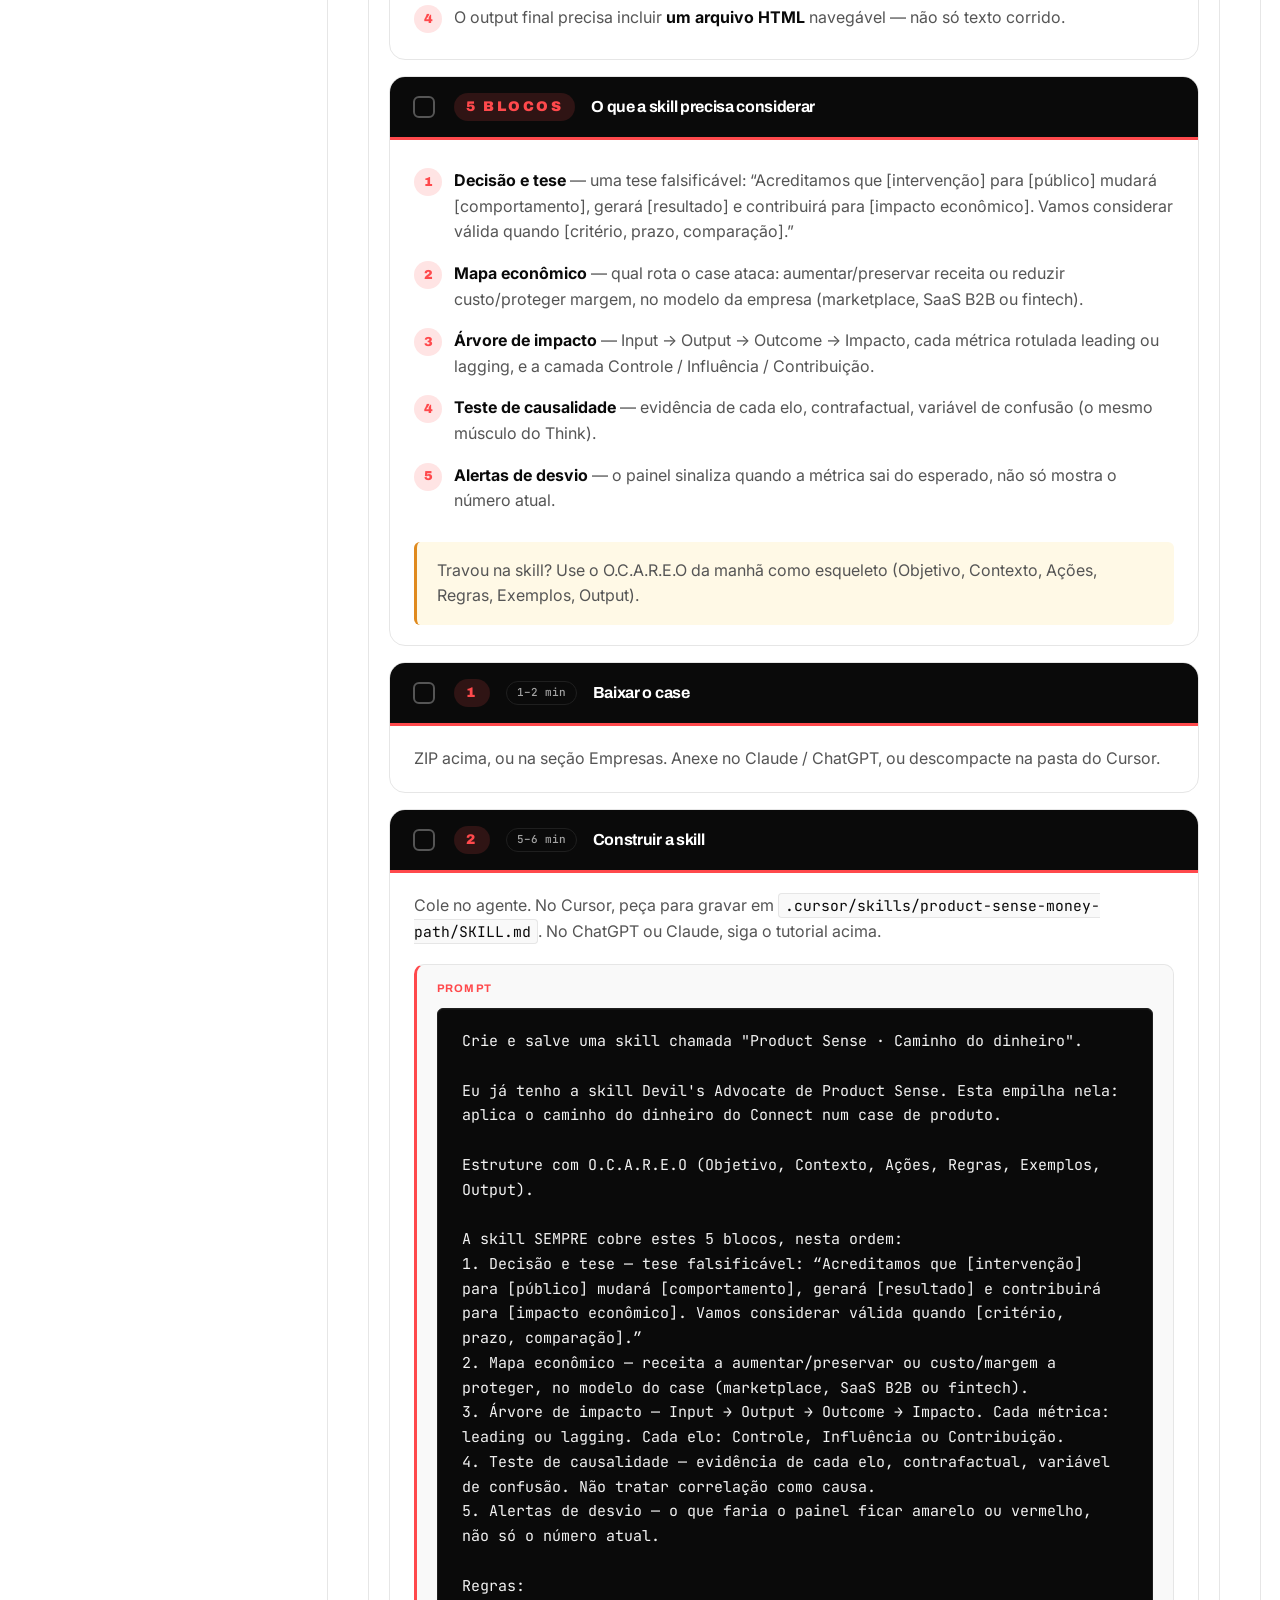
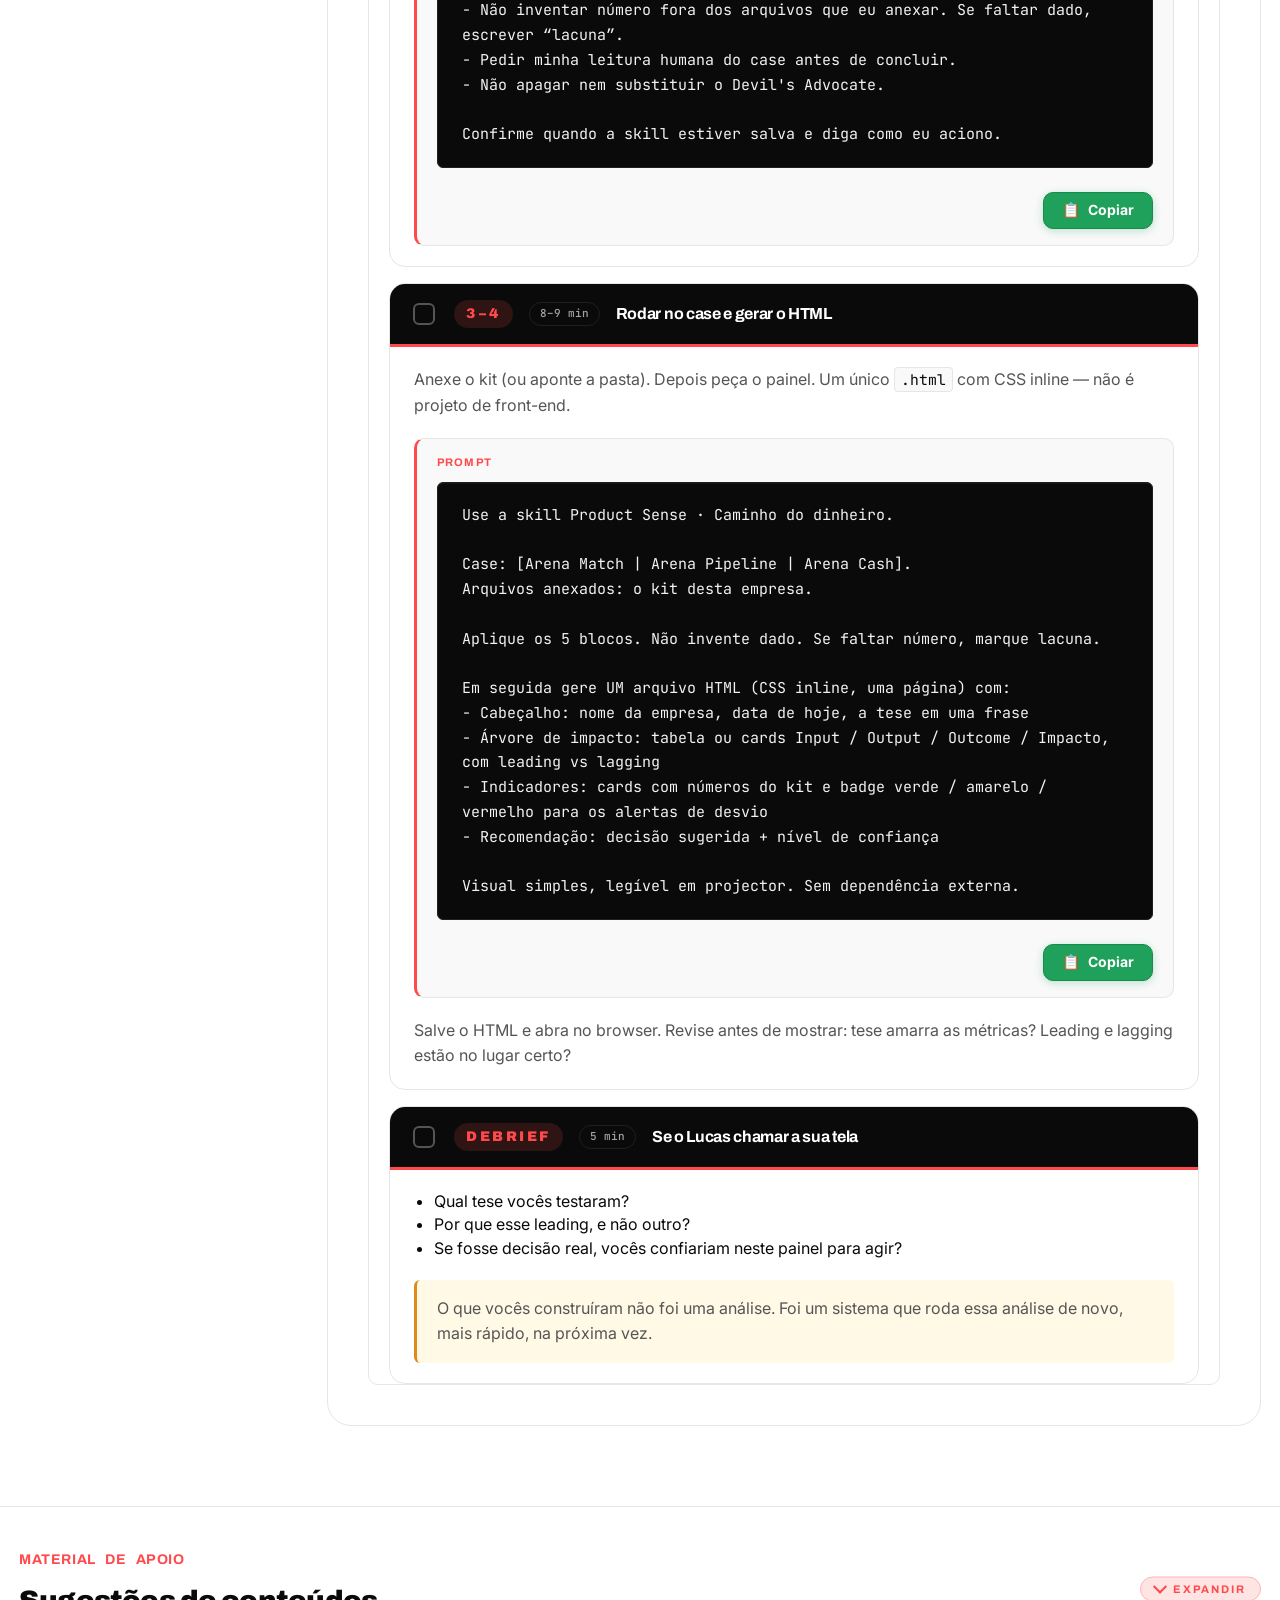
==== commit fd40e0f2: "feat(guia): add classroom exercises and skill-creation tutorial Students can follow Think, Augment, " ====
--- a/index.html
+++ b/index.html
@@ -9,7 +9,7 @@
 <link rel="preconnect" href="https://fonts.gstatic.com" crossorigin/>
 <link href="https://fonts.googleapis.com/css2?family=Archivo:wght@400;700;900&amp;family=Inter:wght@400;600;700&amp;family=JetBrains+Mono:wght@400;600&amp;display=swap" rel="stylesheet"/>
 <link rel="icon" href="assets/logo-pa.png"/>
-<link href="styles.css?v=9" rel="stylesheet"/>
+<link href="styles.css?v=10" rel="stylesheet"/>
 </head>
 <body>
 <div data-include="partials/topbar.html"></div>
--- a/styles.css
+++ b/styles.css
@@ -2959,6 +2959,23 @@
   pointer-events: none;
   object-fit: contain;
 }
+.media-gif-slot--playable video,
+.media-gif-slot--playable .media-gif-slot__video {
+  pointer-events: auto;
+}
+.two-col .media-gif-slot img,
+.two-col .media-gif-slot video,
+.two-col .media-gif-slot__video {
+  max-width: 100%;
+}
+.tutorial-tool {
+  margin: 0 0 var(--s-3);
+  font-family: var(--font-display);
+  font-size: var(--text-sm);
+  font-weight: 700;
+  letter-spacing: var(--tracking-caps);
+  text-transform: uppercase;
+}
 .media-gif-slot__caption {
   margin: var(--s-3) 0 0;
   font-size: var(--text-sm);
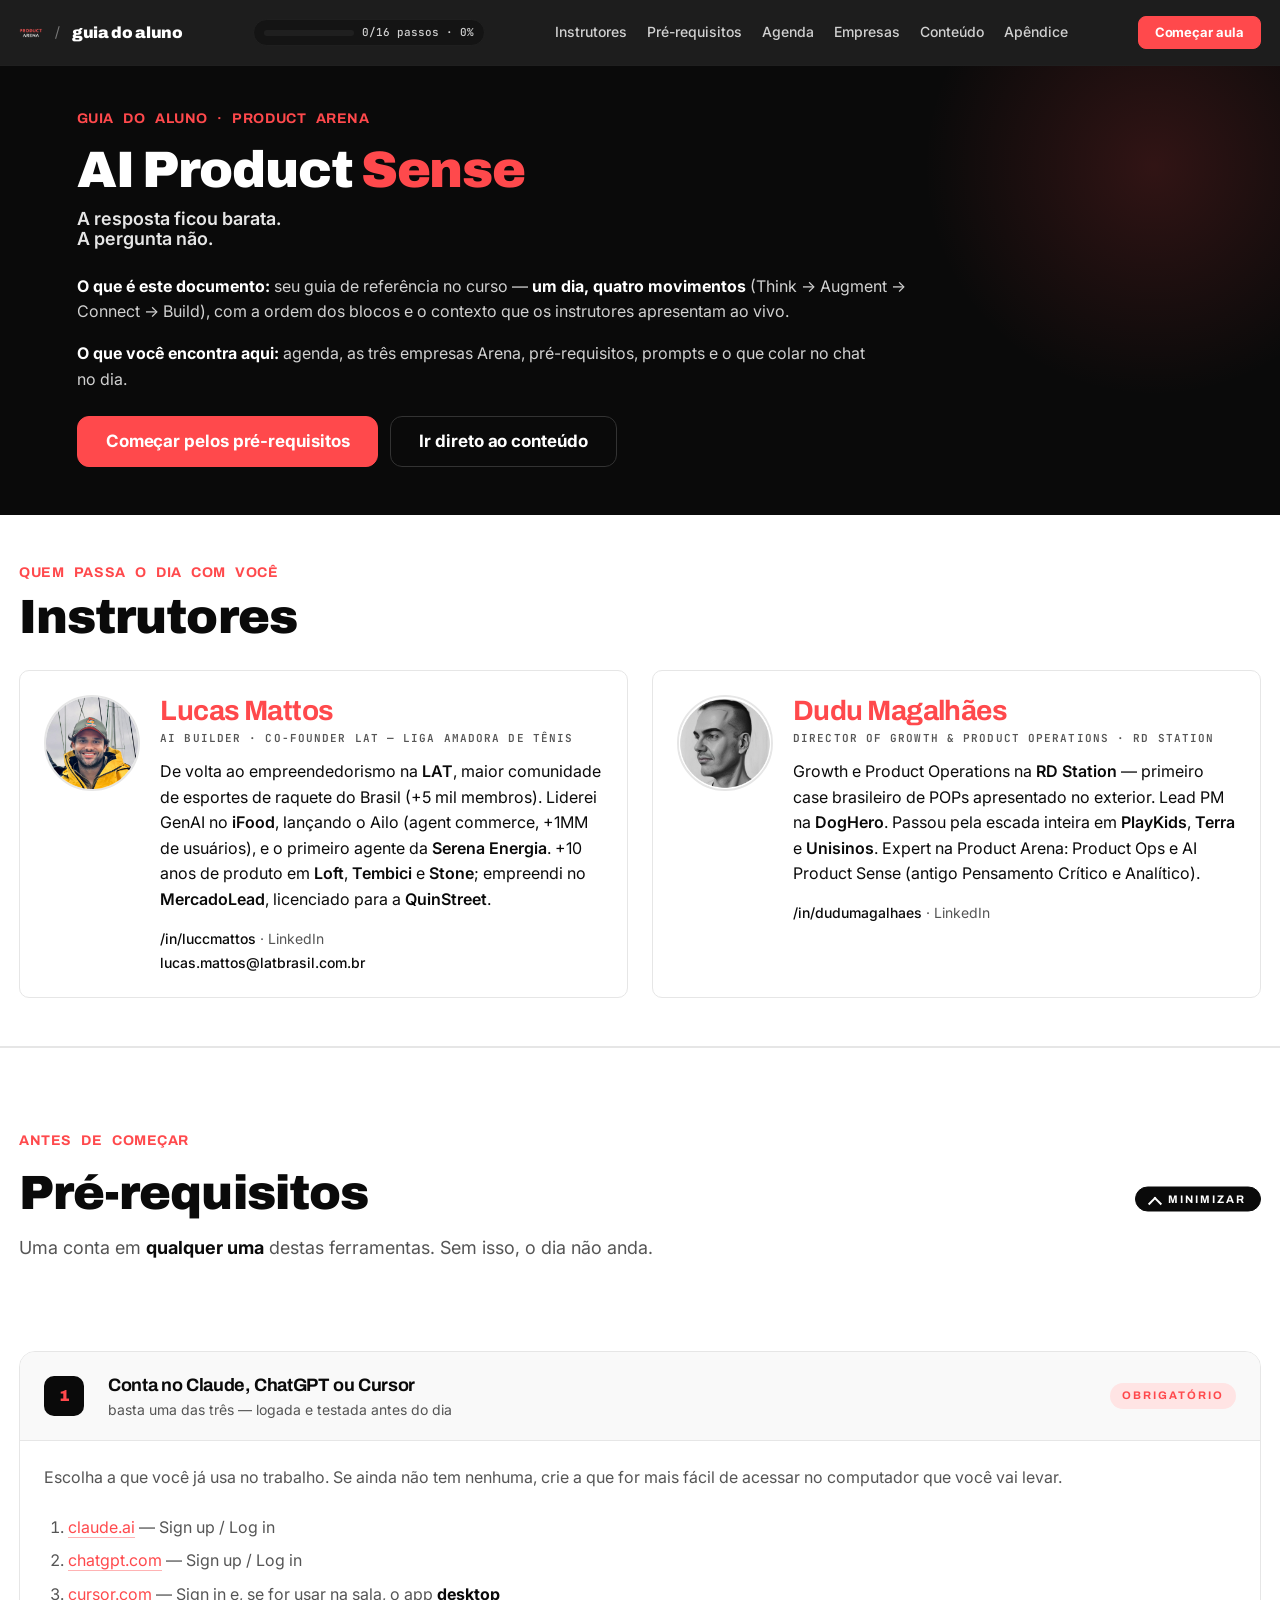
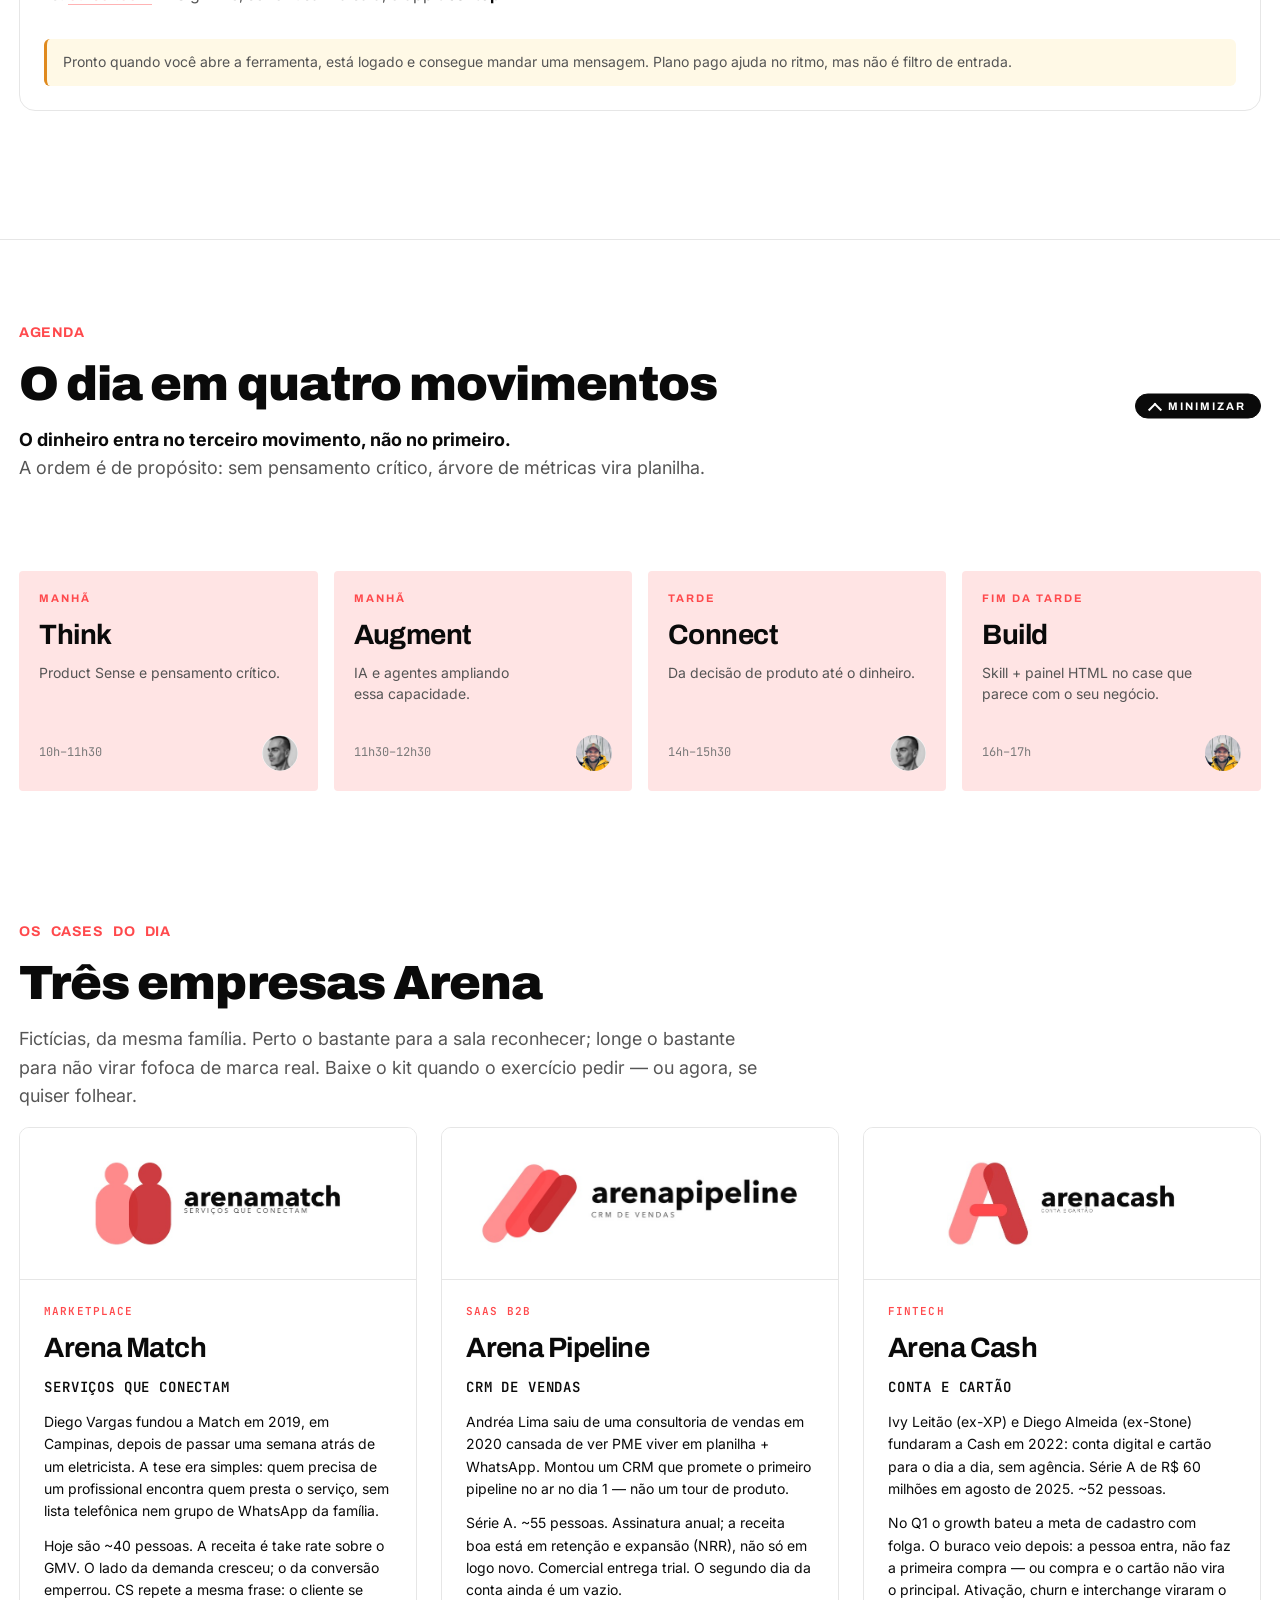
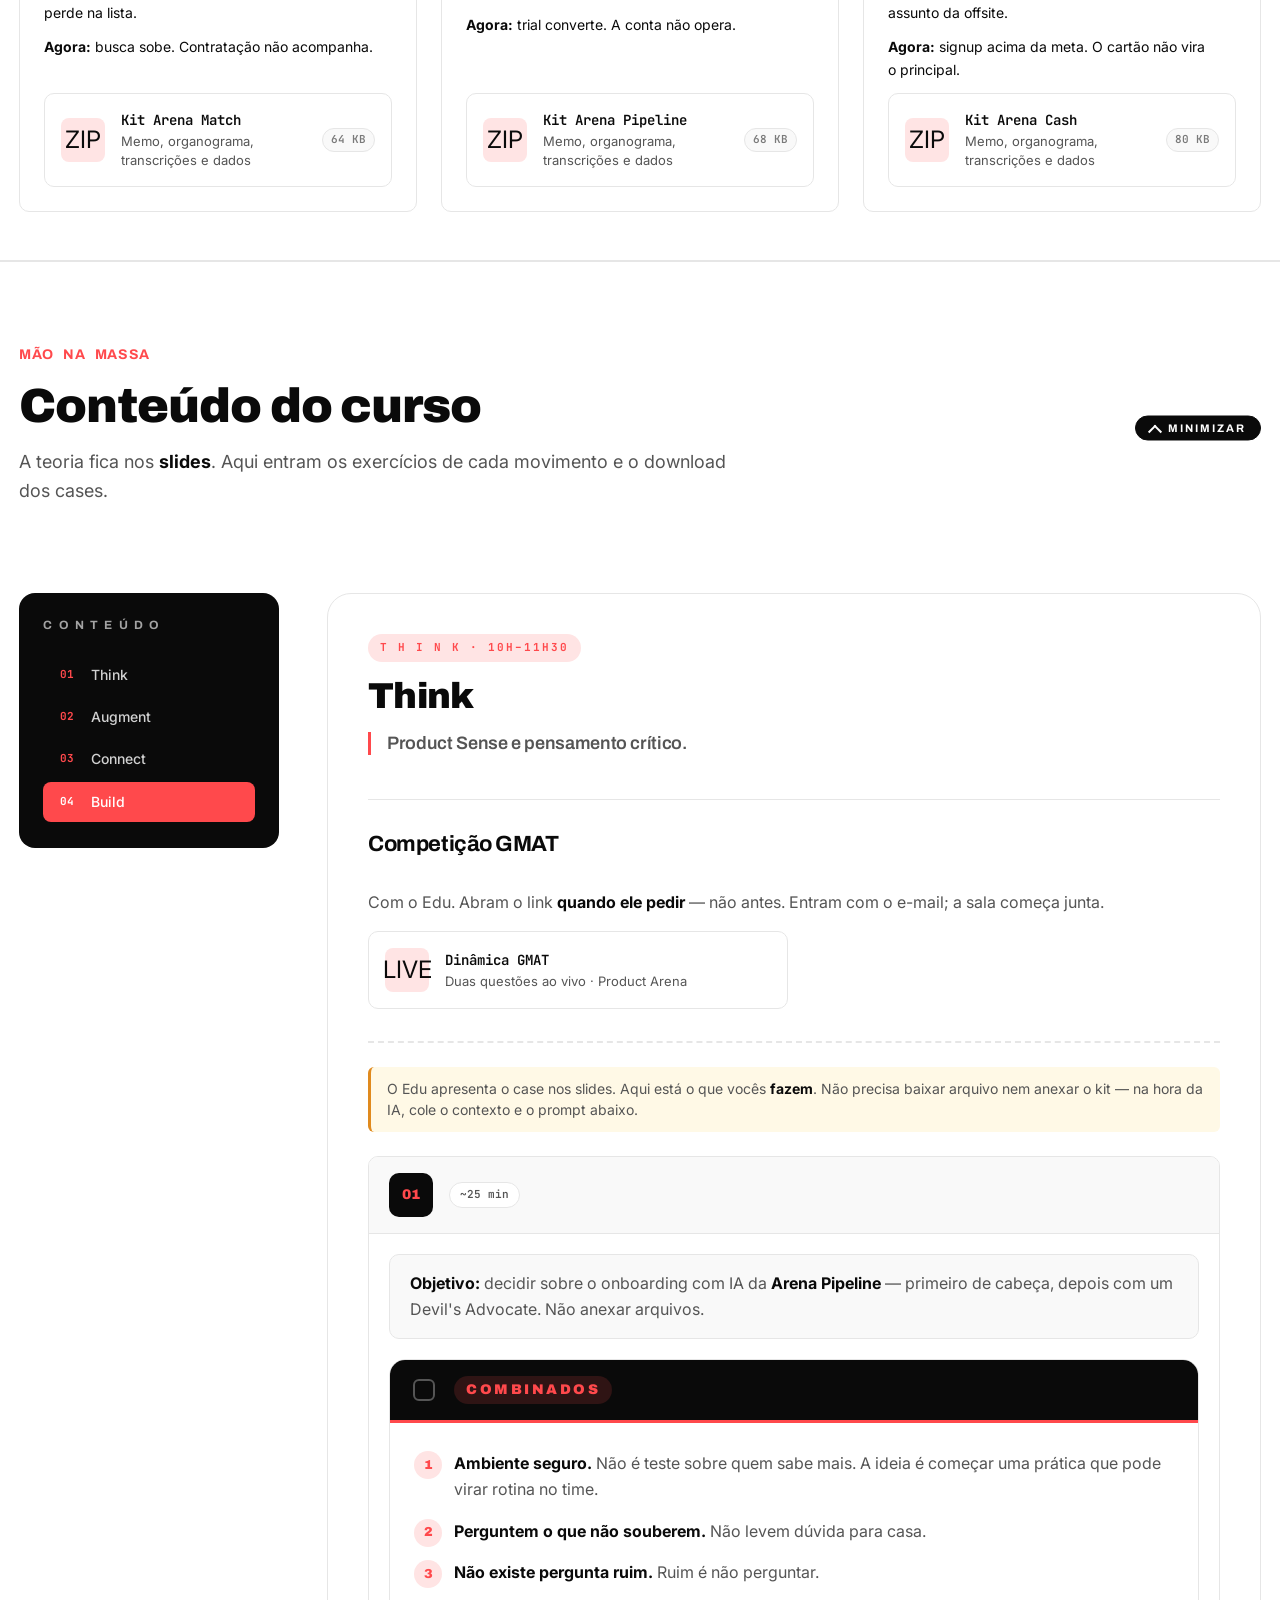
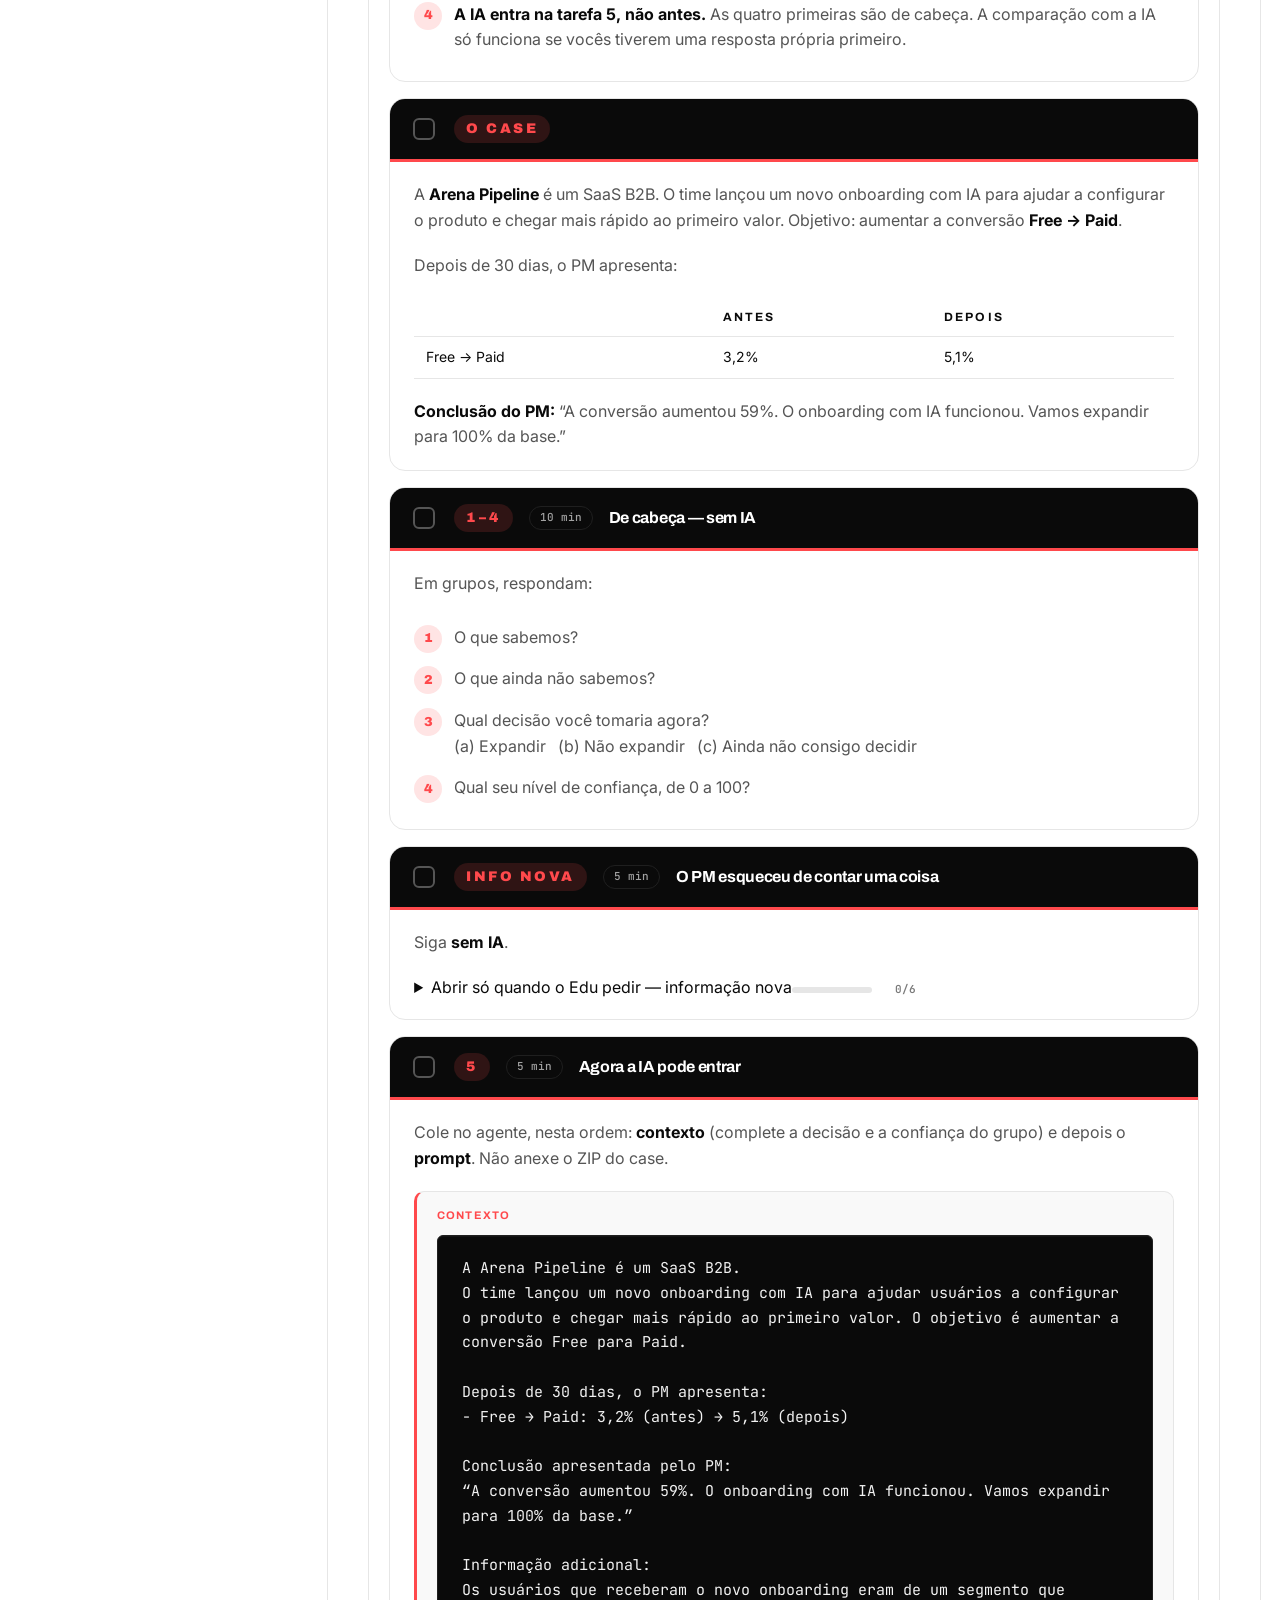
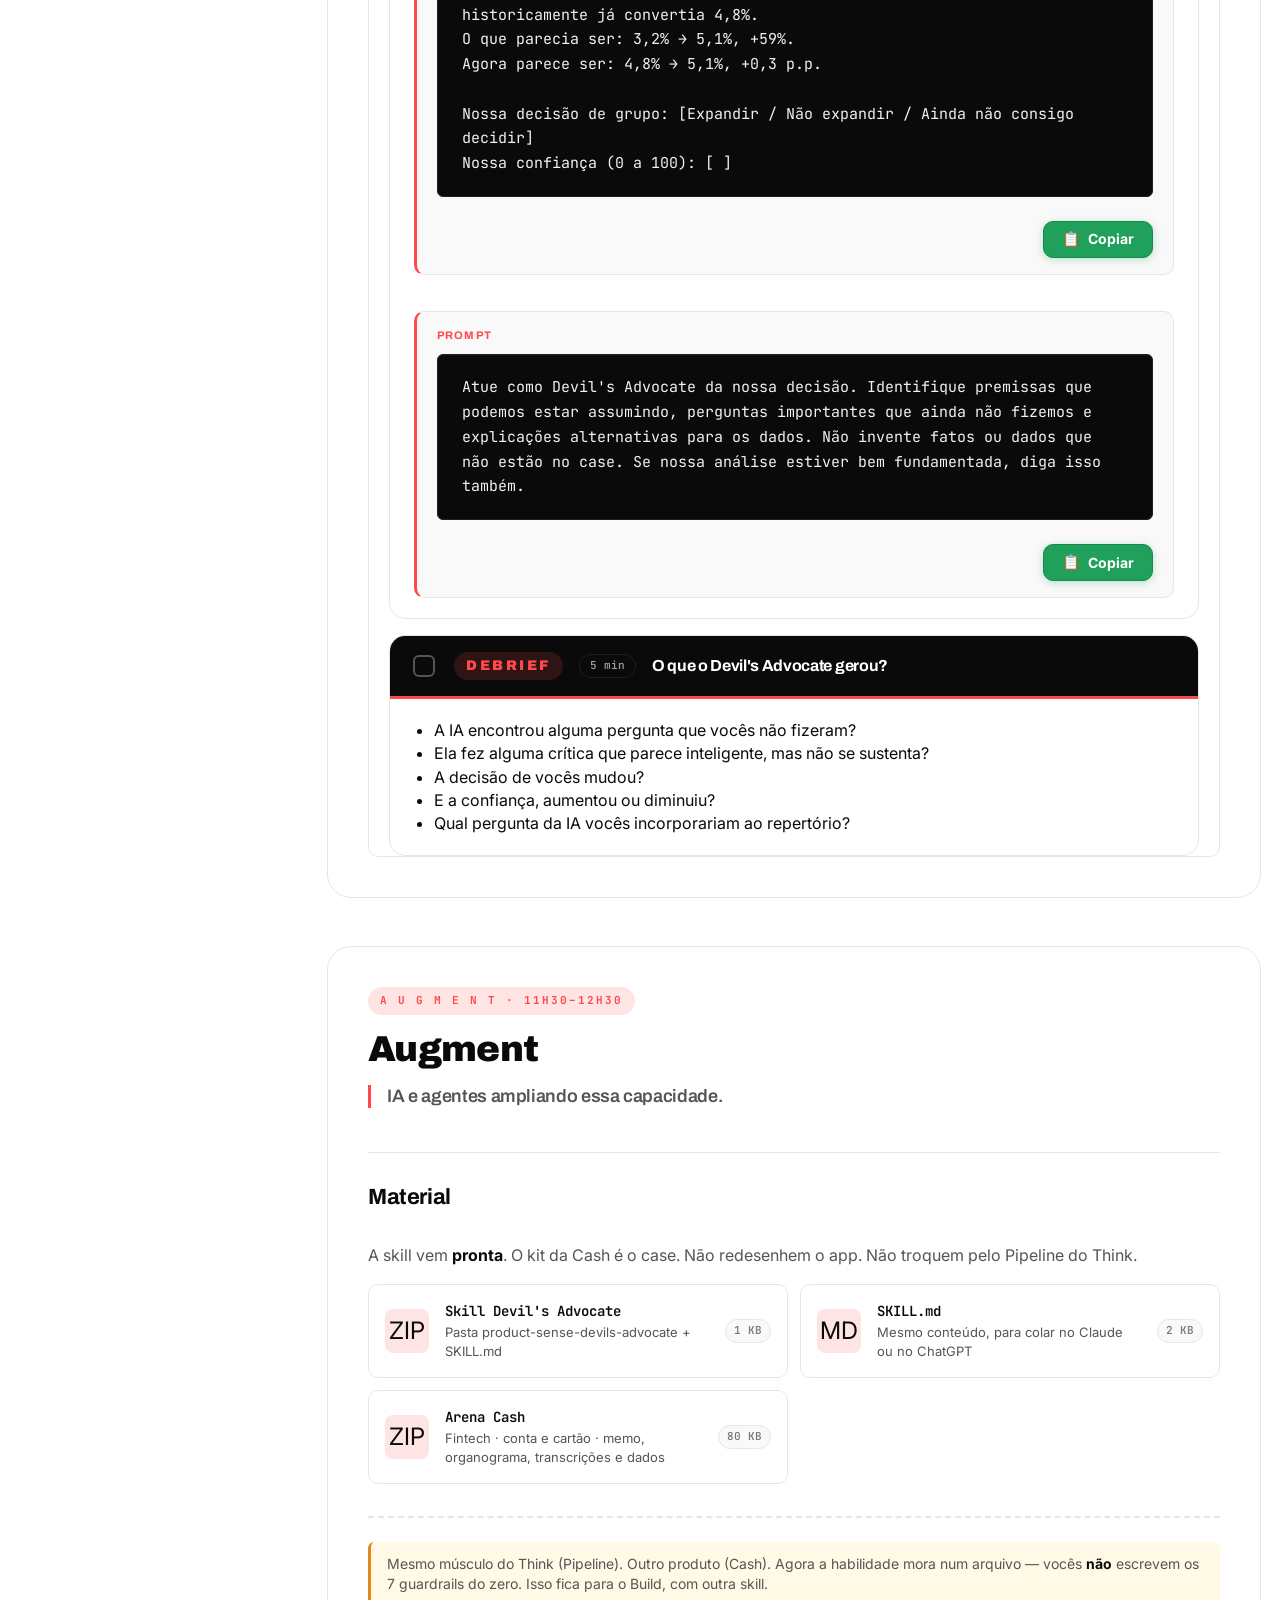
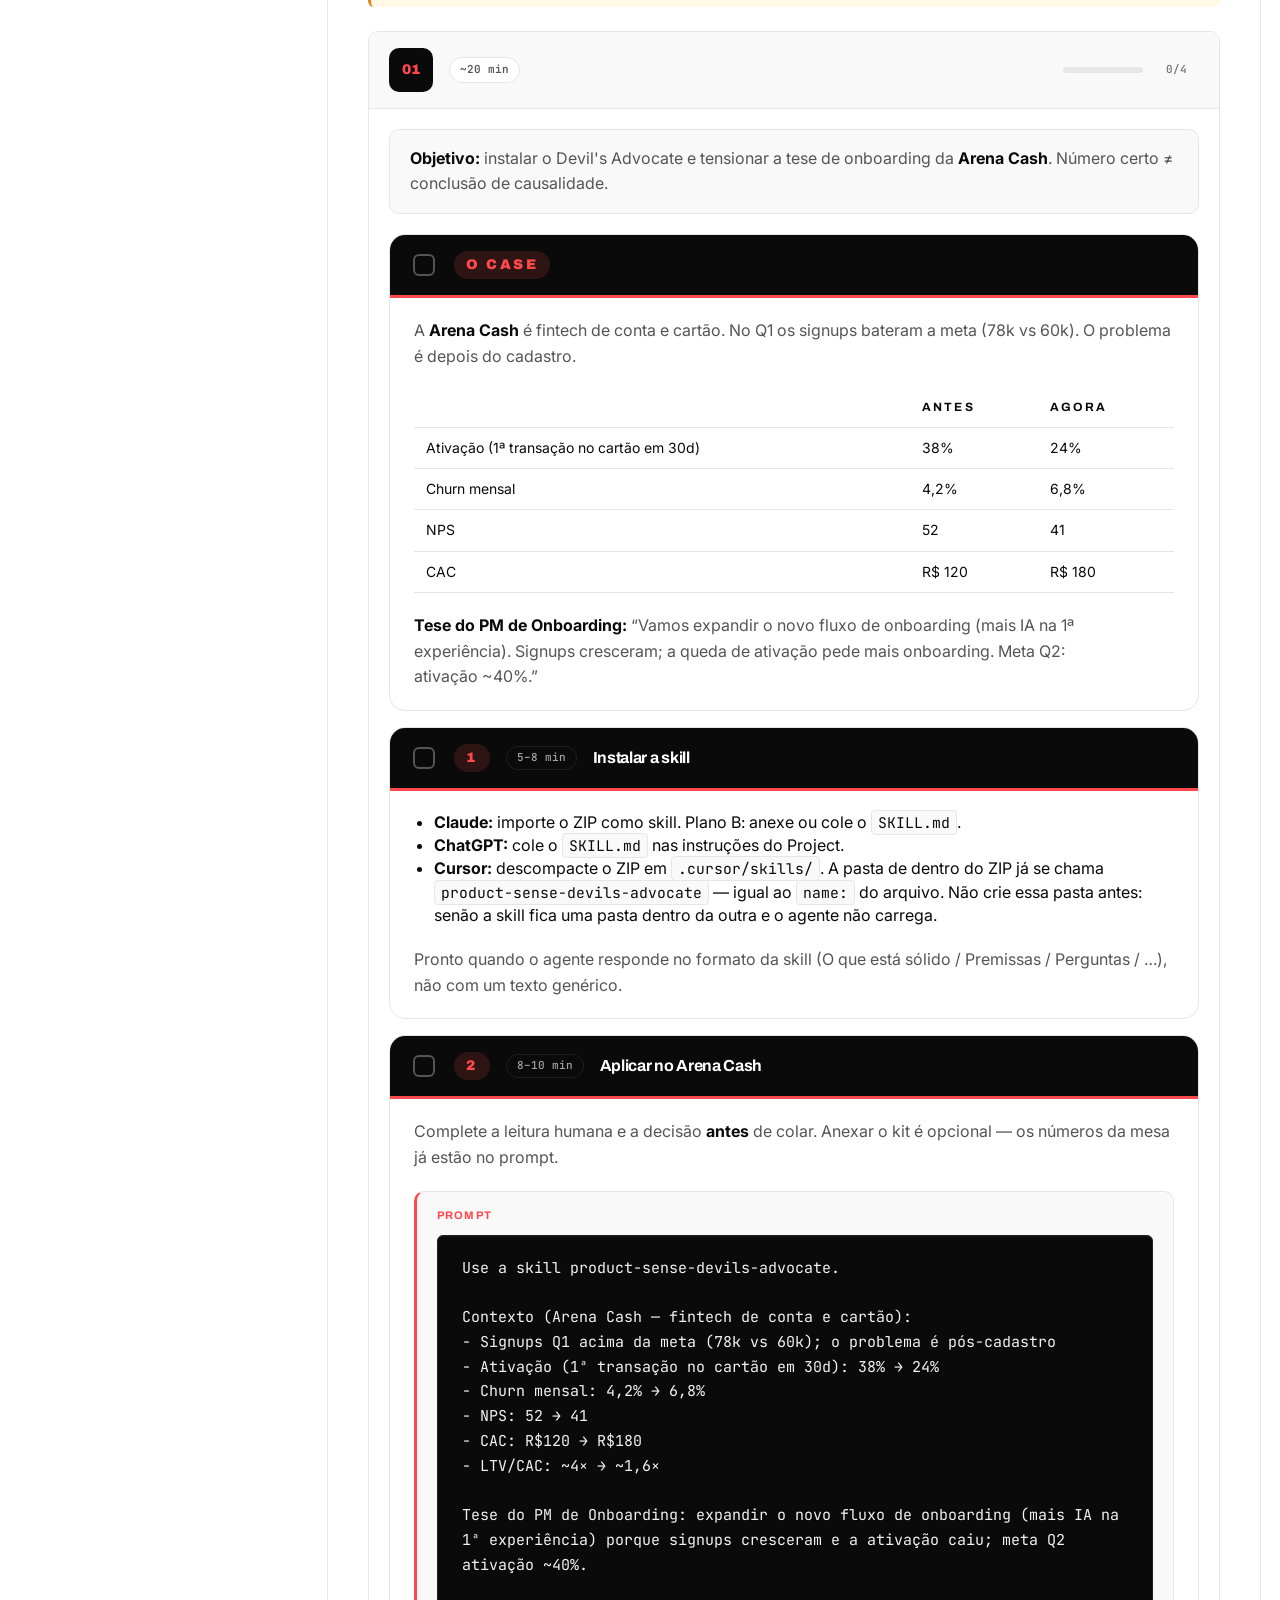
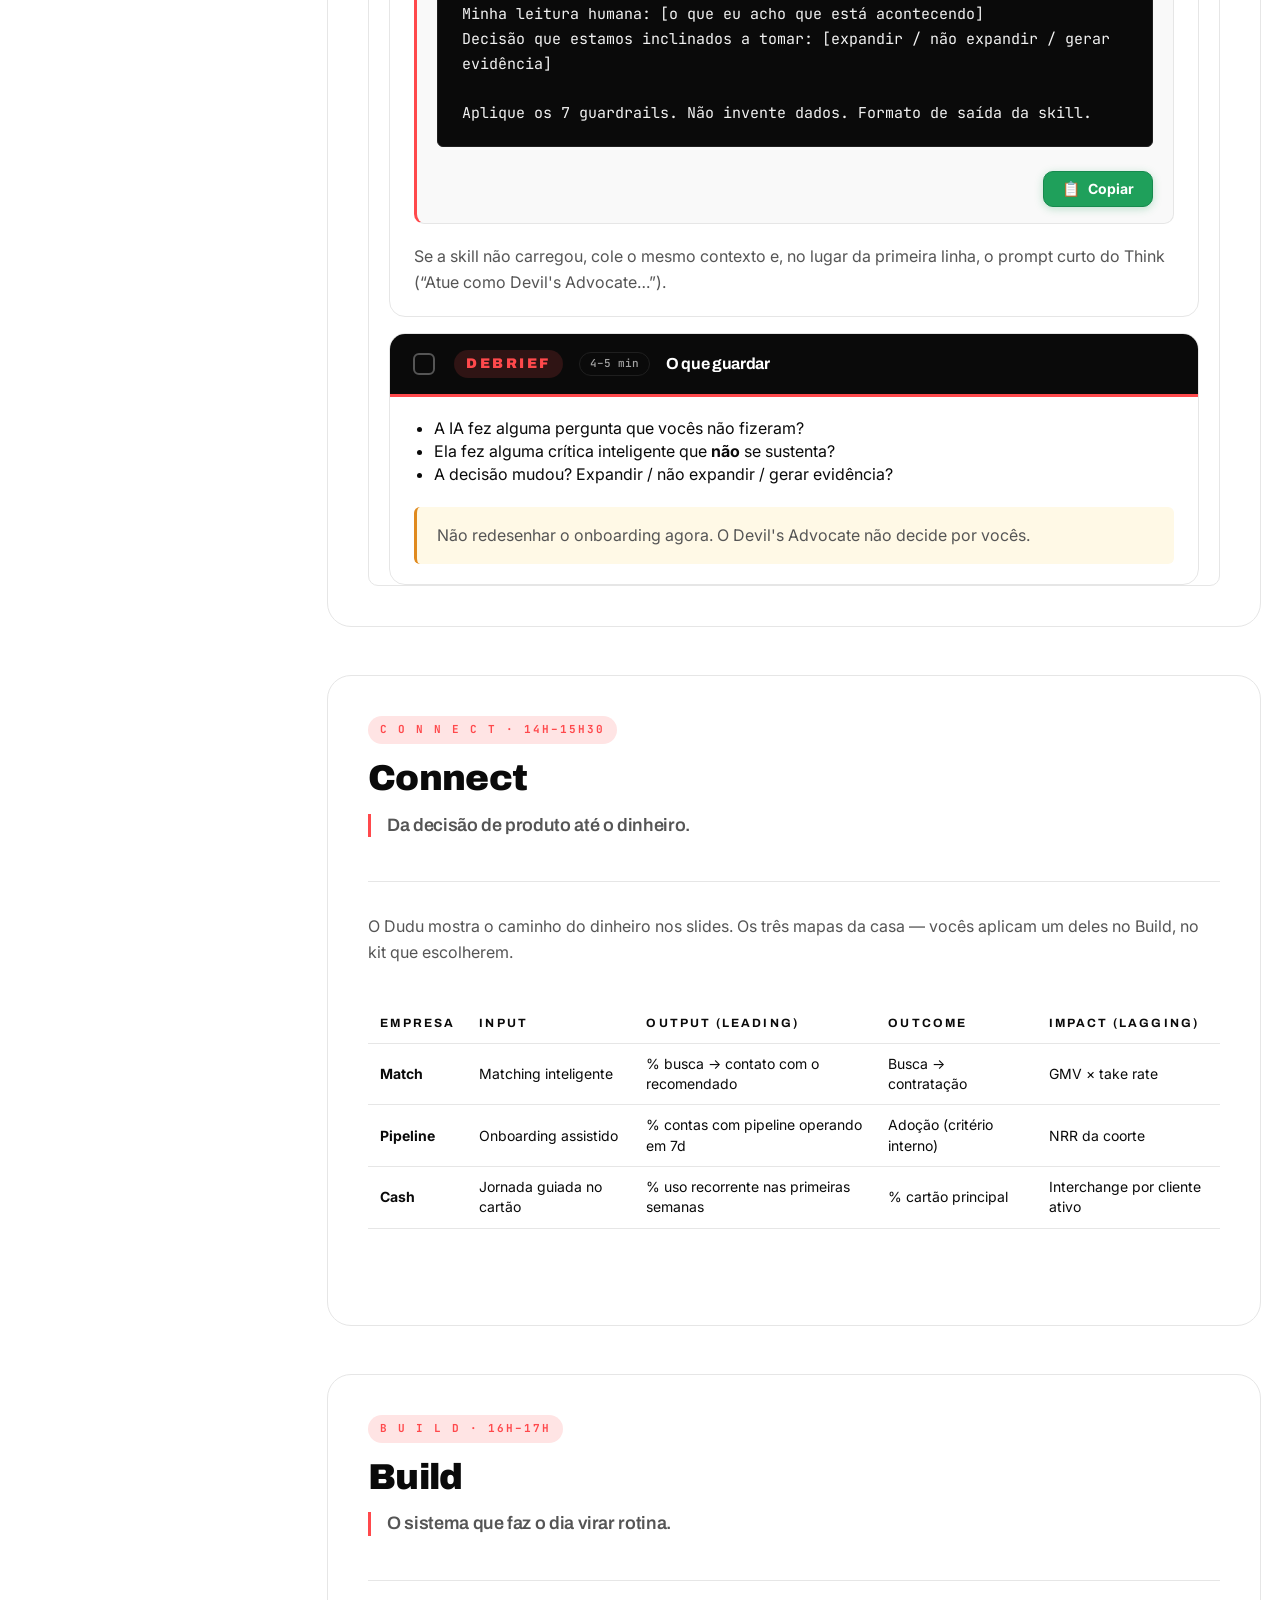
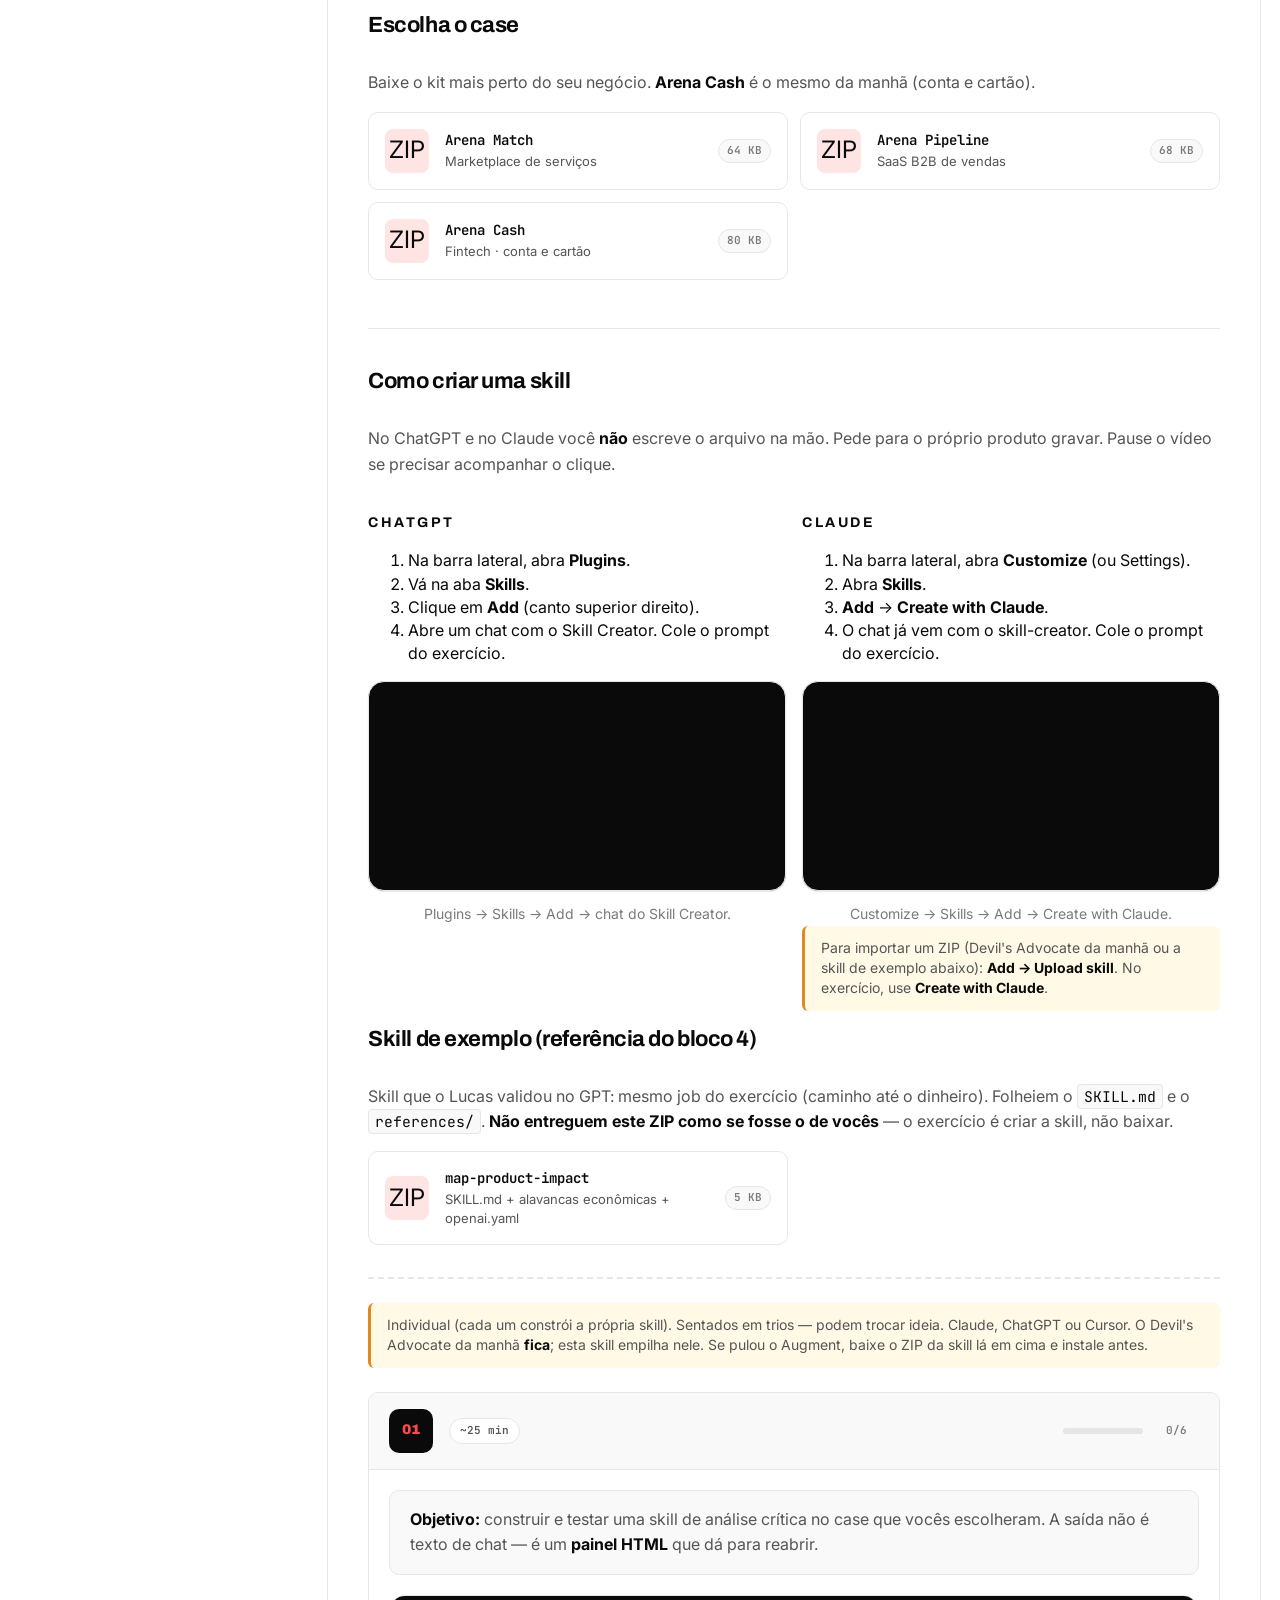
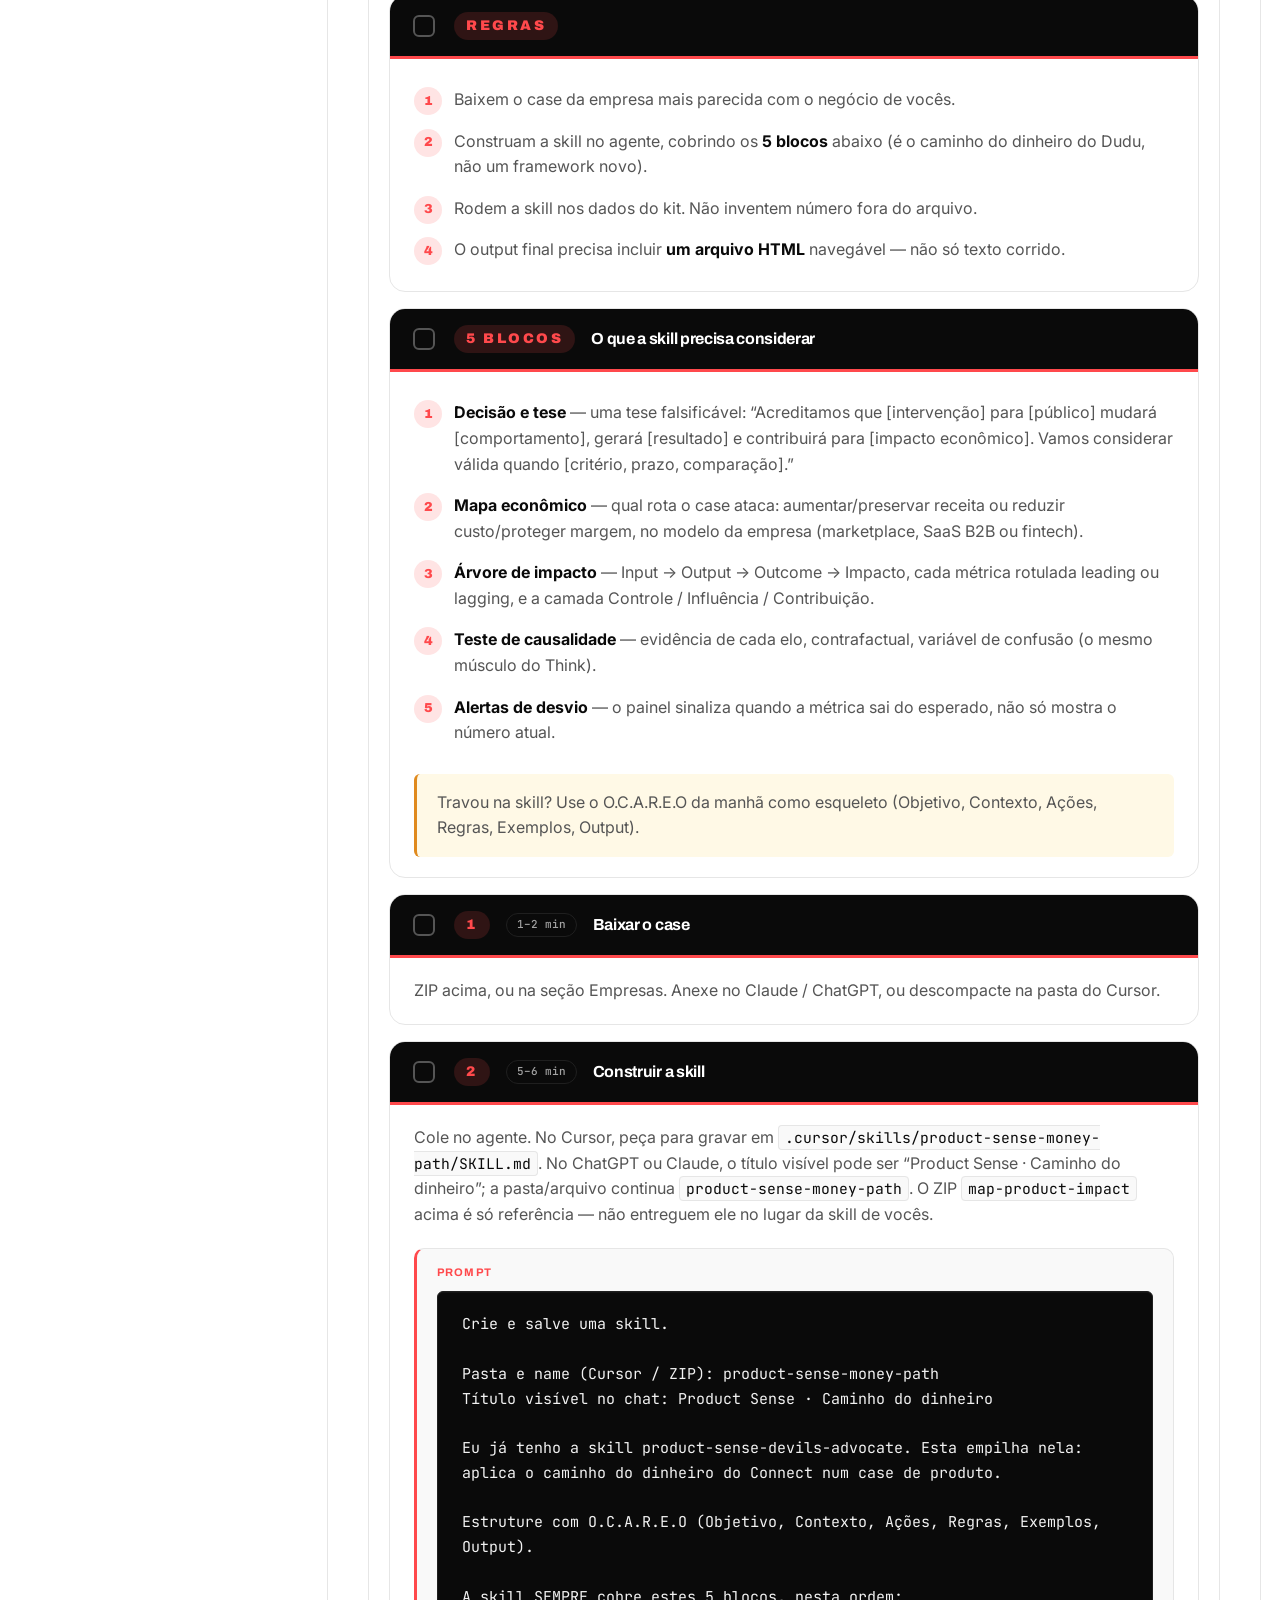
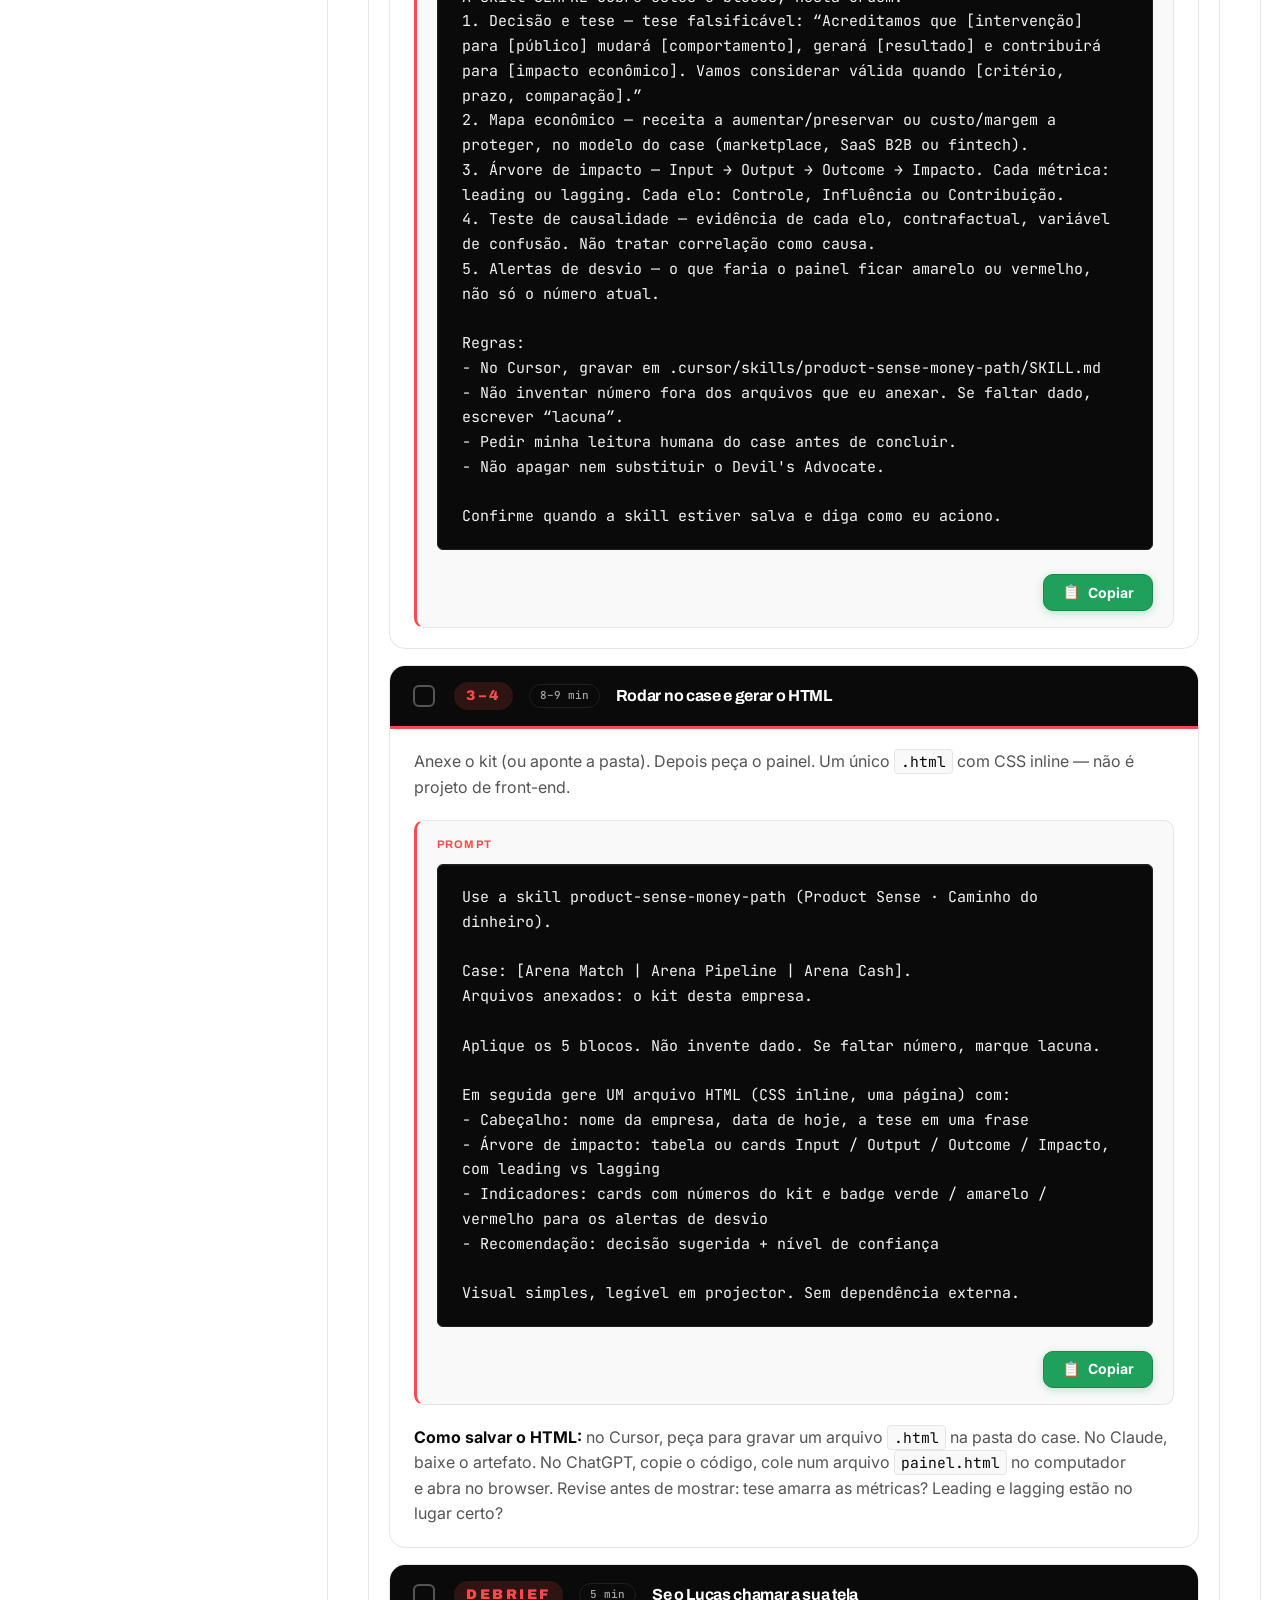
==== commit e874b029: "feat(guia): add Herbig, vibe-coding video, and GMAT quiz link Students get the OKR hub, the Okamoto " ====
--- a/index.html
+++ b/index.html
@@ -24,6 +24,6 @@
 </main>
 <div data-include="partials/footer.html"></div>
 <button aria-label="Voltar ao topo" id="scroll-top" title="Voltar ao topo">↑</button>
-<script src="app.js?v=7"></script>
+<script src="app.js?v=8"></script>
 </body>
 </html>
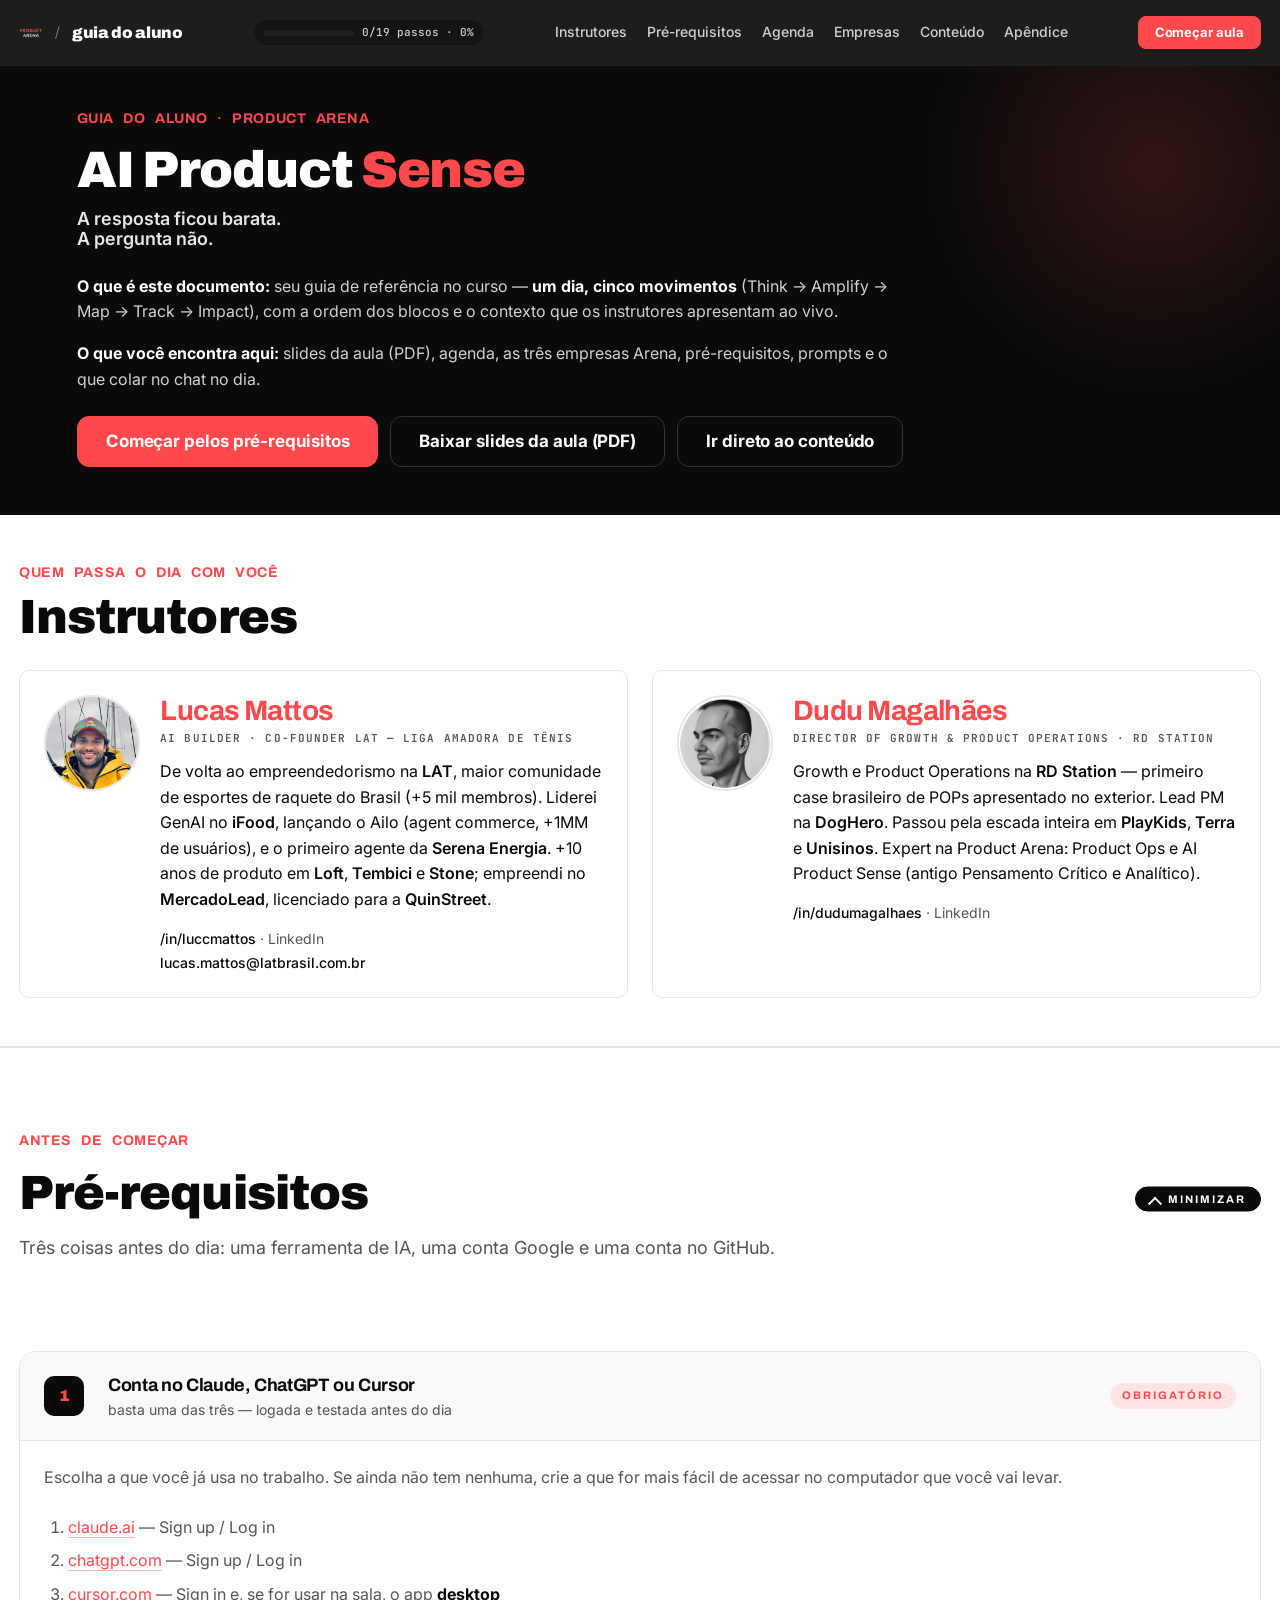
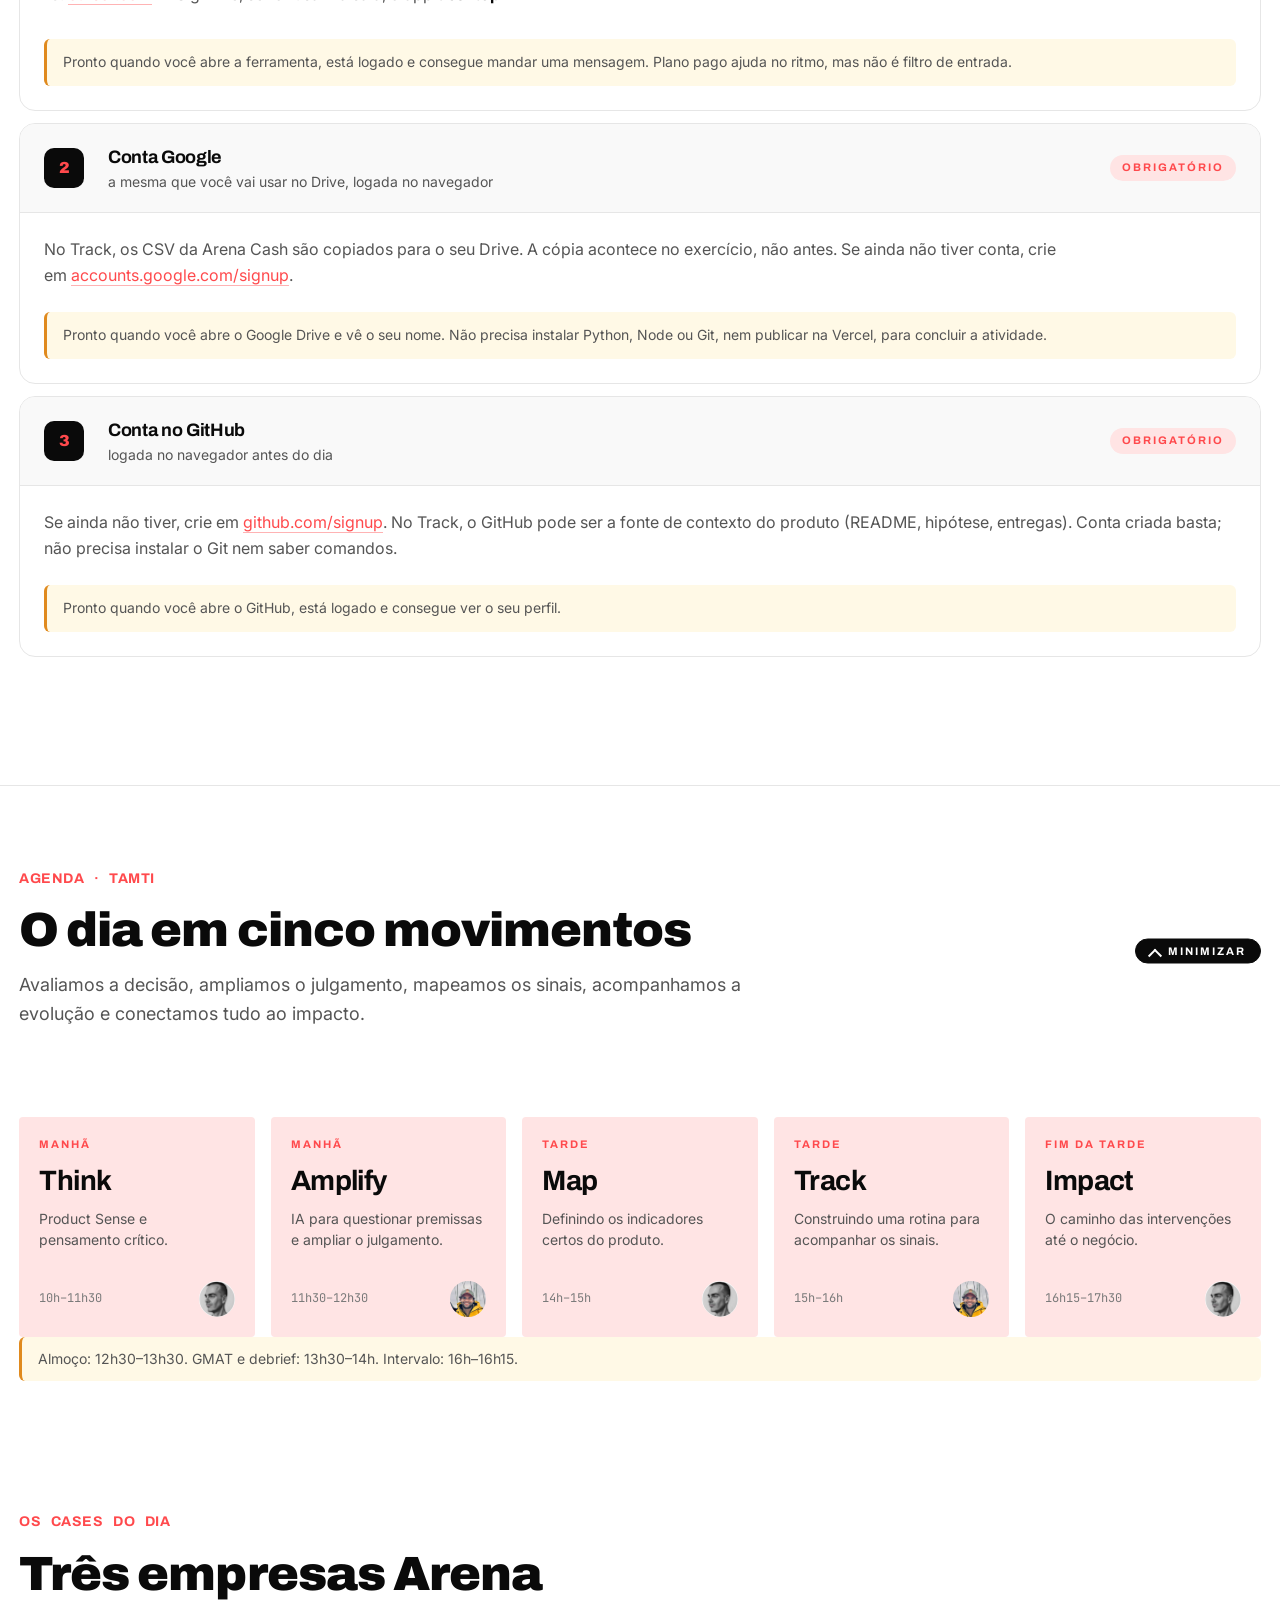
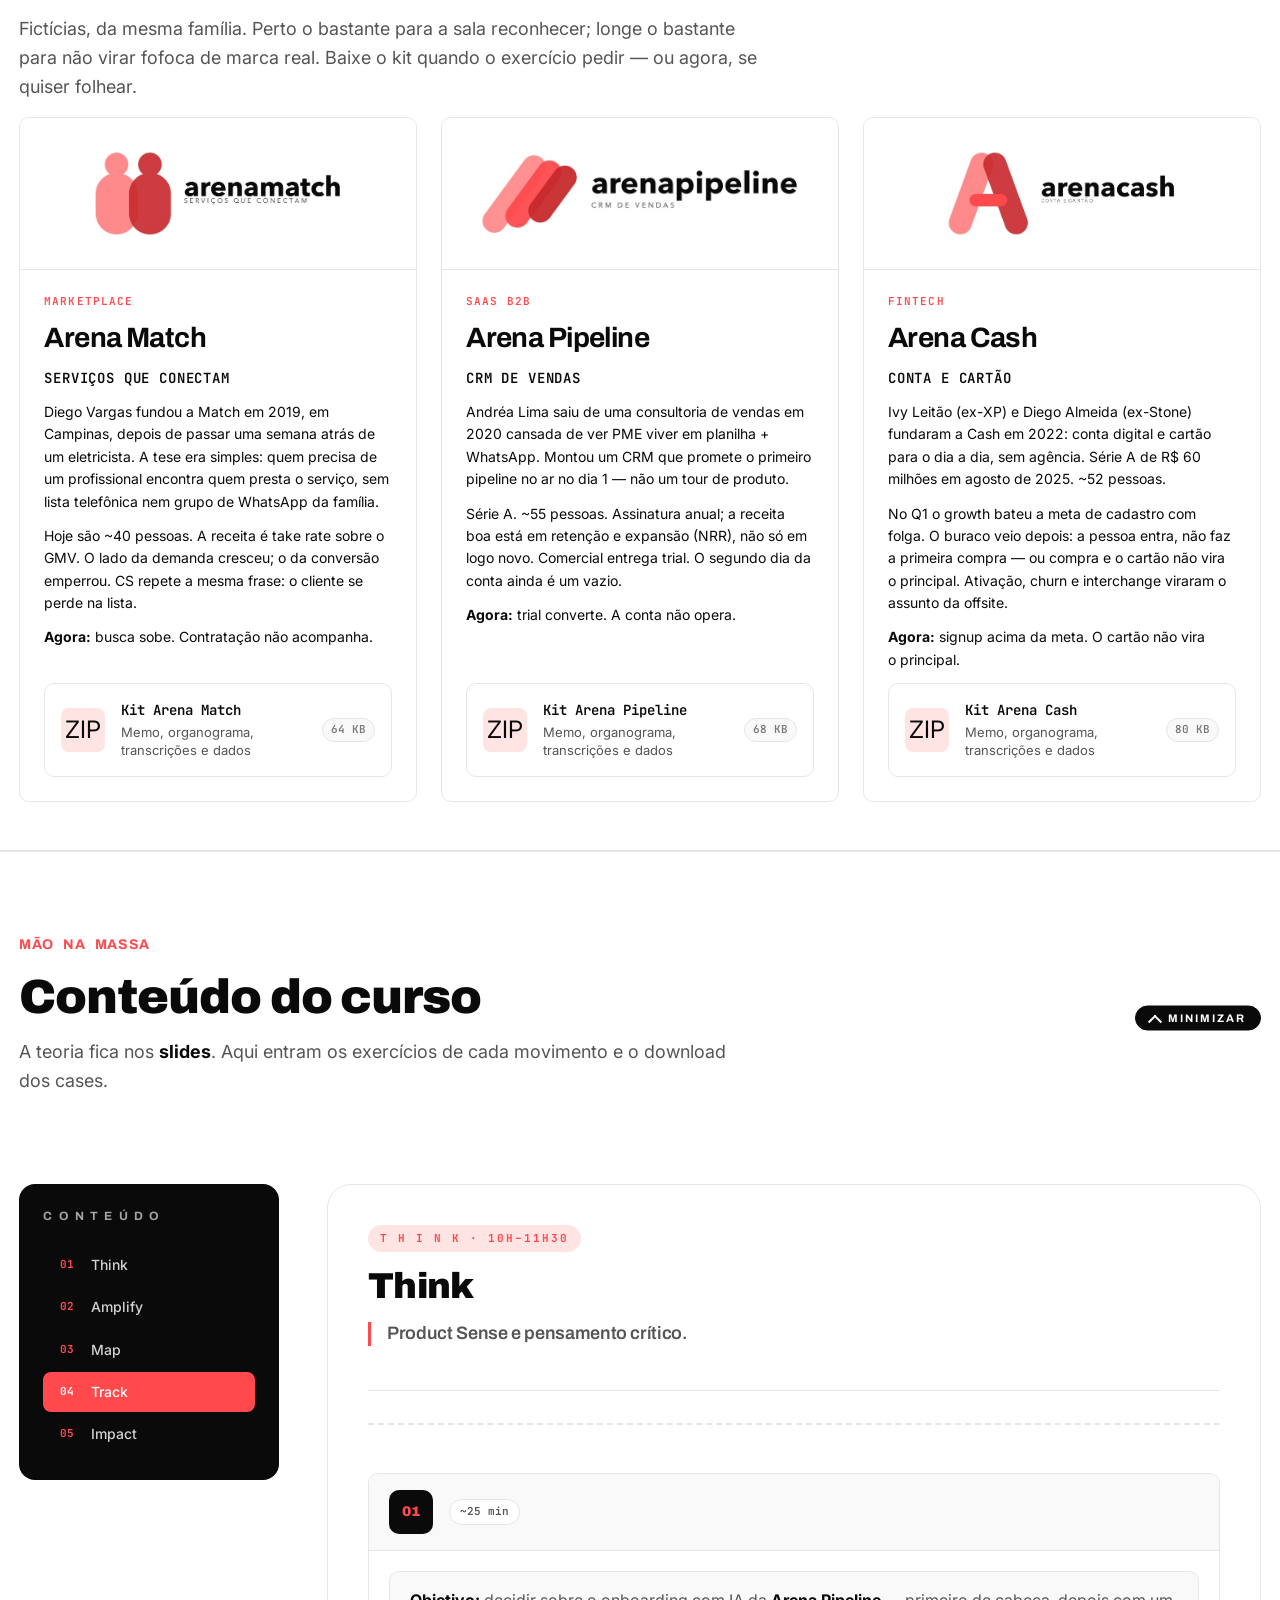
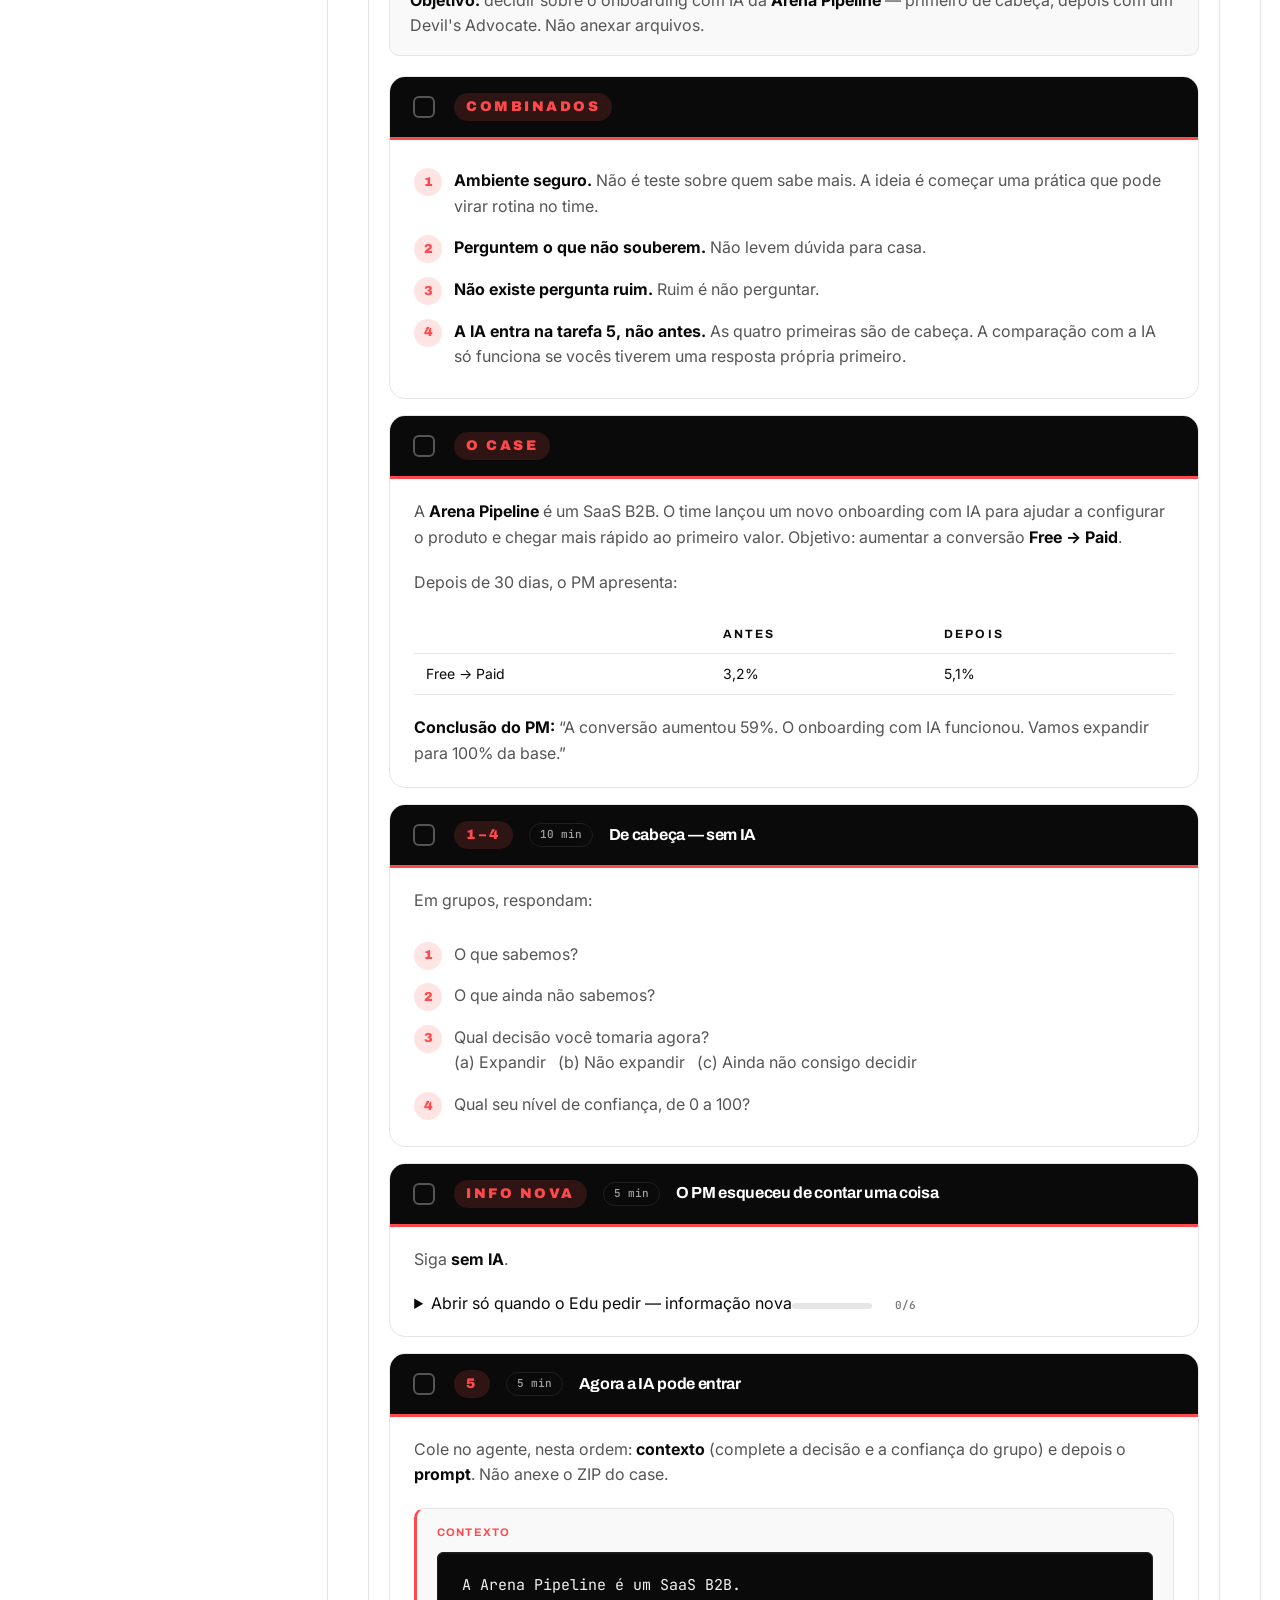
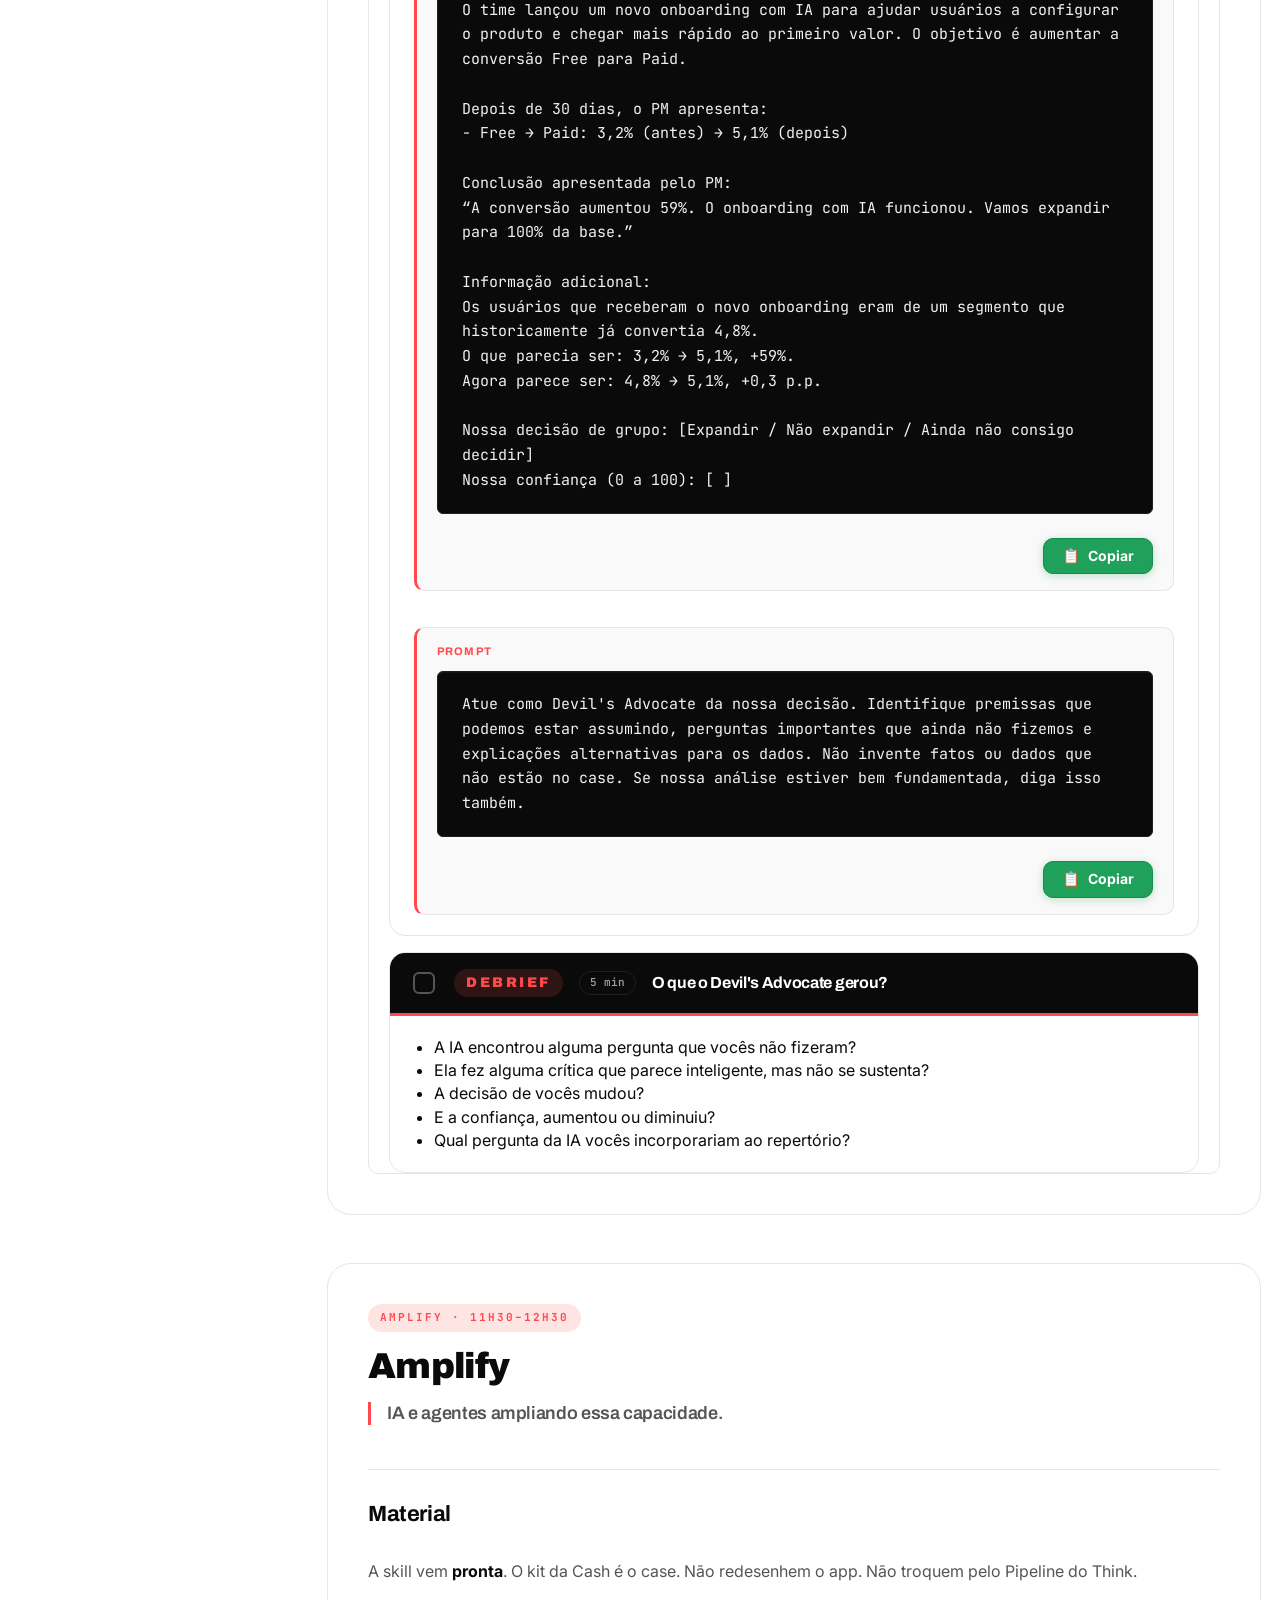
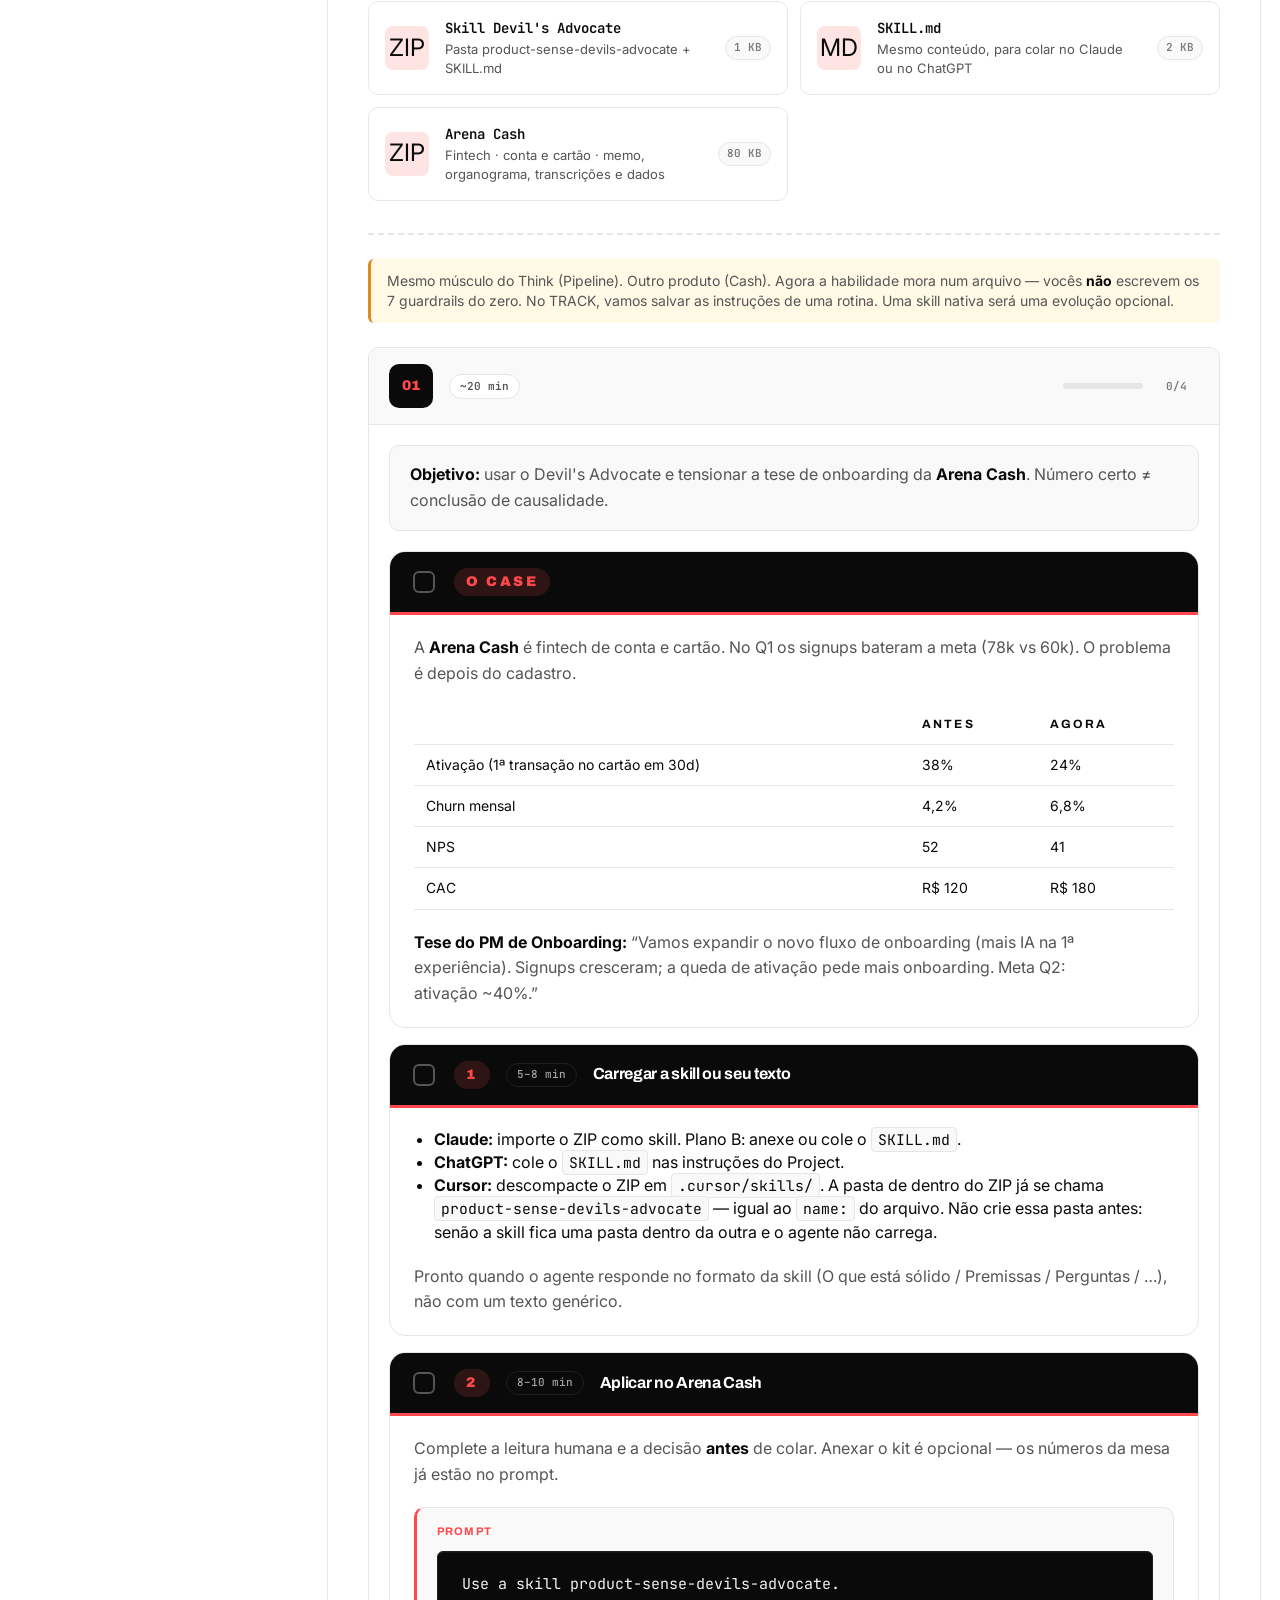
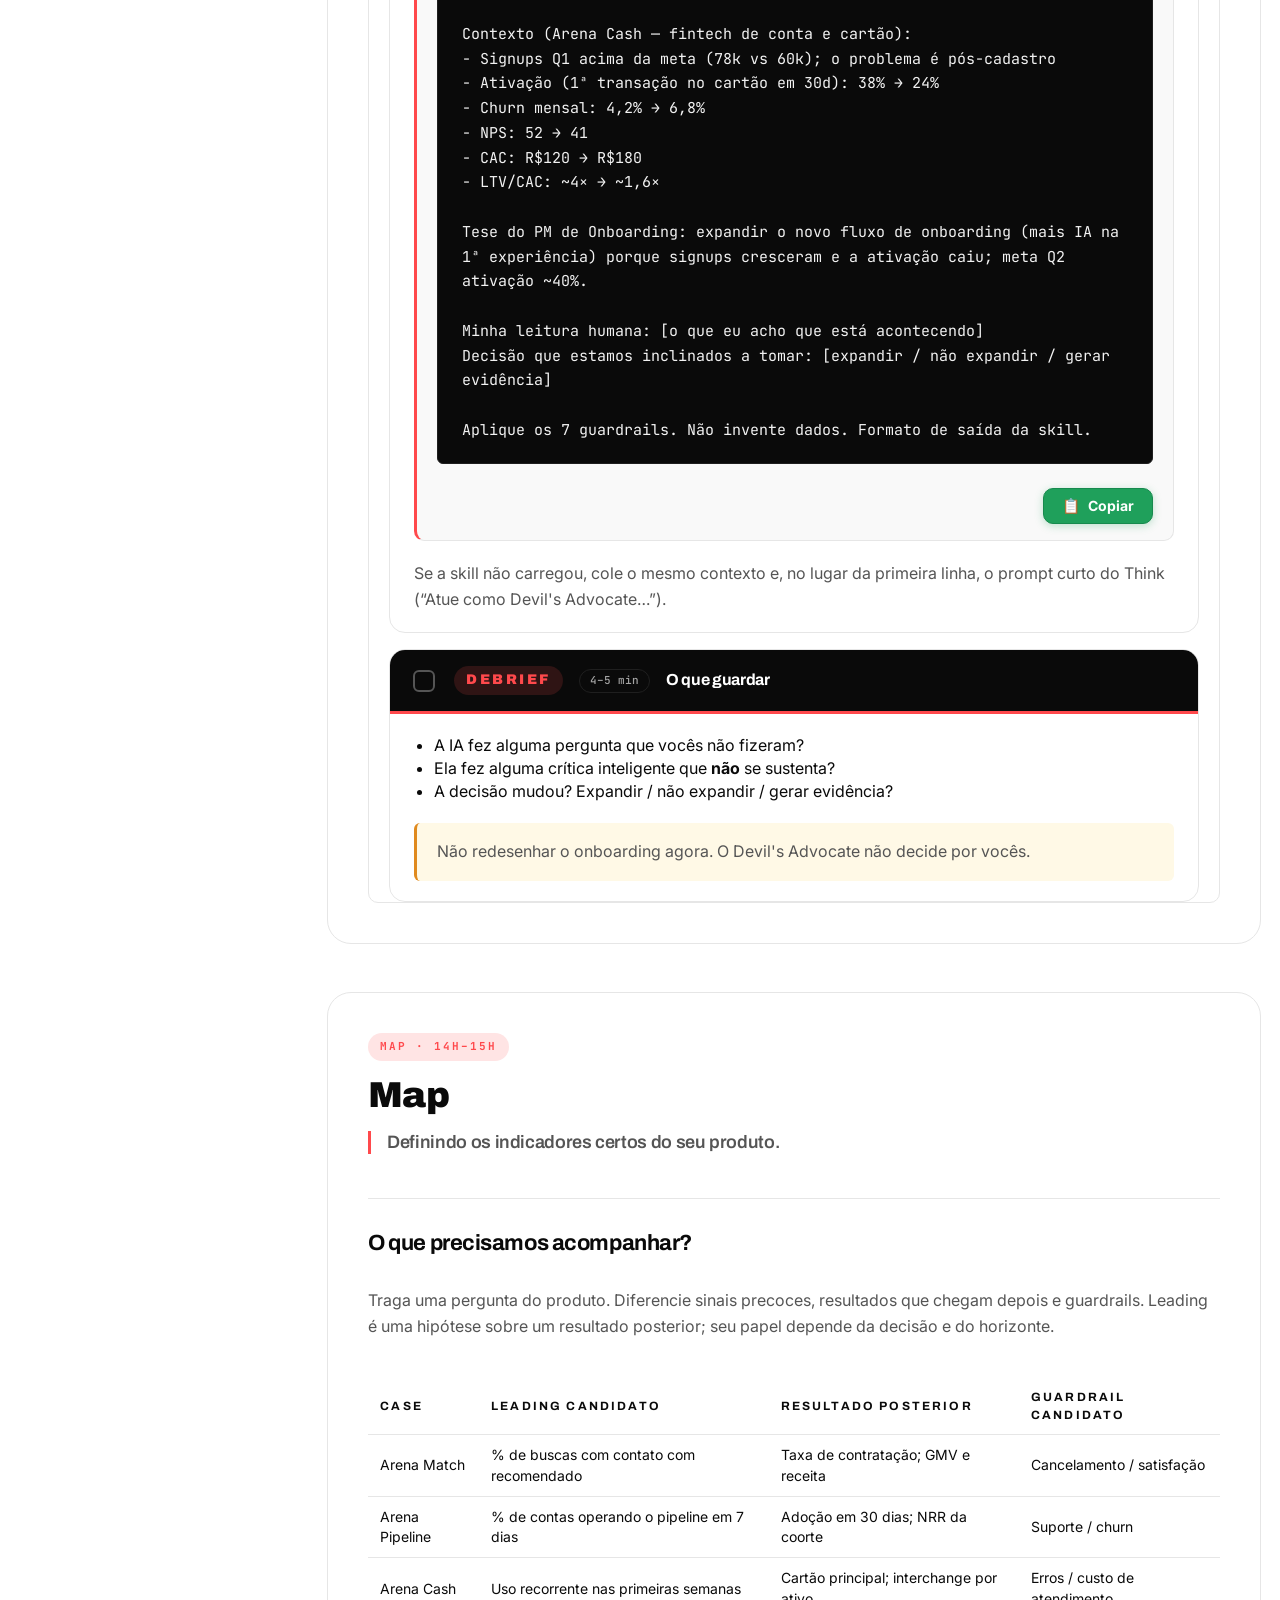
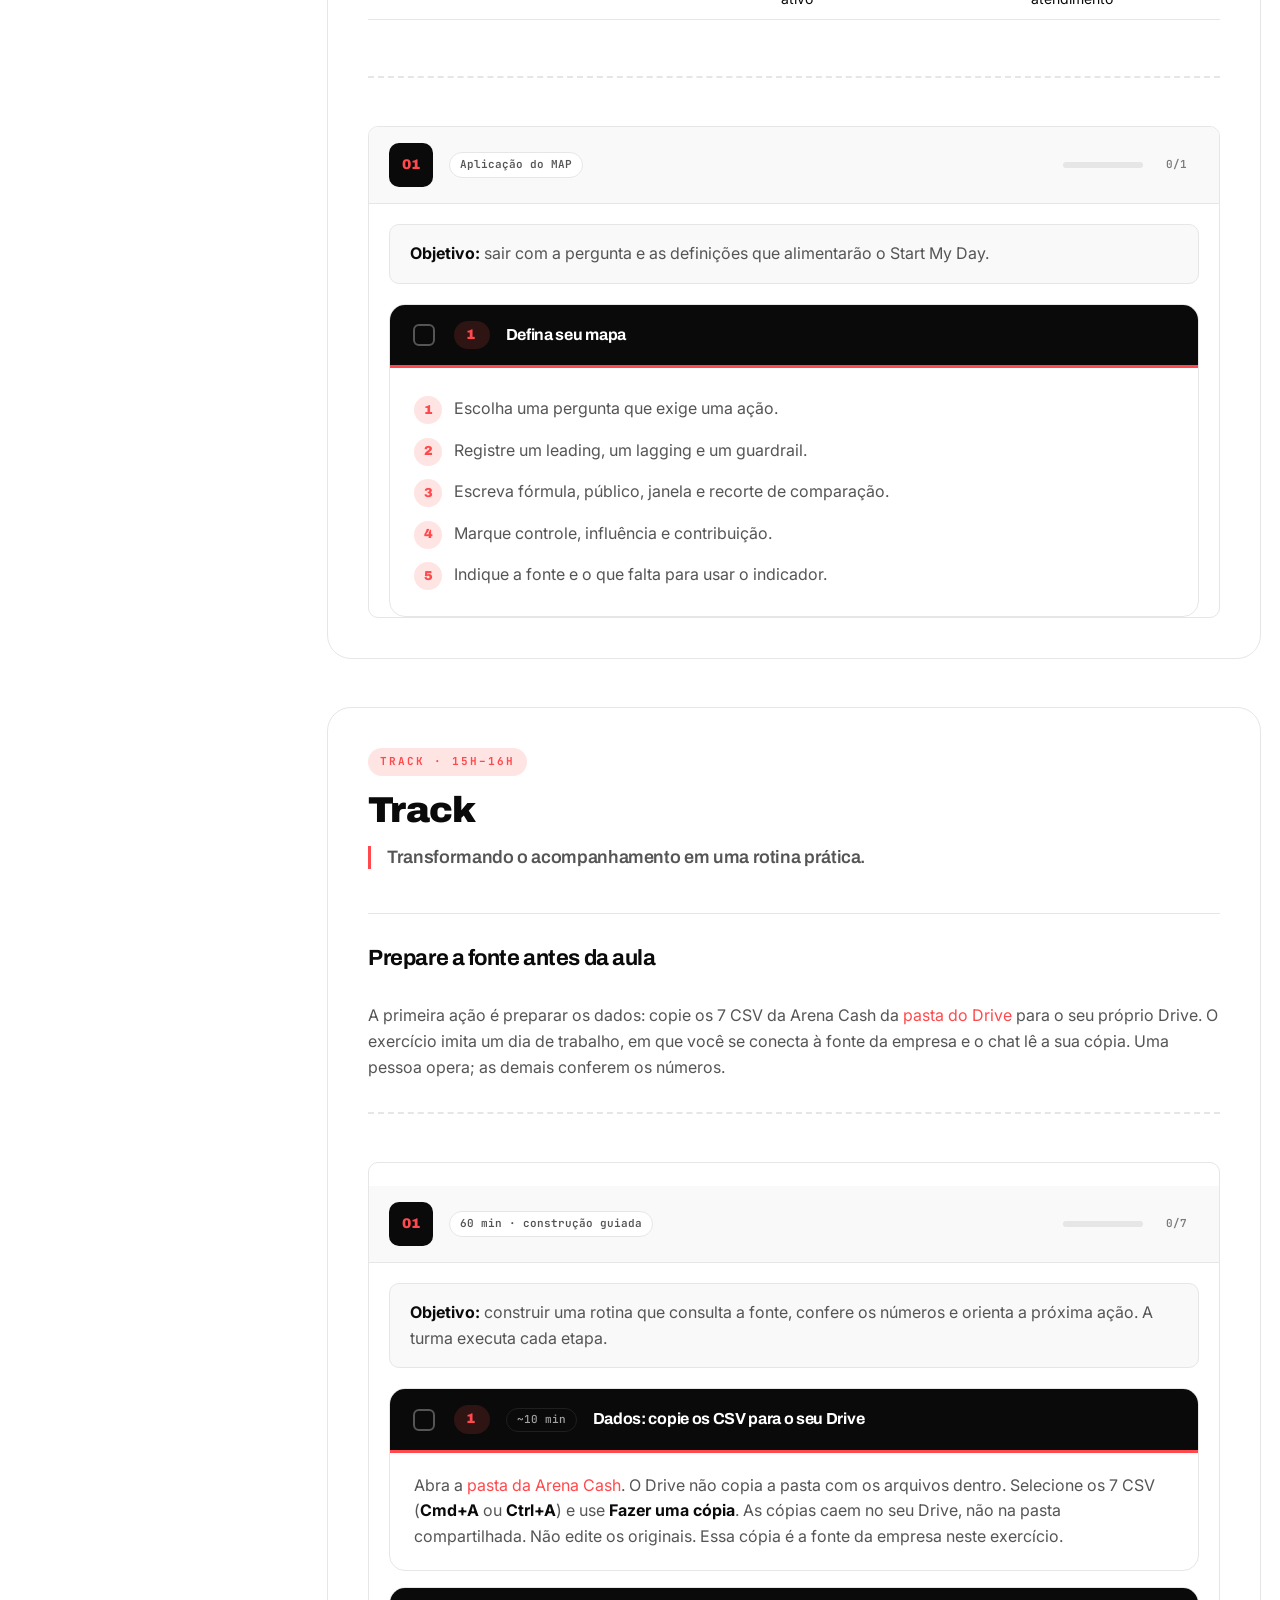
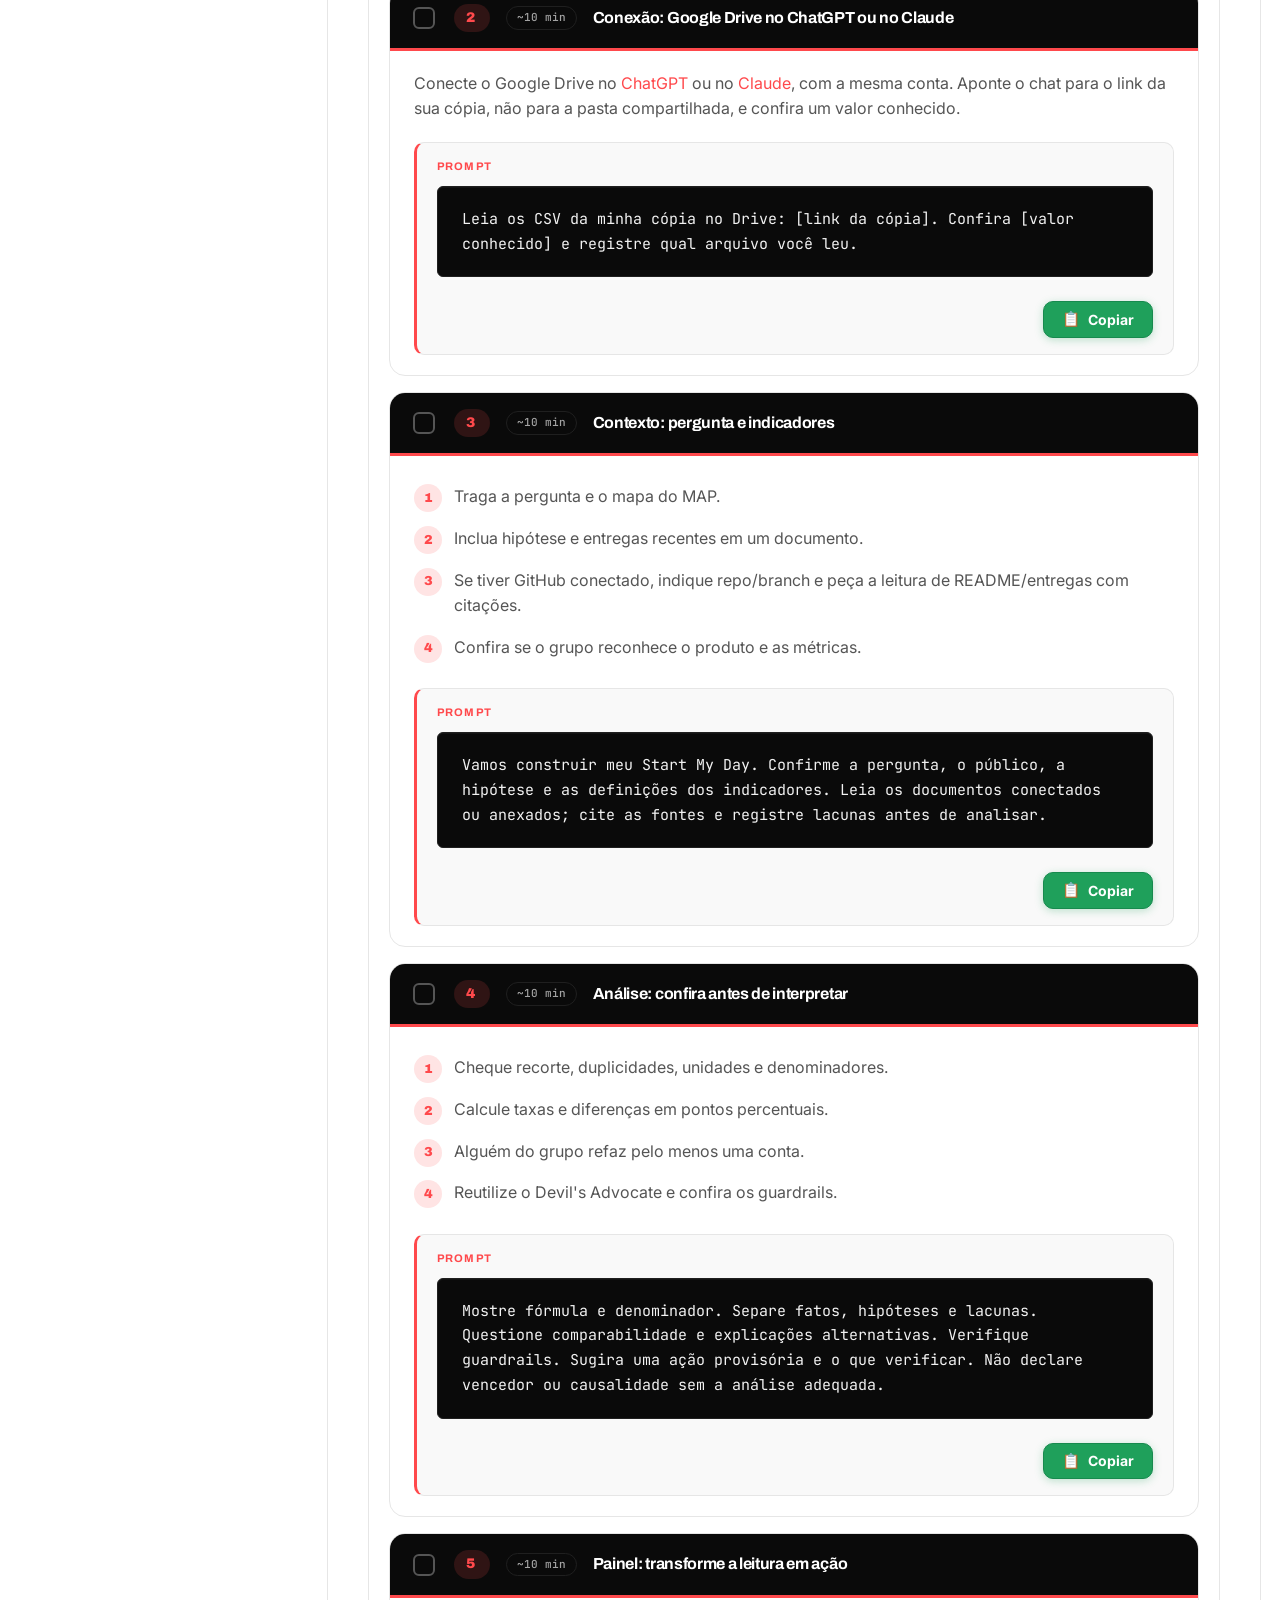
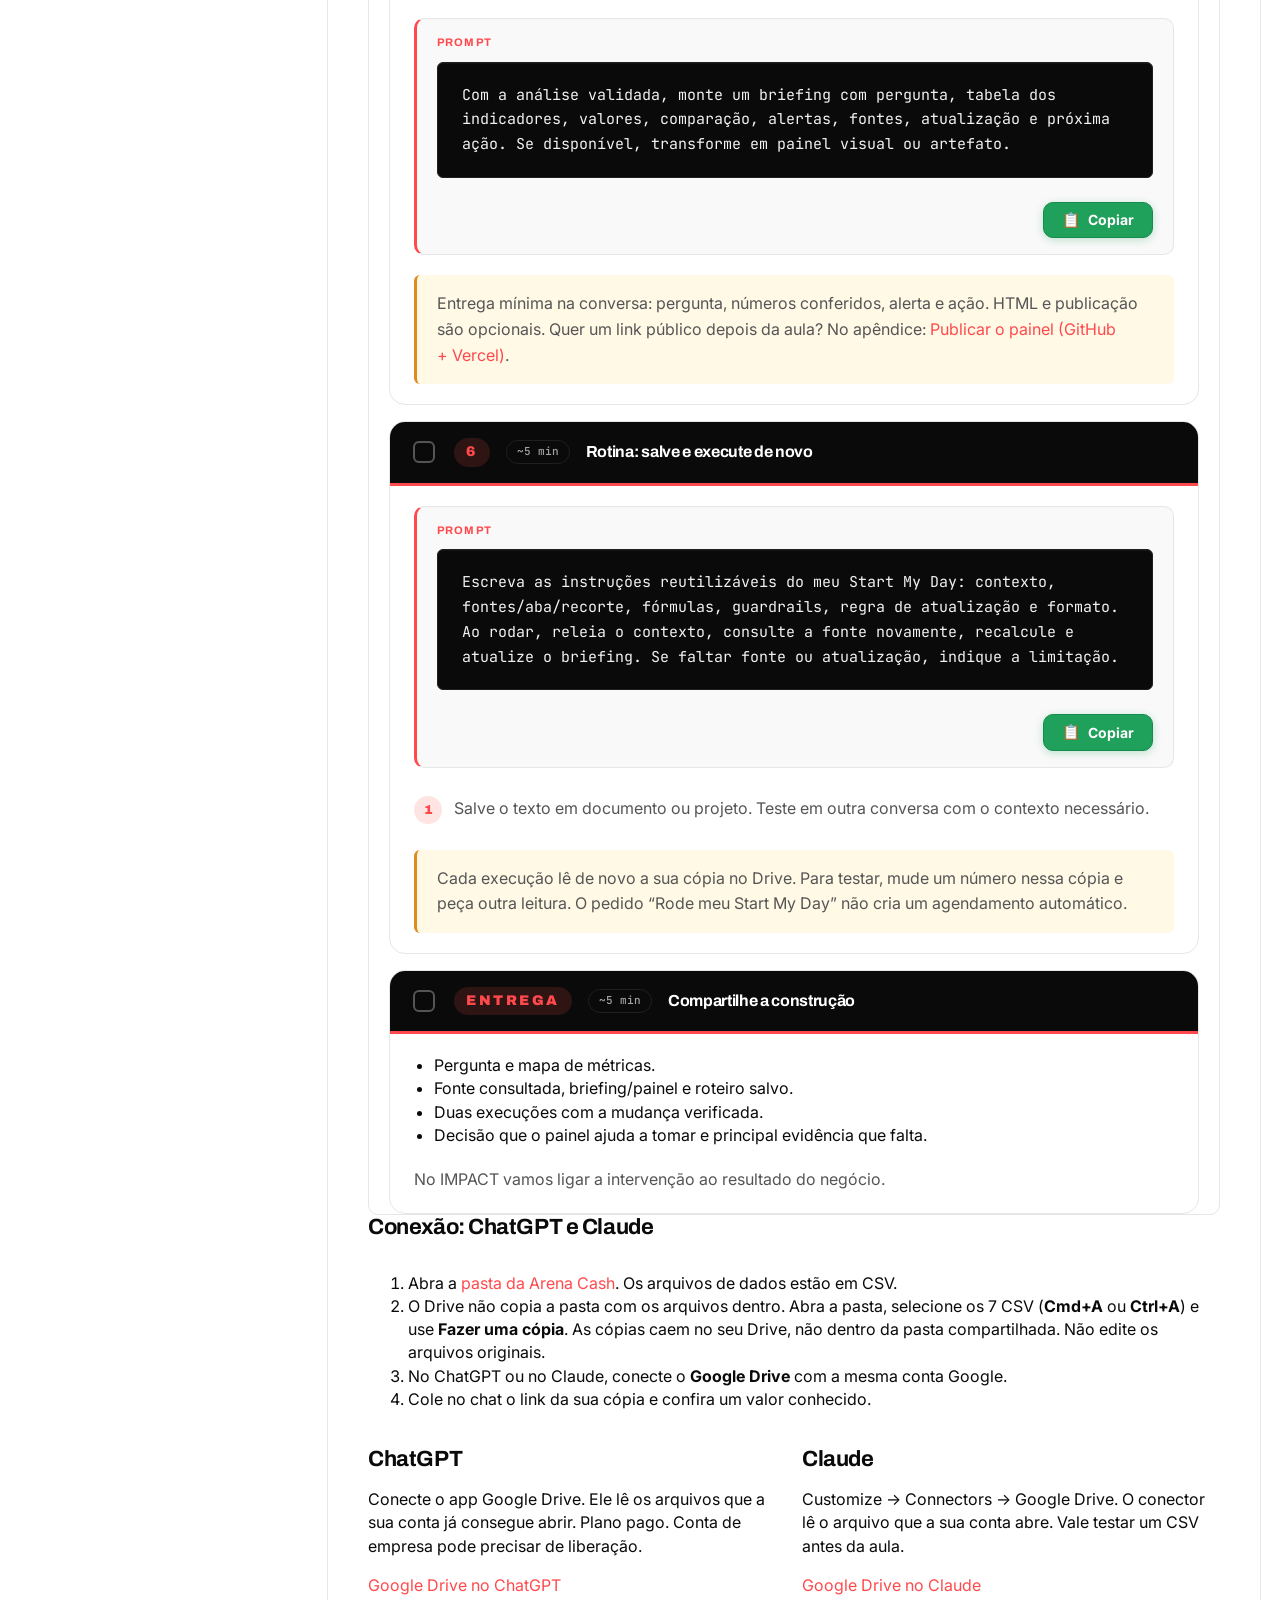
==== commit dfab5870: "docs(guia): connect Track to Drive CSV copies Co-authored-by: Cursor <cursoragent@cursor.com>" ====
--- a/index.html
+++ b/index.html
@@ -4,12 +4,12 @@
 <meta charset="utf-8"/>
 <meta content="width=device-width, initial-scale=1.0" name="viewport"/>
 <title>Guia do Aluno — AI Product Sense | Product Arena</title>
-<meta content="Guia do Aluno (AI Product Sense): um dia em quatro movimentos — Think, Augment, Connect, Build." name="description"/>
+<meta content="Guia do Aluno (AI Product Sense): um dia em cinco movimentos — Think, Amplify, Map, Track, Impact." name="description"/>
 <link rel="preconnect" href="https://fonts.googleapis.com"/>
 <link rel="preconnect" href="https://fonts.gstatic.com" crossorigin/>
 <link href="https://fonts.googleapis.com/css2?family=Archivo:wght@400;700;900&amp;family=Inter:wght@400;600;700&amp;family=JetBrains+Mono:wght@400;600&amp;display=swap" rel="stylesheet"/>
 <link rel="icon" href="assets/logo-pa.png"/>
-<link href="styles.css?v=10" rel="stylesheet"/>
+<link href="styles.css?v=11" rel="stylesheet"/>
 </head>
 <body>
 <div data-include="partials/topbar.html"></div>
@@ -24,6 +24,6 @@
 </main>
 <div data-include="partials/footer.html"></div>
 <button aria-label="Voltar ao topo" id="scroll-top" title="Voltar ao topo">↑</button>
-<script src="app.js?v=8"></script>
+<script src="app.js?v=9"></script>
 </body>
 </html>
--- a/styles.css
+++ b/styles.css
@@ -479,7 +479,7 @@
 
 .agenda--day {
   display: grid;
-  grid-template-columns: repeat(4, minmax(0, 1fr));
+  grid-template-columns: repeat(5, minmax(0, 1fr));
   gap: var(--s-4);
   align-items: stretch;
 }
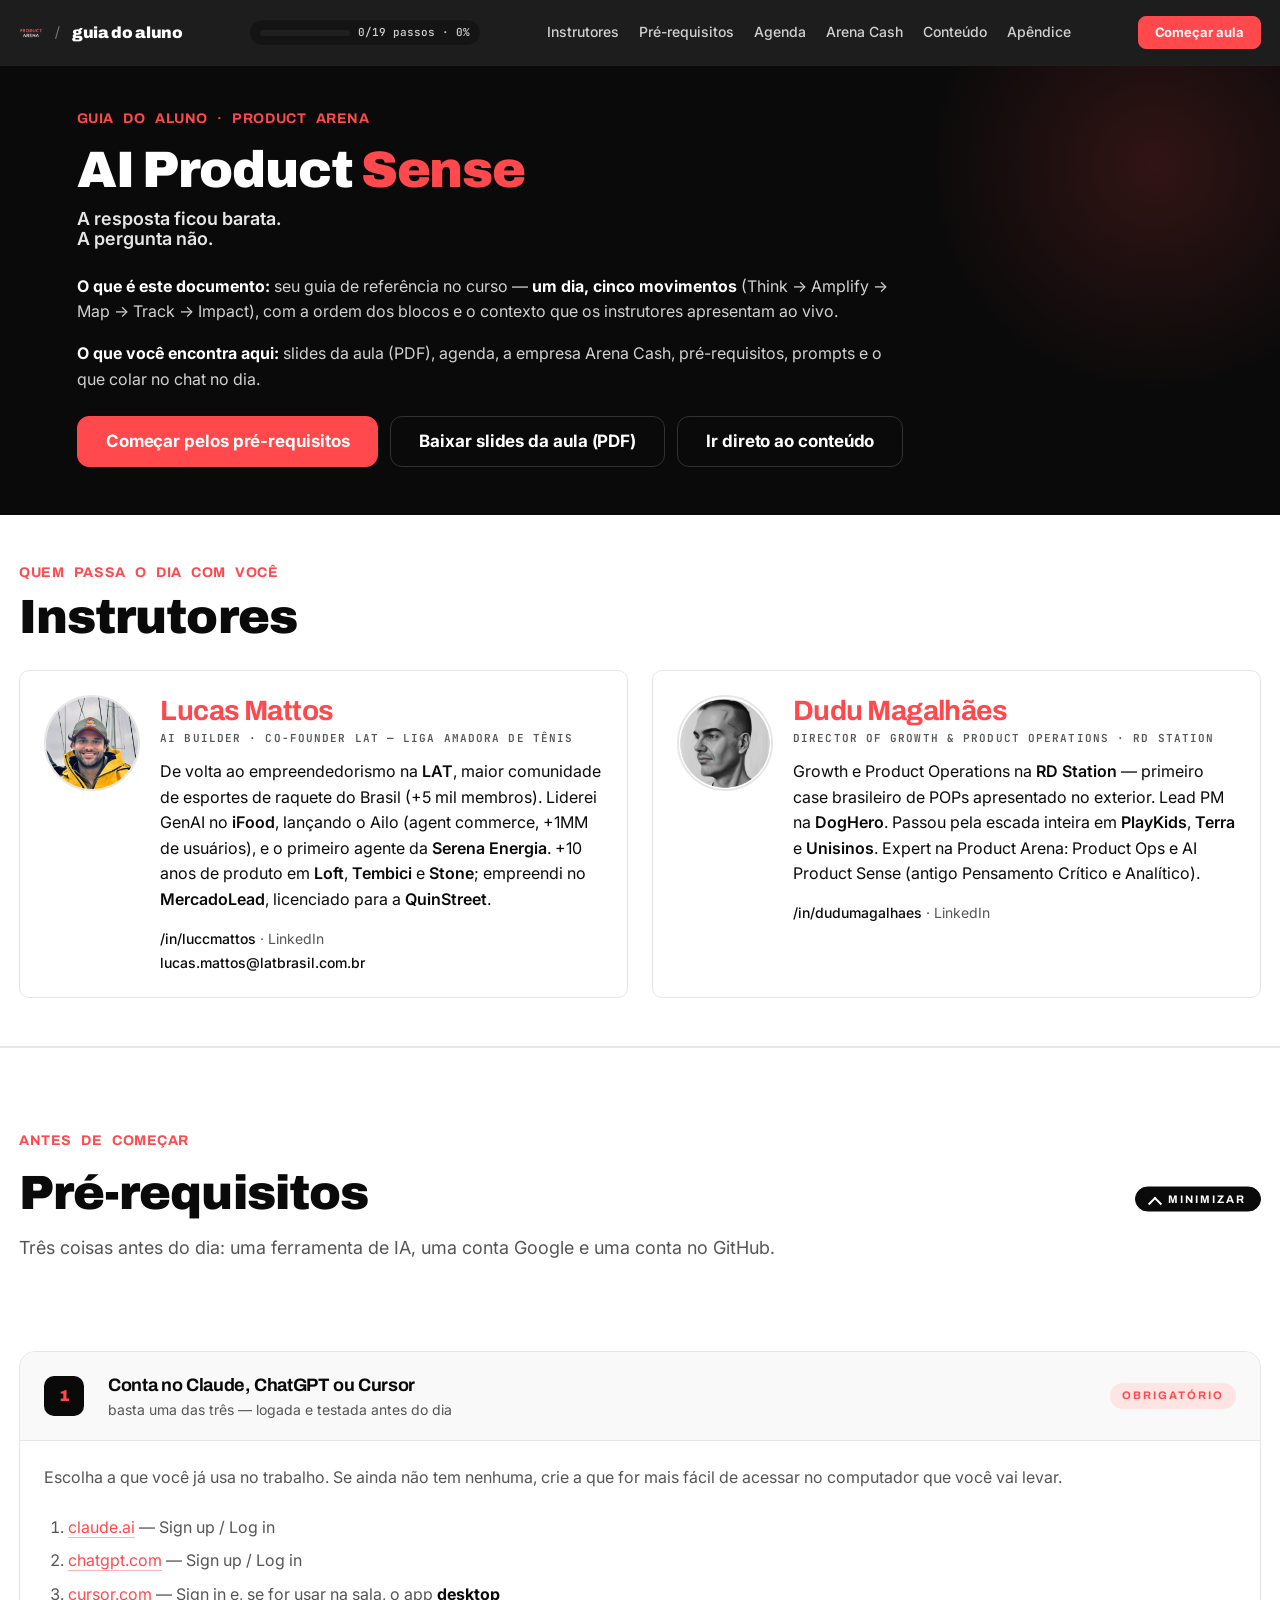
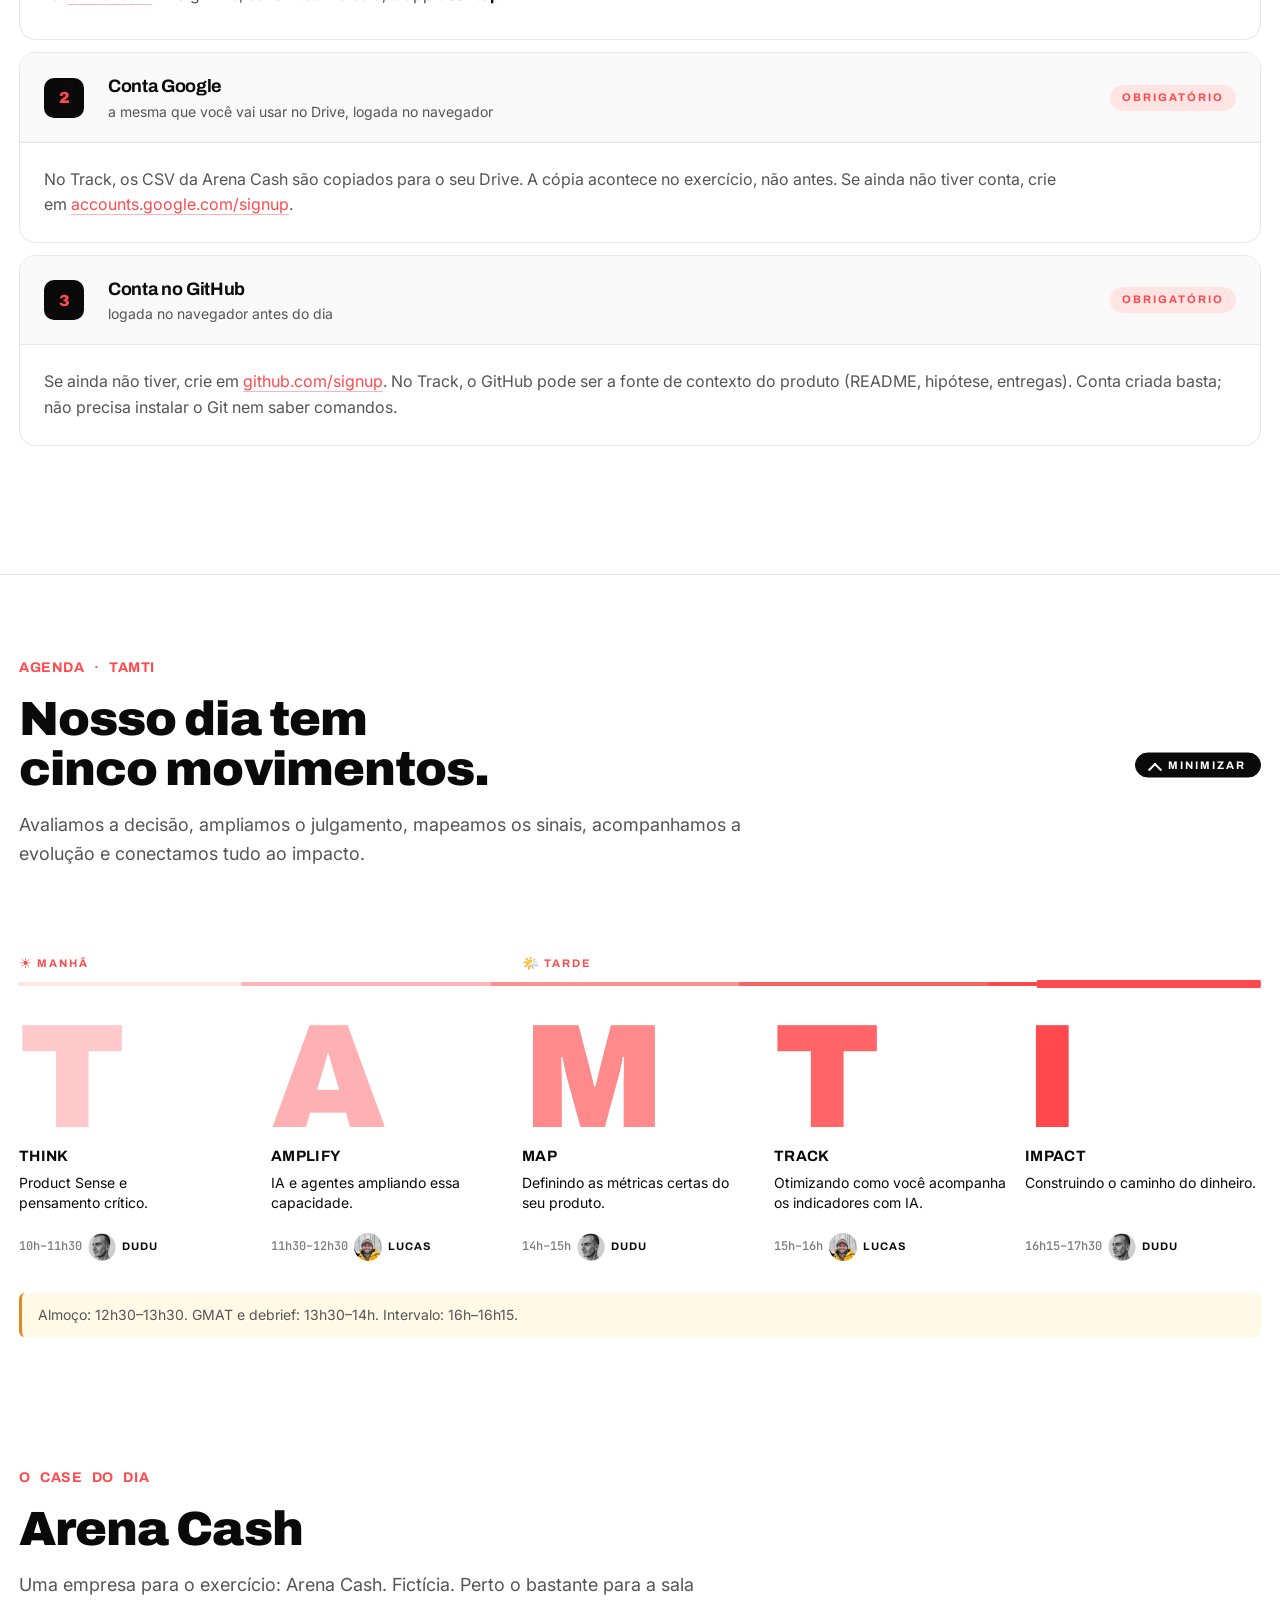
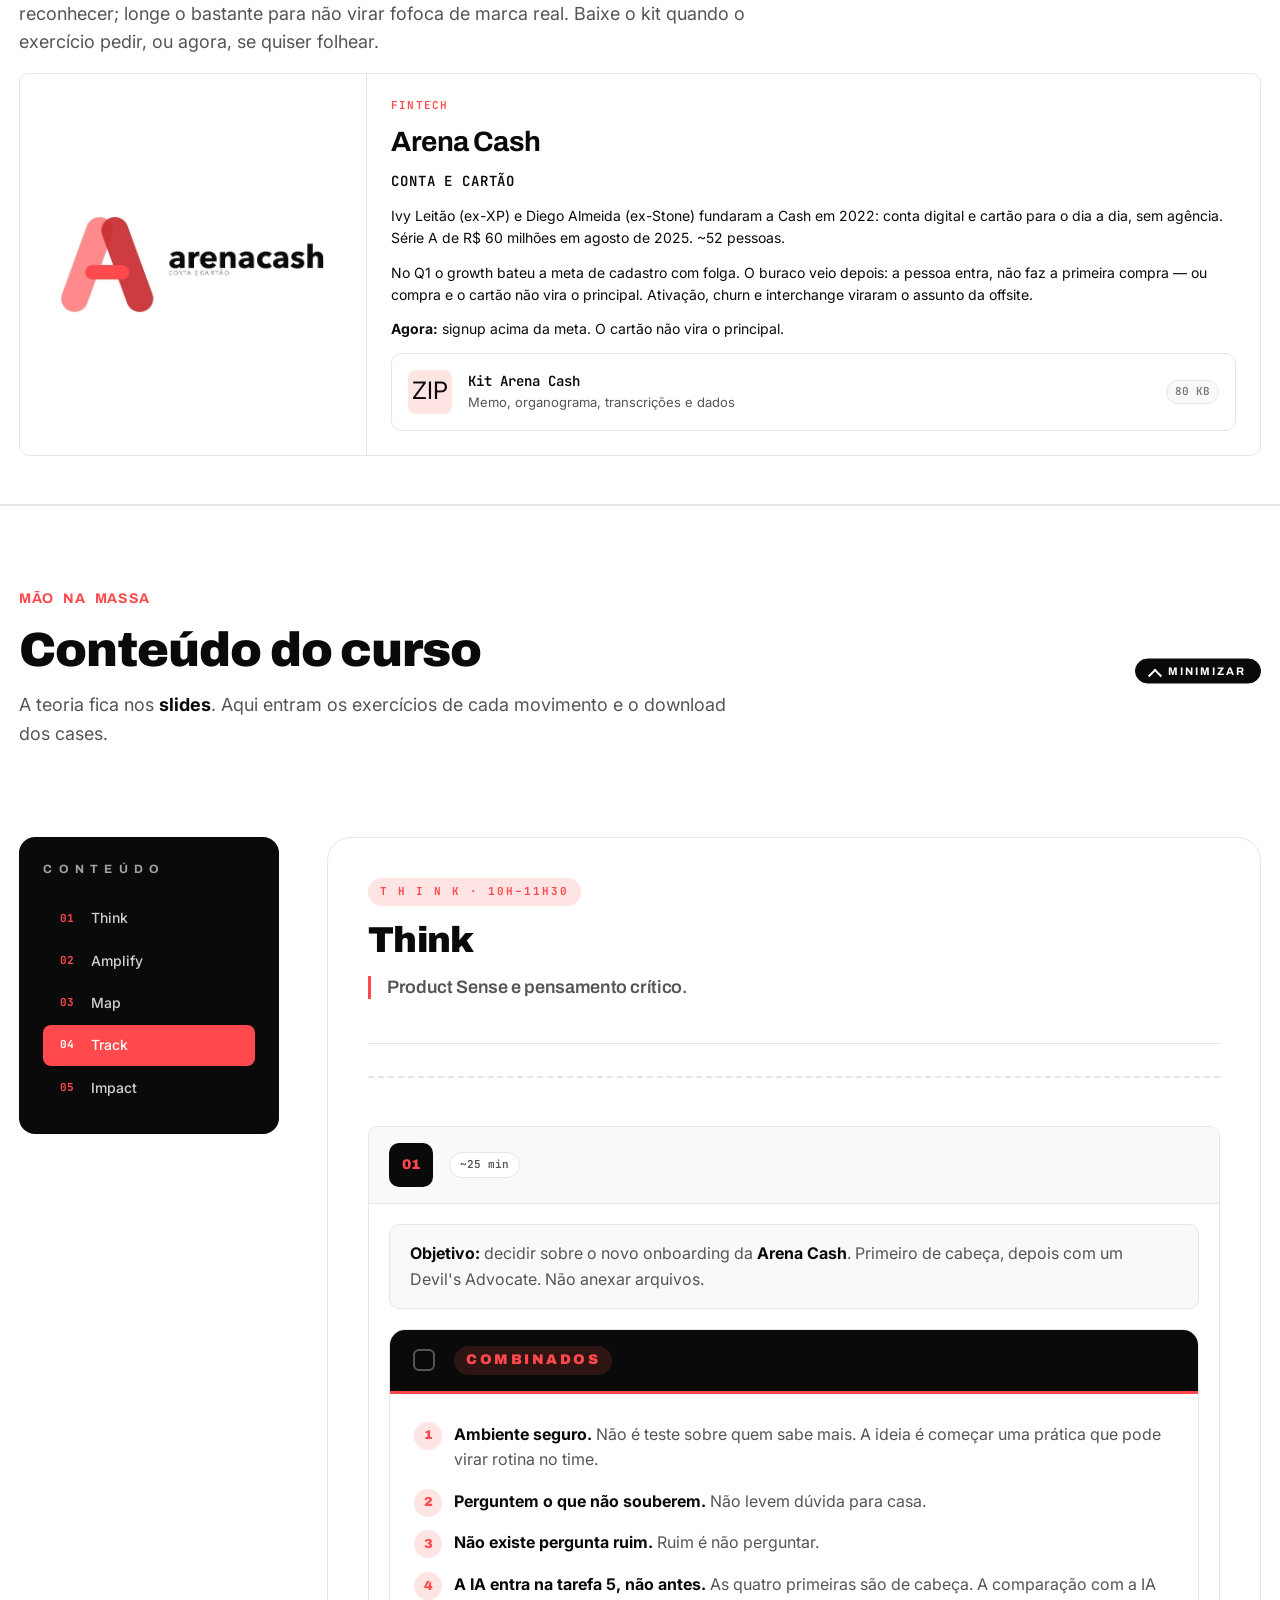
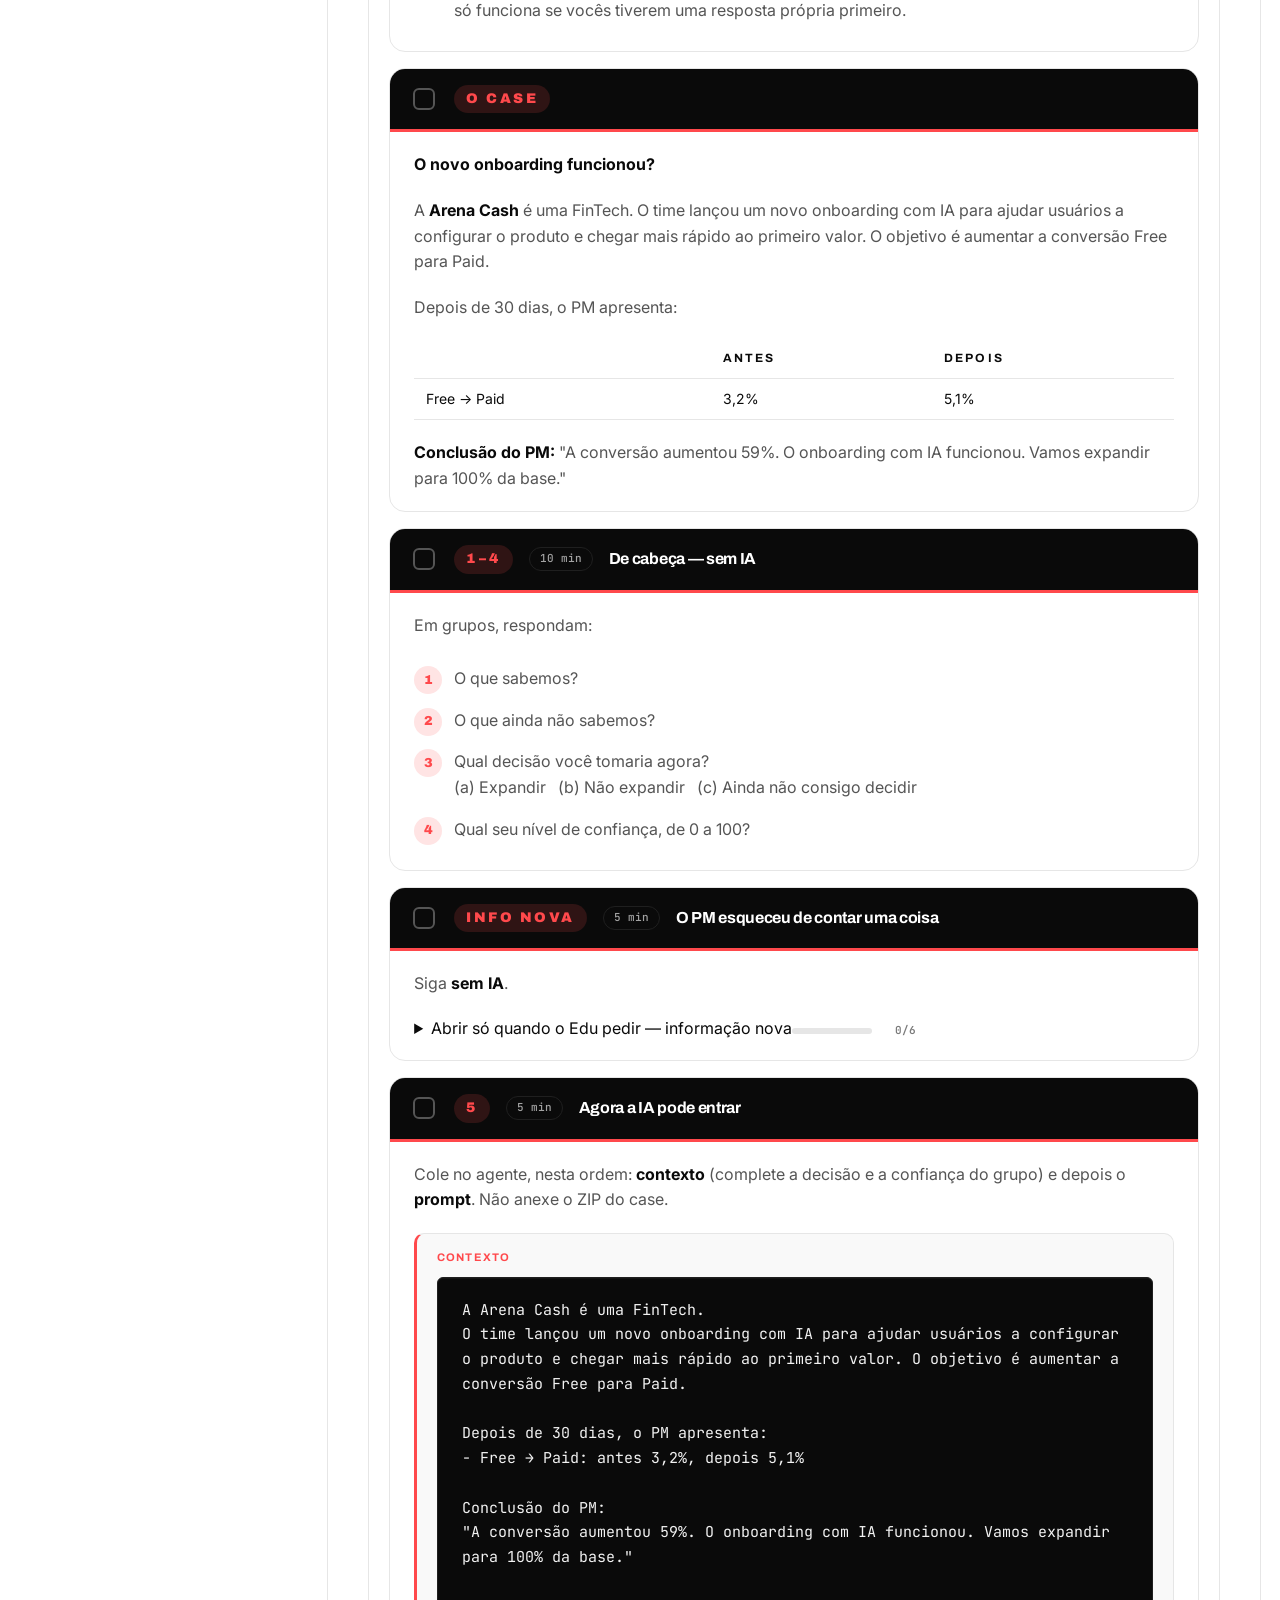
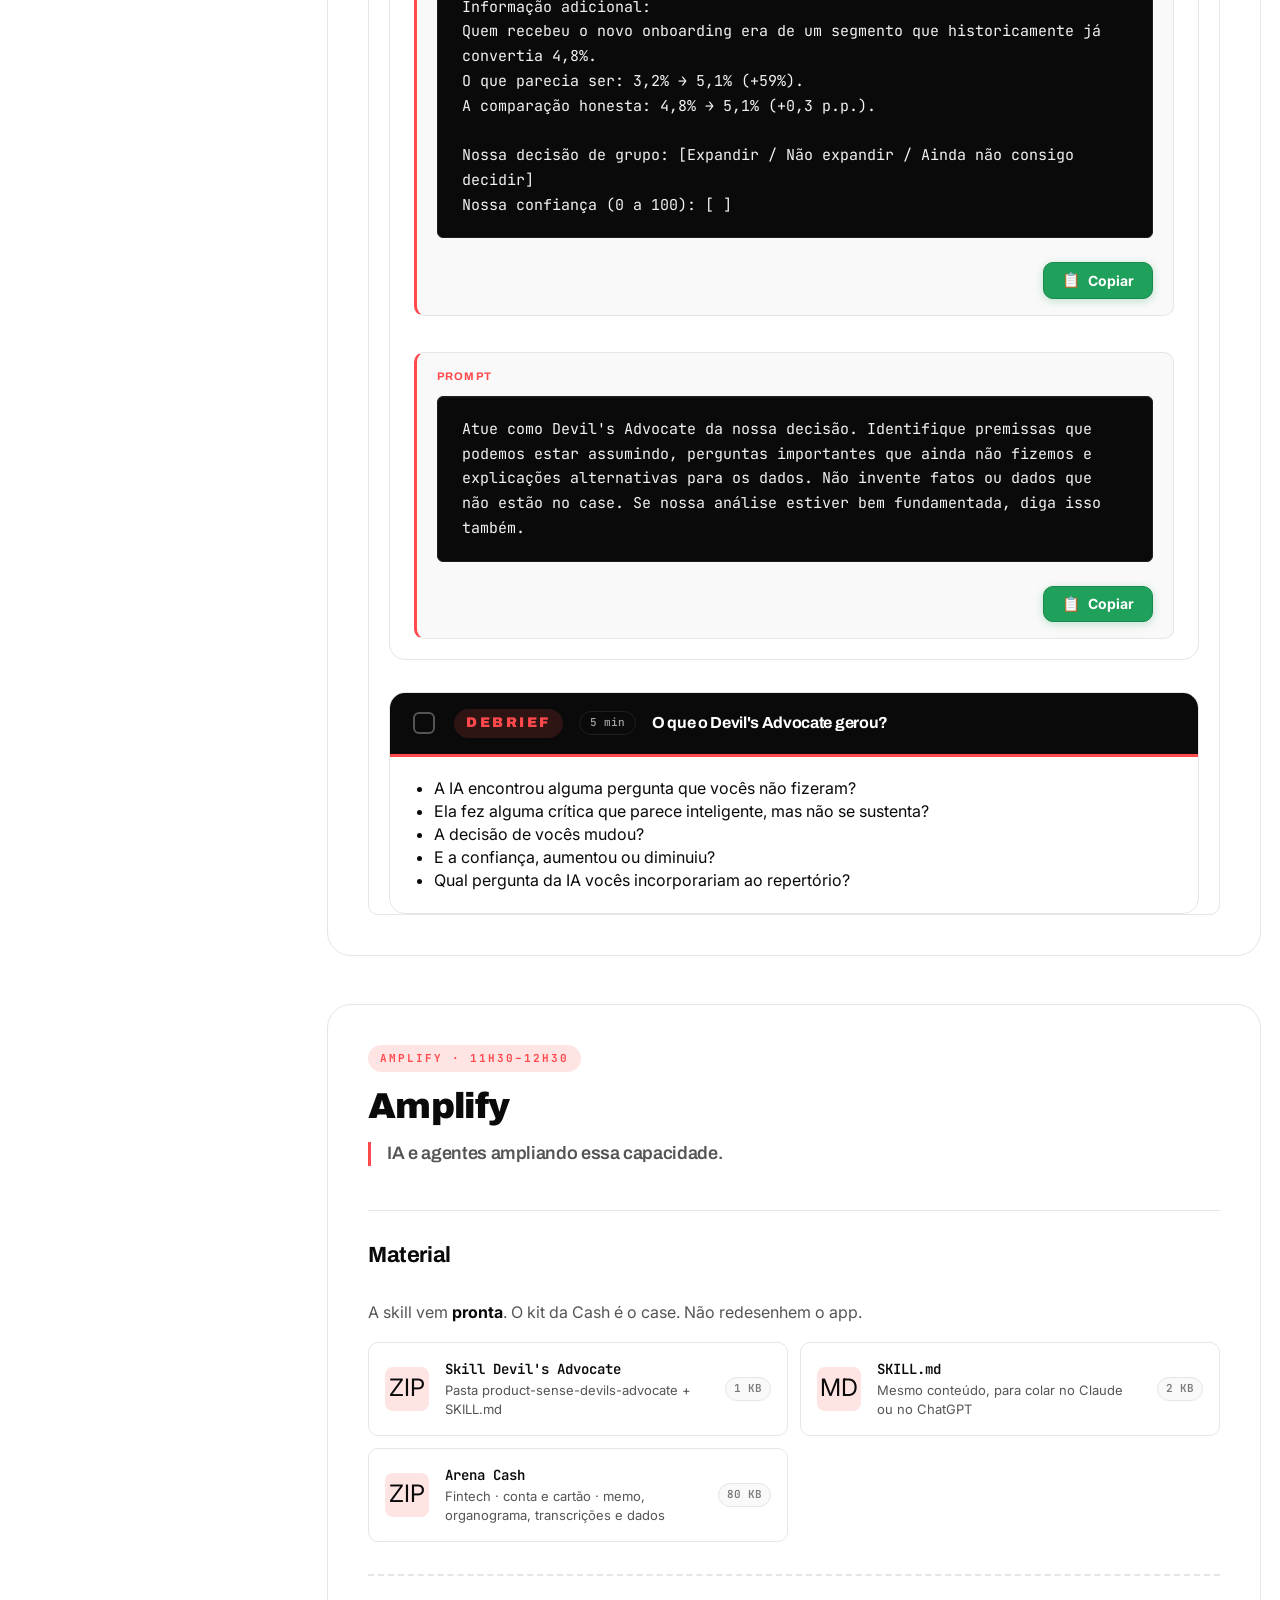
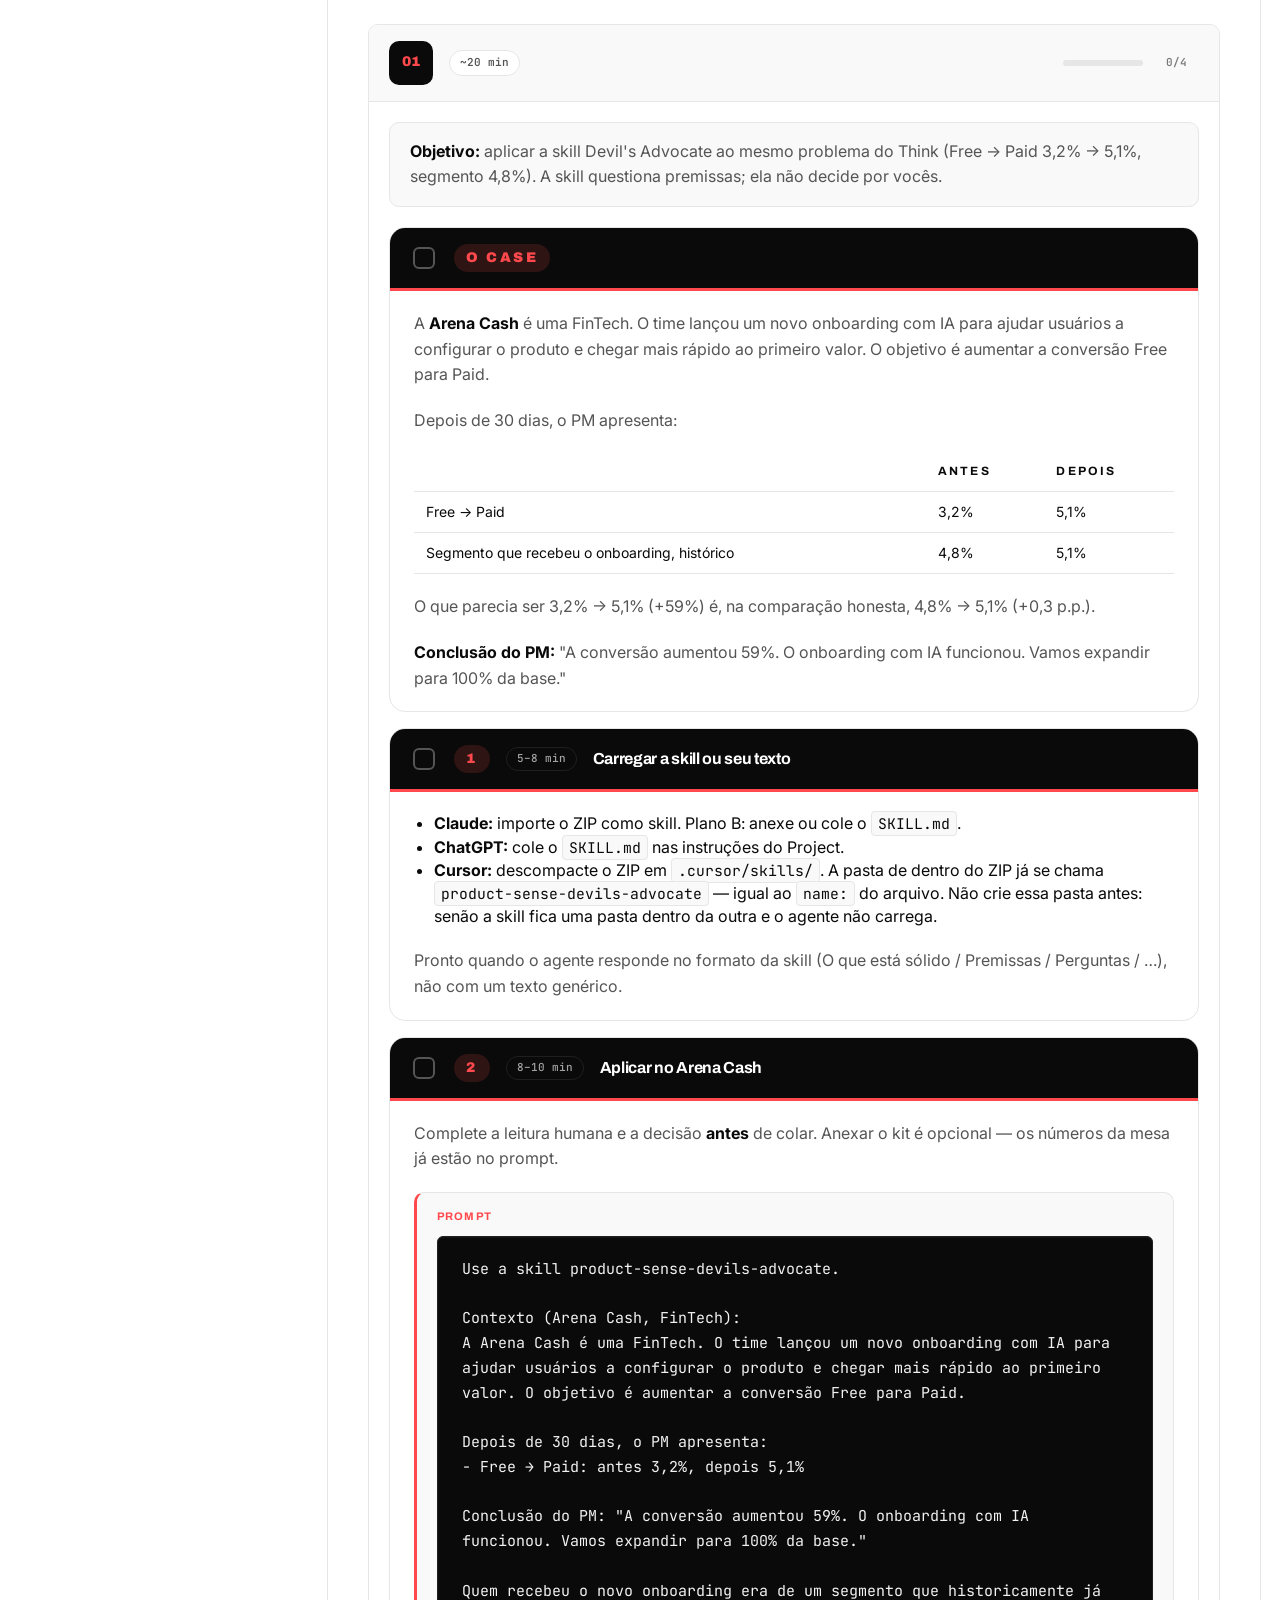
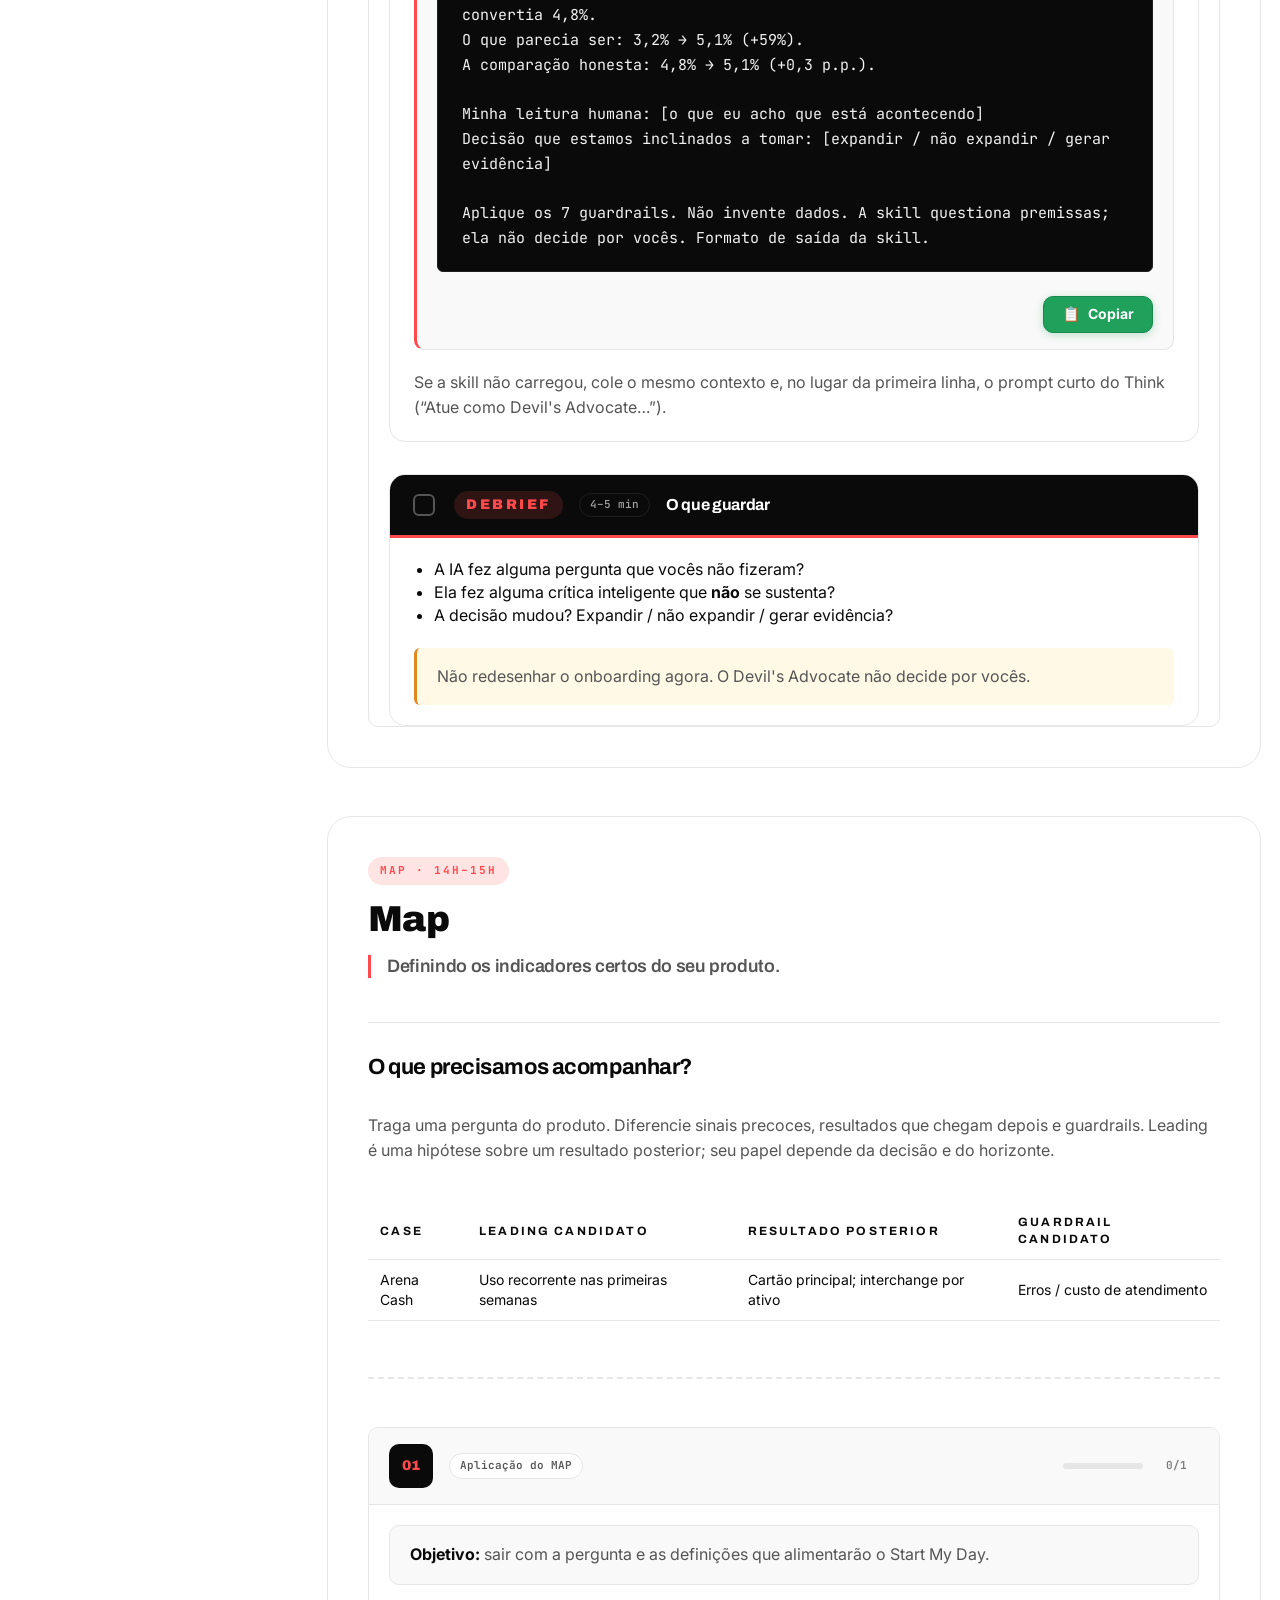
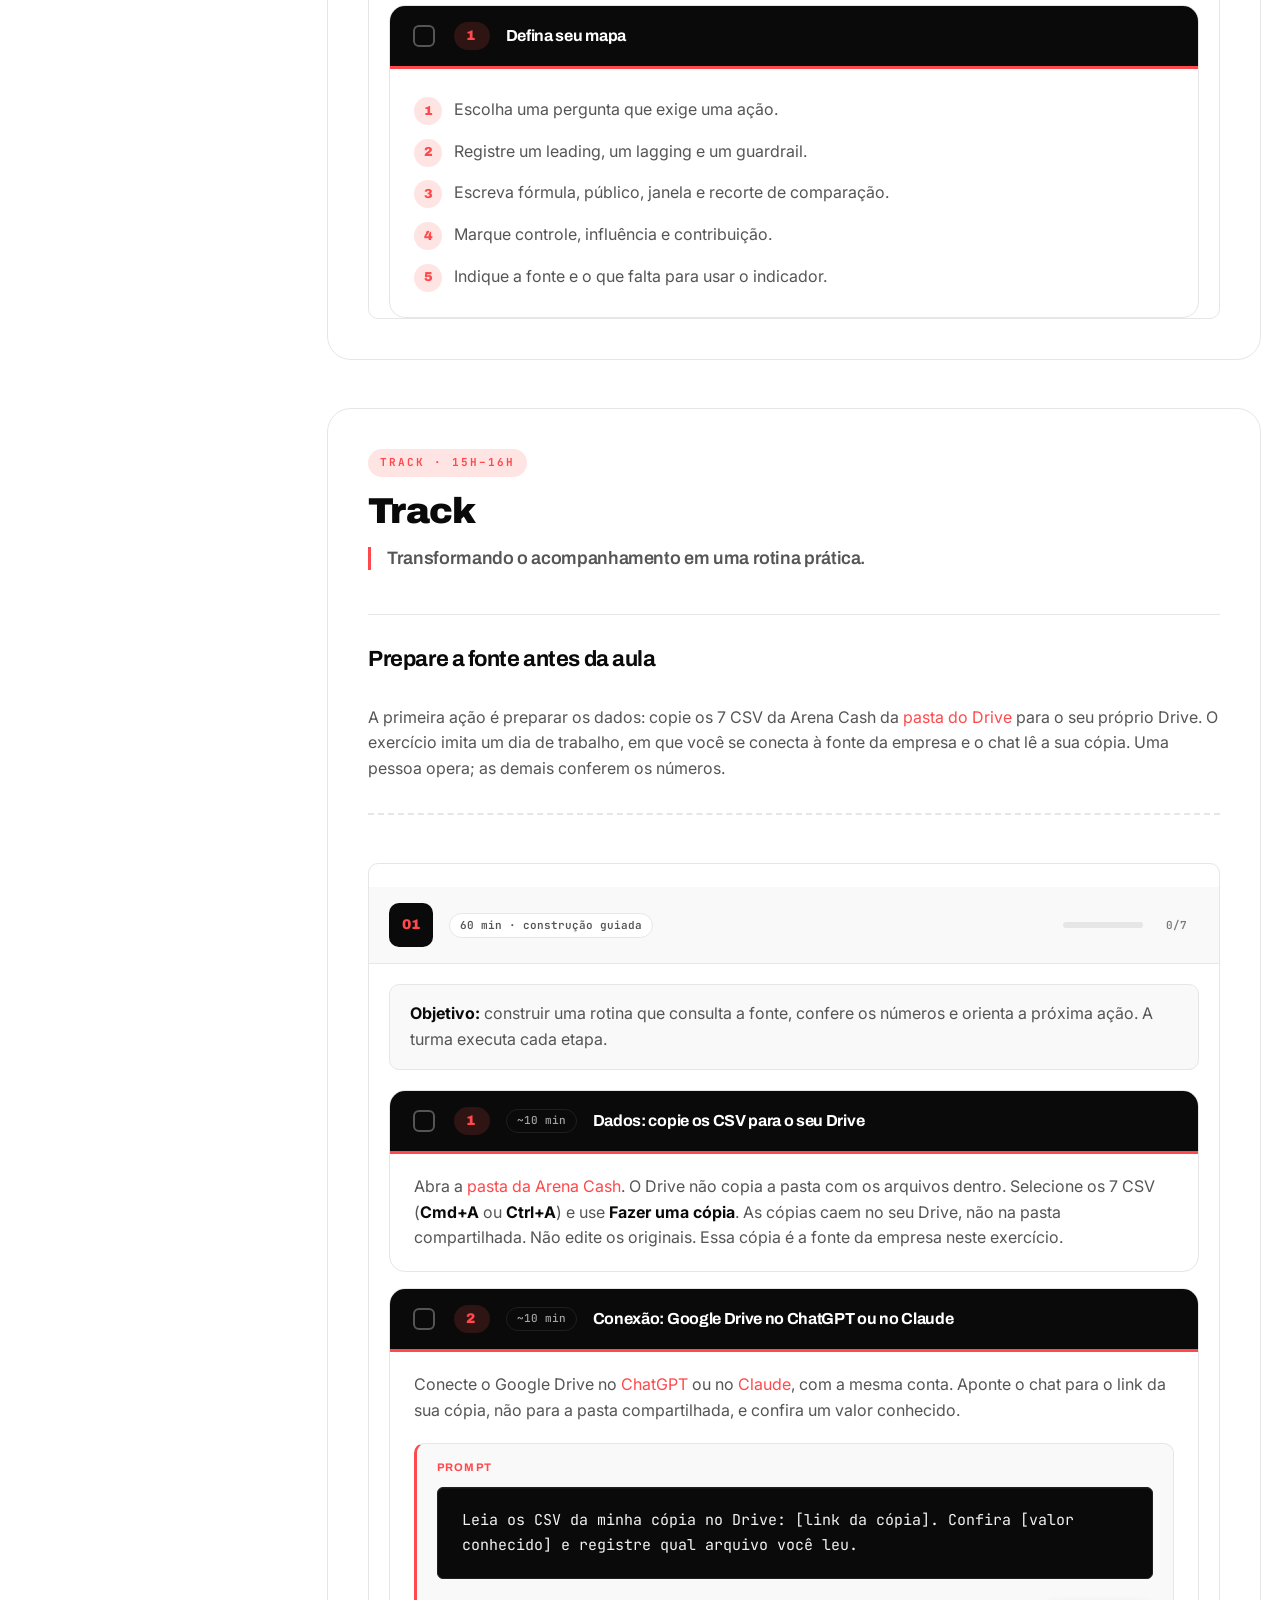
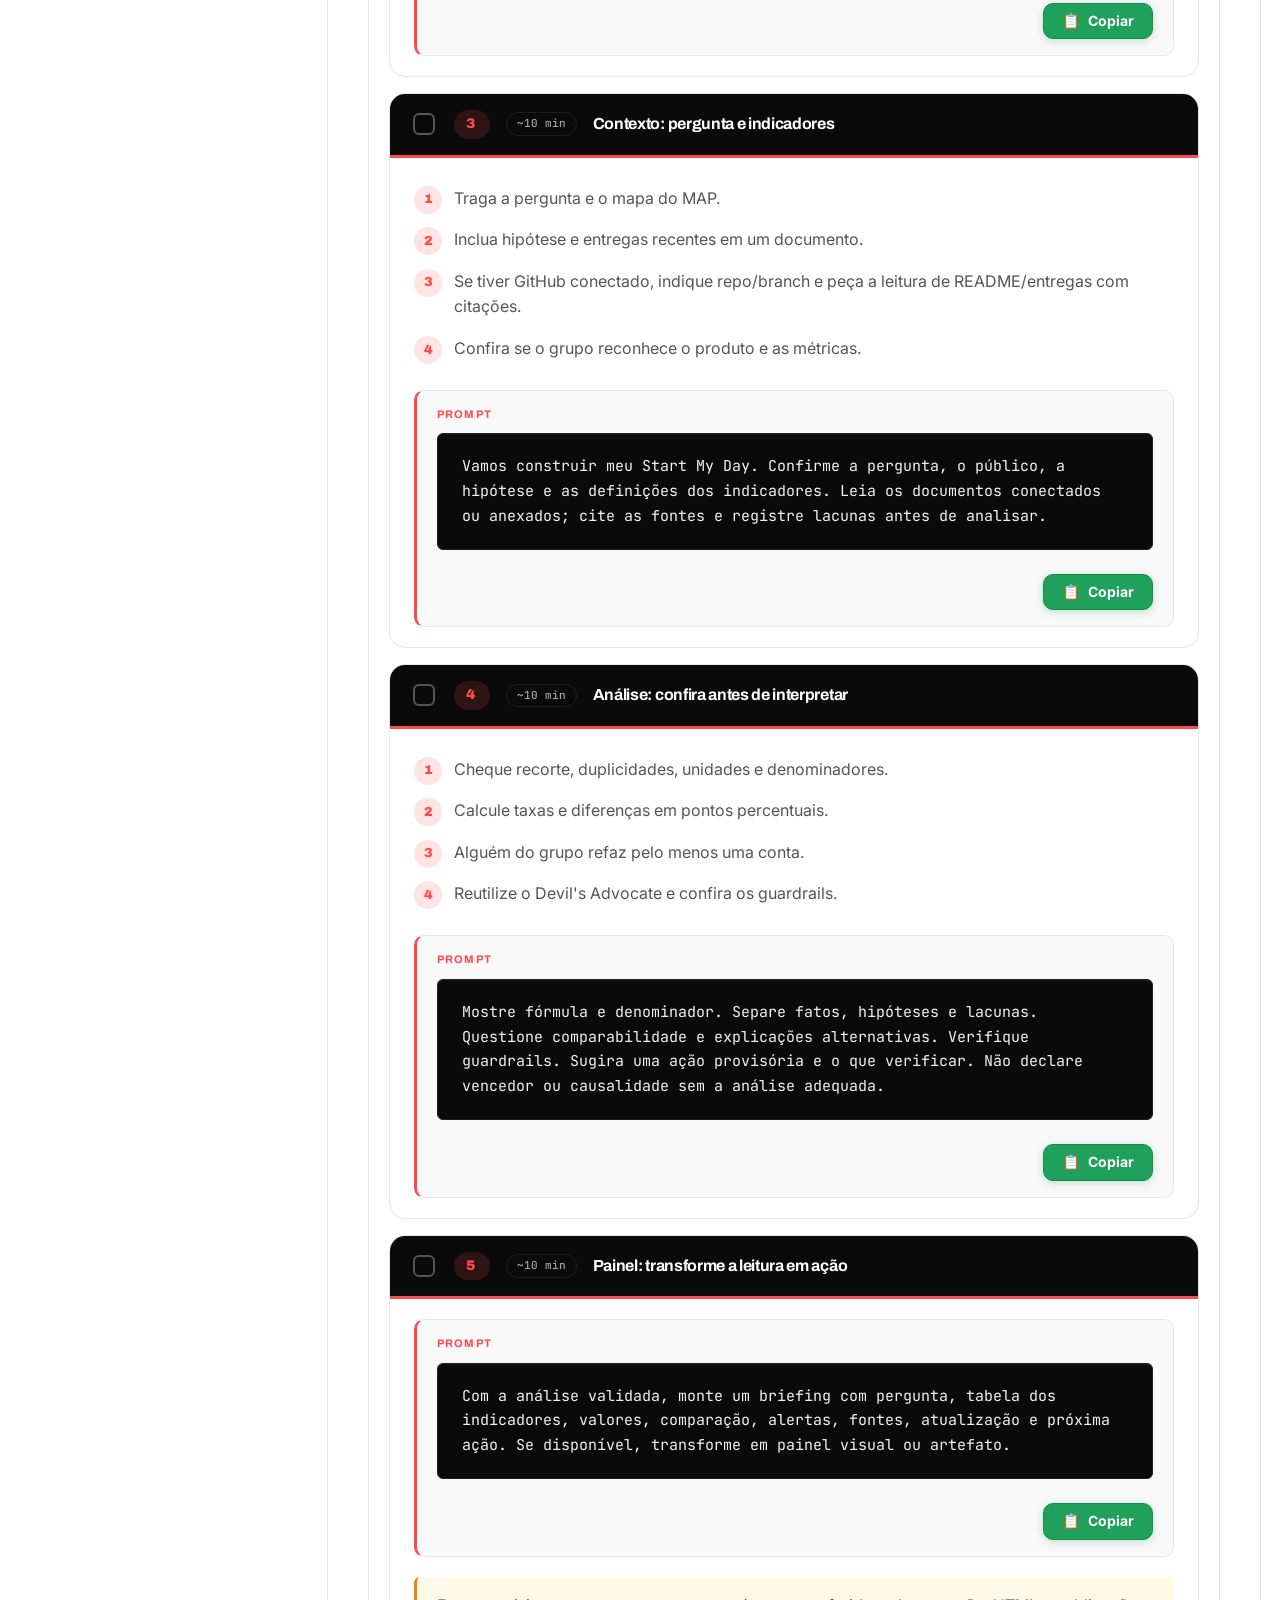
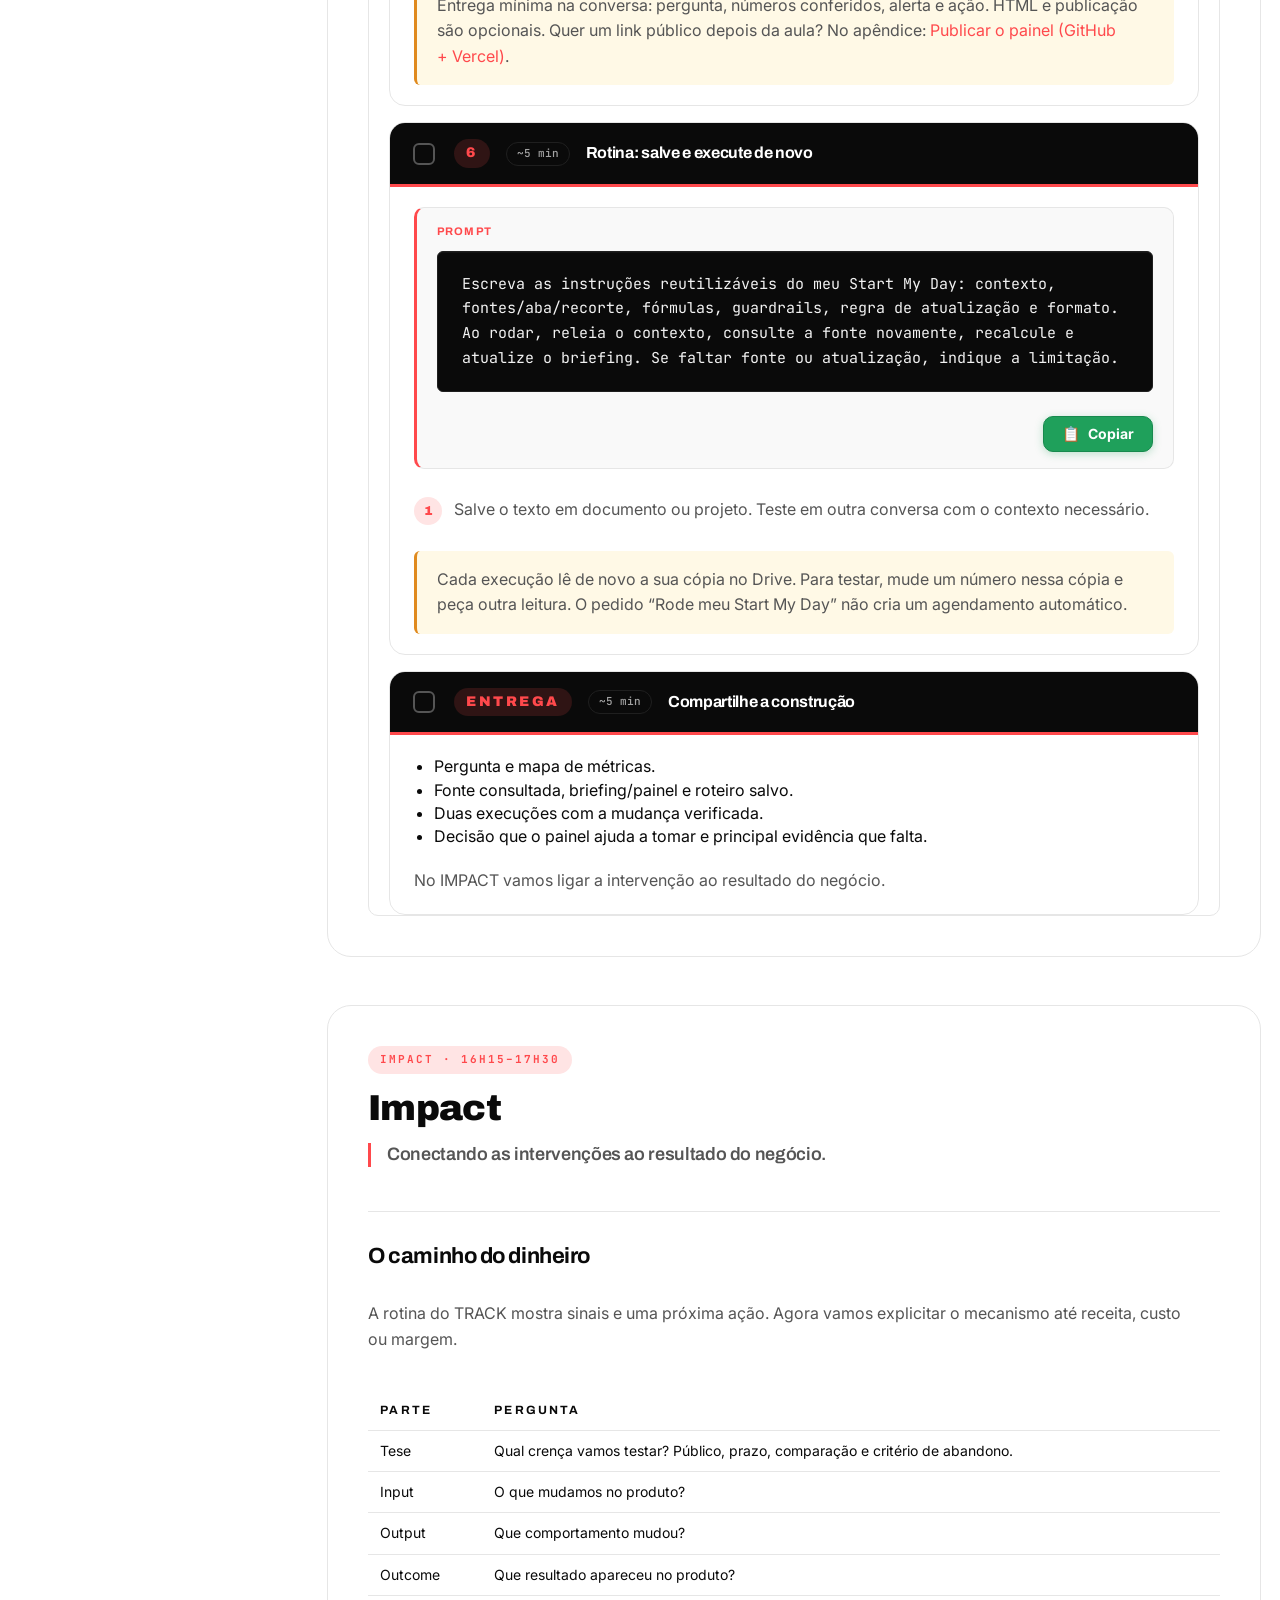
==== commit 862eda4c: "docs(guia): align Think and Amplify on the Arena Cash exercise Co-authored-by: Cursor <cursoragent@c" ====
--- a/index.html
+++ b/index.html
@@ -9,7 +9,7 @@
 <link rel="preconnect" href="https://fonts.gstatic.com" crossorigin/>
 <link href="https://fonts.googleapis.com/css2?family=Archivo:wght@400;700;900&amp;family=Inter:wght@400;600;700&amp;family=JetBrains+Mono:wght@400;600&amp;display=swap" rel="stylesheet"/>
 <link rel="icon" href="assets/logo-pa.png"/>
-<link href="styles.css?v=11" rel="stylesheet"/>
+<link href="styles.css?v=12" rel="stylesheet"/>
 </head>
 <body>
 <div data-include="partials/topbar.html"></div>
--- a/styles.css
+++ b/styles.css
@@ -477,65 +477,173 @@
 .agenda-item.ghost { cursor: default; }
 .agenda-item.ghost .agenda-tag { background: var(--bg-muted); color: var(--fg-muted); }
 
-.agenda--day {
+.tamti-scroll {
+  max-width: 100%;
+  overflow-x: auto;
+  overflow-y: hidden;
+}
+
+.tamti__rail,
+.tamti__cols {
   display: grid;
   grid-template-columns: repeat(5, minmax(0, 1fr));
-  gap: var(--s-4);
-  align-items: stretch;
-}
-.agenda-card {
+  column-gap: var(--s-4);
+}
+
+.tamti__rail {
+  margin-bottom: calc(var(--s-3) + 20px);
+}
+
+.tamti__period {
+  grid-row: 1;
   display: flex;
-  flex-direction: column;
-  min-height: 220px;
-  padding: var(--s-5);
-  background: var(--pa-red-tint);
-  border: 0;
-  border-radius: 4px;
-  color: inherit;
-  text-align: left;
-}
-.agenda-card__slot {
+  align-items: center;
+  gap: 5px;
   font-family: var(--font-display);
   font-size: 11px;
   font-weight: 700;
   letter-spacing: var(--tracking-caps);
   text-transform: uppercase;
   color: var(--pa-red);
-  margin-bottom: var(--s-3);
-}
-.agenda-card__name {
-  font-family: var(--font-display);
-  font-size: var(--text-2xl);
-  font-weight: 700;
-  letter-spacing: var(--tracking-tight);
+  padding-bottom: var(--s-2);
+}
+
+.tamti__period-mark {
+  font-size: 14px;
+  line-height: 1;
+  letter-spacing: 0;
+  flex: 0 0 auto;
+}
+
+.tamti__period--morning { grid-column: 1 / 3; }
+.tamti__period--afternoon { grid-column: 3 / 6; }
+
+.tamti__bar {
+  grid-column: 1 / -1;
+  grid-row: 2;
+  height: 8px;
+  background-image:
+    linear-gradient(var(--pa-red), var(--pa-red)),
+    linear-gradient(
+      90deg,
+      #ffe4e4 0% 18%,
+      #ffb3b4 18% 38%,
+      #ff8f91 38% 58%,
+      #ff6466 58% 78%,
+      var(--pa-red) 78% 100%
+    );
+  background-size: 18% 8px, 100% 4px;
+  background-position: right center, center;
+  background-repeat: no-repeat;
+}
+
+.tamti__cols {
+  list-style: none;
+  margin: 0;
+  padding: 0;
+  align-items: stretch;
+}
+
+.tamti__col {
+  display: flex;
+  flex-direction: column;
+  min-width: 0;
+  overflow-x: clip;
+  container-type: inline-size;
+}
+
+.tamti__letter {
+  display: block;
+  margin: 0 0 var(--s-3);
+  max-width: 100%;
+  font-family: var(--font-display);
+  font-weight: 900;
+  font-size: clamp(64px, 8vw, 148px);
+  font-size: clamp(64px, 72cqi, 148px);
+  line-height: 0.78;
+  letter-spacing: -0.045em;
+}
+
+.tamti__col:nth-child(1) .tamti__letter { color: #ffc8c9; }
+.tamti__col:nth-child(2) .tamti__letter { color: #ffb0b2; }
+.tamti__col:nth-child(3) .tamti__letter { color: #ff8a8c; }
+.tamti__col:nth-child(4) .tamti__letter { color: #ff6466; }
+.tamti__col:nth-child(5) .tamti__letter { color: var(--pa-red); }
+
+.tamti__name {
+  margin: 0 0 var(--s-2);
+  font-family: var(--font-display);
+  font-size: 15px;
+  font-weight: 700;
+  line-height: 1.2;
+  letter-spacing: 0.02em;
+  text-transform: uppercase;
   color: var(--fg);
-  margin: 0 0 var(--s-3);
-}
-.agenda-card__desc {
+}
+
+.tamti__desc {
+  margin: 0;
+  flex: 1;
   font-size: var(--text-sm);
-  line-height: 1.45;
-  color: var(--fg-muted);
-  margin: 0;
-  flex: 1;
-}
-.agenda-card__foot {
+  line-height: 1.4;
+  color: var(--fg);
+}
+
+.tamti__foot {
   display: flex;
   align-items: center;
-  justify-content: space-between;
-  gap: var(--s-3);
-  margin-top: var(--s-6);
-}
-.agenda-card__time {
+  gap: 6px;
+  margin-top: auto;
+  padding-top: var(--s-5);
+  min-width: 0;
+}
+
+.tamti__time {
   font-family: var(--font-mono);
   font-size: 12px;
+  font-weight: 500;
   color: var(--fg-subtle);
-}
-.agenda-card__who {
-  width: 36px;
-  height: 36px;
+  white-space: nowrap;
+}
+
+.tamti__photo {
+  width: 28px;
+  height: 28px;
   border-radius: 50%;
   object-fit: cover;
-  display: block;
+  flex-shrink: 0;
+}
+
+.tamti__who {
+  font-family: var(--font-display);
+  font-size: 11px;
+  font-weight: 700;
+  letter-spacing: 0.08em;
+  text-transform: uppercase;
+  color: var(--fg);
+  white-space: nowrap;
+}
+
+@media (max-width: 980px) {
+  .tamti__cols {
+    grid-template-columns: 1fr;
+    row-gap: var(--s-8);
+  }
+
+  .tamti__rail {
+    grid-template-columns: 2fr 3fr;
+    column-gap: var(--s-3);
+    row-gap: 0;
+    margin-bottom: calc(var(--s-6) + 20px);
+  }
+
+  .tamti__period--morning { grid-column: 1; }
+  .tamti__period--afternoon { grid-column: 2; }
+  .tamti__bar { grid-column: 1 / -1; }
+
+  .tamti__letter {
+    font-size: clamp(72px, 22vw, 112px);
+  }
 }
 
 /* =========================================================
@@ -833,6 +941,10 @@
 }
 .exercise-flat .step-block:last-of-type {
   margin-bottom: 0;
+}
+/* Beats .step-block + .step-block. Closing debrief only. */
+.exercise-flat > .step-block.step-block--debrief {
+  margin-top: var(--s-8);
 }
 .exercise-flat > .tip {
   margin-top: var(--s-2);
@@ -2581,6 +2693,9 @@
   border-radius: var(--radius-sm);
   margin: 0;
 }
+.tip.tip--after-agenda {
+  margin-top: var(--s-8);
+}
 
 .best-practices {
   background: var(--bg-muted);
@@ -3279,7 +3394,6 @@
   .top-nav { display: none; }
   .agenda-item { grid-template-columns: 100px 1fr; }
   .agenda-tag { grid-column: 2; justify-self: start; margin-top: 4px; }
-  .agenda--day { grid-template-columns: repeat(2, minmax(0, 1fr)); }
   .block { padding: var(--s-6); }
   .exercise summary { grid-template-columns: 44px 1fr; gap: var(--s-3); }
   .ex-time { grid-column: 2; justify-self: start; margin-top: 4px; }
@@ -3302,7 +3416,6 @@
   .section-head h2 { font-size: 28px; }
   .agenda-item { grid-template-columns: 1fr; }
   .agenda-item .agenda-tag { justify-self: start; }
-  .agenda--day { grid-template-columns: 1fr; }
   .hero h1 { font-size: 42px; }
 }
 
@@ -3434,14 +3547,15 @@
 }
 .empresas-grid {
   display: grid;
-  grid-template-columns: repeat(3, 1fr);
+  grid-template-columns: minmax(0, 1fr);
   gap: var(--s-6);
   margin-top: var(--s-7);
   align-items: stretch;
 }
 .company-card {
-  display: flex;
-  flex-direction: column;
+  display: grid;
+  grid-template-columns: clamp(240px, 28%, 360px) minmax(0, 1fr);
+  align-items: stretch;
   border: 1px solid var(--border);
   border-radius: var(--radius-md);
   background: var(--bg-raised);
@@ -3451,15 +3565,15 @@
 }
 .company-card:hover { border-color: var(--pa-red); }
 .company-card__logo {
-  height: 152px;
-  flex-shrink: 0;
+  min-height: 152px;
+  height: auto;
   box-sizing: border-box;
   background: var(--bg);
   padding: var(--s-5) var(--s-6);
   display: flex;
   align-items: center;
   justify-content: center;
-  border-bottom: 1px solid var(--border);
+  border-right: 1px solid var(--border);
 }
 .company-card__logo img {
   max-width: 100%;
@@ -3515,7 +3629,14 @@
   grid-template-columns: 44px 1fr auto;
 }
 @media (max-width: 960px) {
-  .empresas-grid { grid-template-columns: 1fr; }
+  .empresas-grid { grid-template-columns: minmax(0, 1fr); }
+  .company-card { display: flex; flex-direction: column; }
+  .company-card__logo {
+    height: 152px;
+    flex-shrink: 0;
+    border-right: 0;
+    border-bottom: 1px solid var(--border);
+  }
 }
 
 /* Kit row without download (edition 3 placeholders) */
@@ -3579,3 +3700,73 @@
   white-space: nowrap;
   border: 0;
 }
+
+/* Day close — TAMTI wrap-up, sibling of the block cards */
+.wrap-up {
+  padding: var(--s-10) var(--s-8);
+  background: var(--bg-muted);
+  border: 1px solid var(--border);
+  border-radius: var(--radius-xl);
+}
+.wrap-up h3 {
+  font-family: var(--font-display);
+  font-size: var(--text-2xl);
+  font-weight: 700;
+  letter-spacing: var(--tracking-tight);
+  line-height: var(--leading-snug);
+  margin: 0 0 var(--s-8);
+}
+.wrap-up__list {
+  list-style: none;
+  margin: 0;
+  padding: 0;
+  display: grid;
+  grid-template-columns: repeat(5, minmax(0, 1fr));
+  gap: var(--s-4);
+}
+.wrap-up__item {
+  display: flex;
+  flex-direction: column;
+  gap: var(--s-3);
+  min-width: 0;
+  margin: 0;
+  padding: var(--s-5);
+  background: var(--bg);
+  border: 1px solid var(--border);
+  border-radius: var(--radius-md);
+}
+.wrap-up__letter {
+  font-family: var(--font-display);
+  font-size: var(--text-2xl);
+  font-weight: 700;
+  letter-spacing: var(--tracking-tight);
+  line-height: var(--leading-tight);
+  text-transform: uppercase;
+  color: var(--fg);
+}
+.wrap-up__line {
+  font-size: var(--text-sm);
+  line-height: var(--leading-relaxed);
+  color: var(--fg-muted);
+}
+
+@media (max-width: 1360px) {
+  .wrap-up {
+    padding: var(--s-6);
+  }
+  .wrap-up__list {
+    grid-template-columns: 1fr;
+  }
+  .wrap-up__item {
+    flex-direction: row;
+    flex-wrap: wrap;
+    align-items: baseline;
+    gap: var(--s-3) var(--s-4);
+  }
+  .wrap-up__letter {
+    flex: 0 0 4.8em;
+  }
+  .wrap-up__line {
+    flex: 1 1 12rem;
+  }
+}
